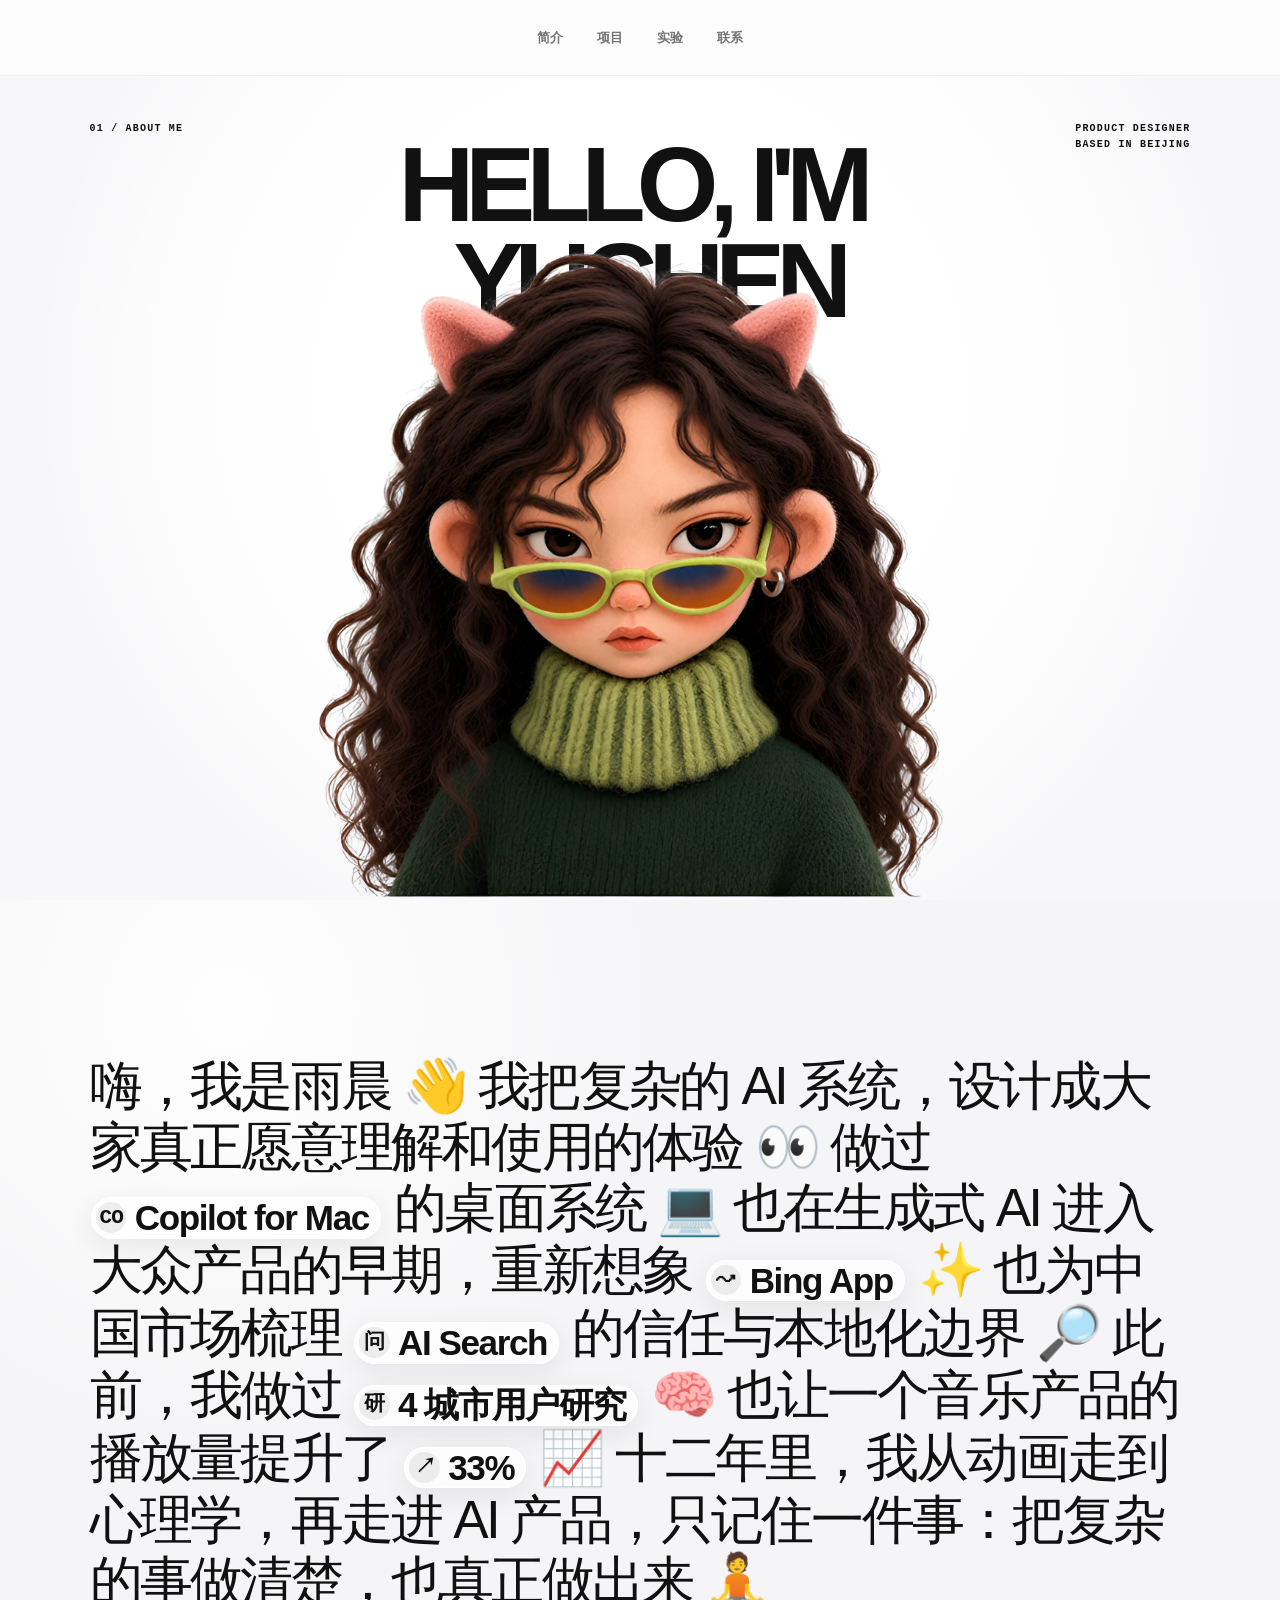
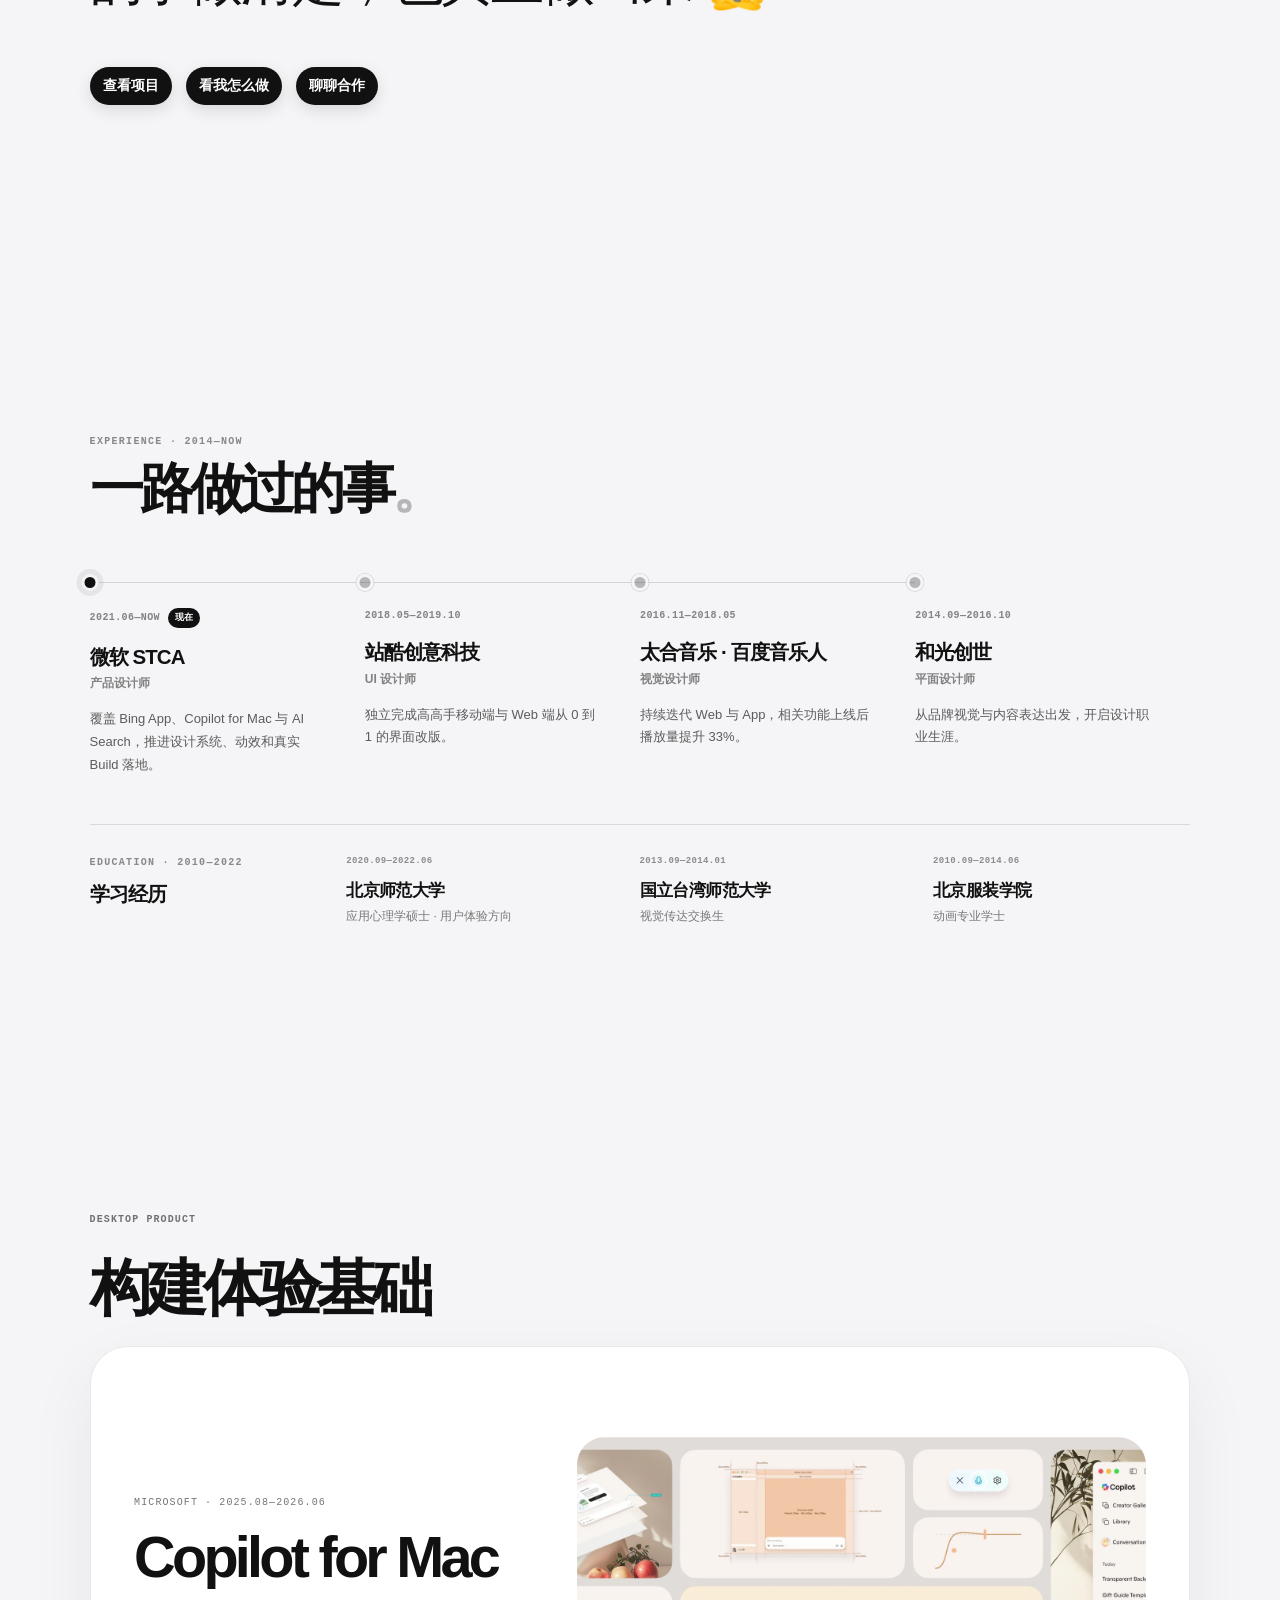
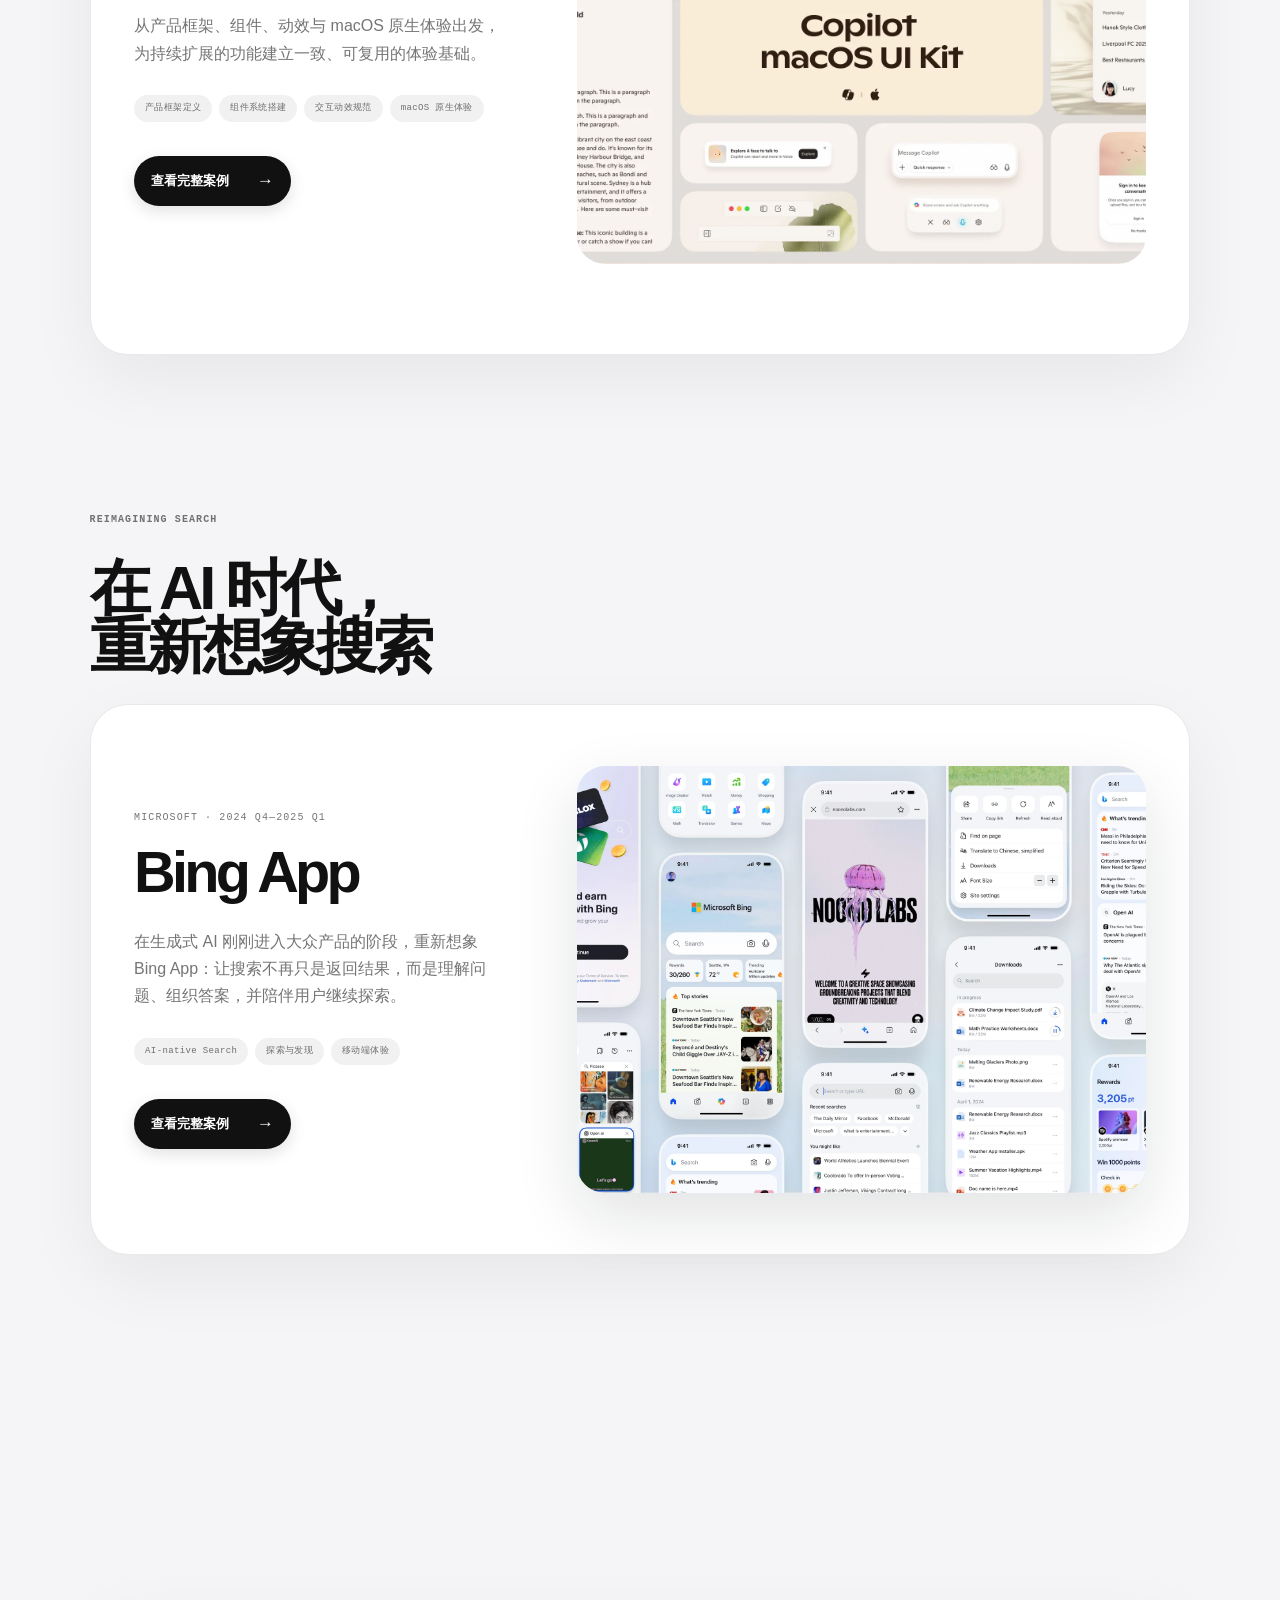
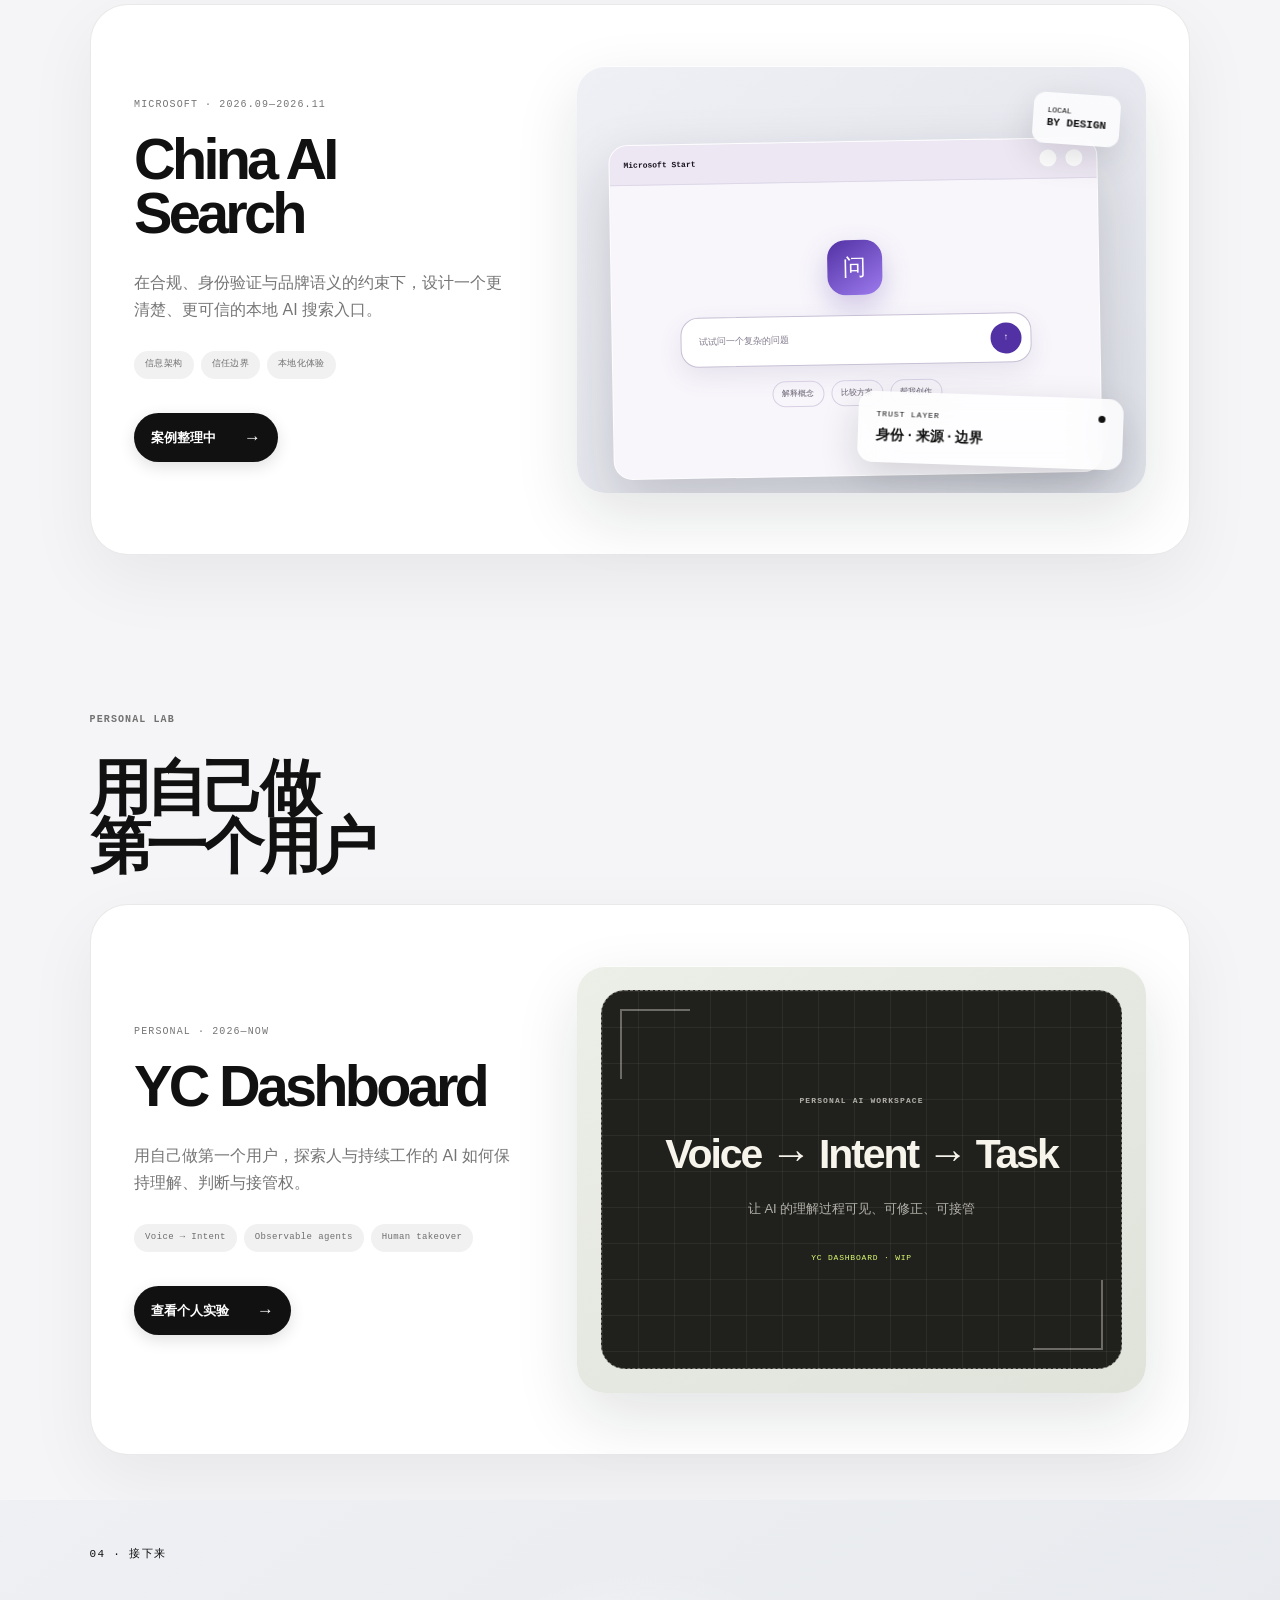
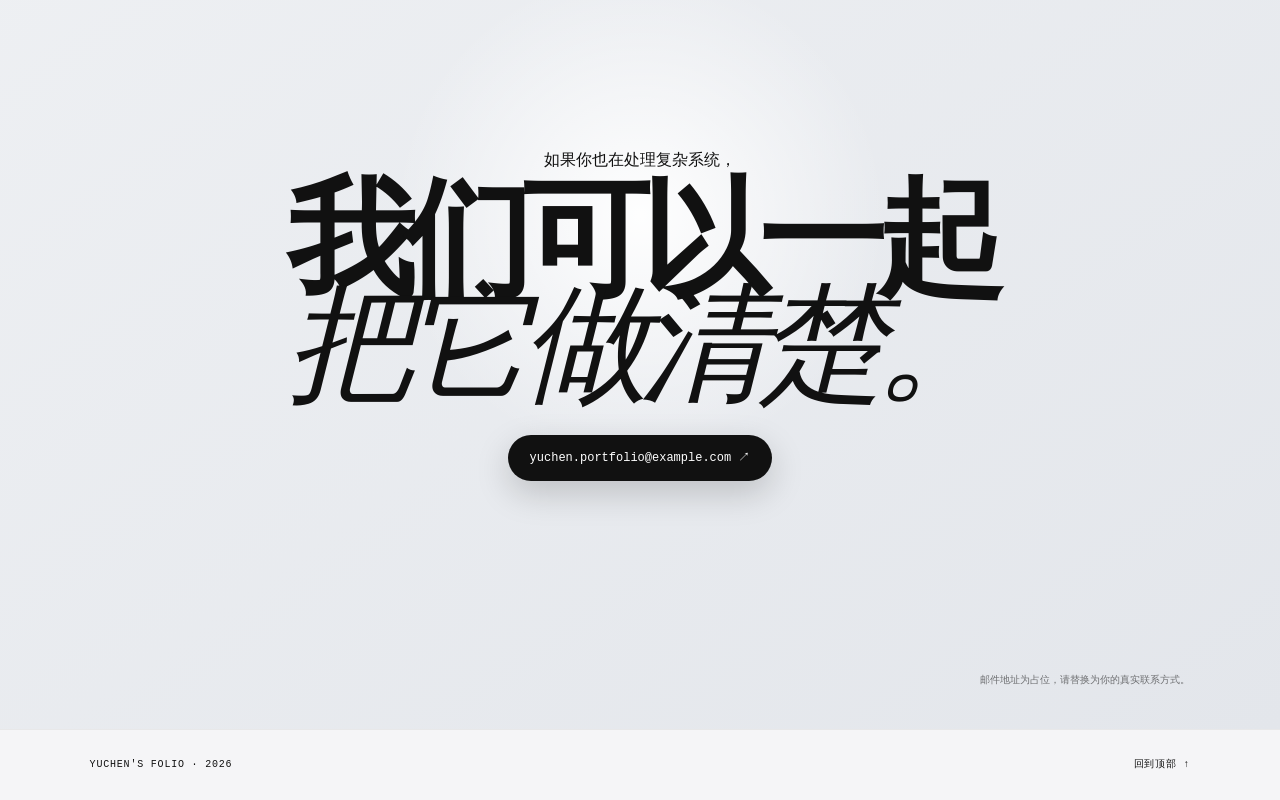
==== index.html @ 2c6bac8f "Initial commit" ====
<!doctype html>
<html lang="zh-CN">
  <head>
    <meta charset="UTF-8" />
    <meta name="viewport" content="width=device-width, initial-scale=1.0" />
    <meta
      name="description"
      content="井雨晨的产品设计作品集：AI 智能体、跨端体验、动效系统与工程落地。"
    />
    <title>井雨晨｜产品设计作品集</title>
    <link rel="preload" as="image" type="image/png" href="./assets/portrait-head-front.png" fetchpriority="high" />
    <link rel="stylesheet" href="./styles.css?v=header-menu-1" />
  </head>
  <body>
    <a class="skip-link" href="#work">跳到项目</a>

    <header class="site-header">
      <nav class="desktop-nav" aria-label="主导航">
        <a href="#about">简介</a>
        <a href="#work">项目</a>
        <a href="#project-lab">实验</a>
        <a href="#contact">联系</a>
      </nav>

      <div class="header-actions">
        <button class="menu-button" type="button" data-menu-toggle aria-expanded="false" aria-controls="mobile-menu">
          <span>菜单</span>
          <i aria-hidden="true"></i>
        </button>
      </div>

      <nav class="mobile-menu" id="mobile-menu" aria-label="移动端导航" hidden>
        <a href="#about">01 · 简介</a>
        <a href="#work">02 · 项目</a>
        <a href="#project-lab">03 · 实验</a>
        <a href="#contact">04 · 联系</a>
      </nav>
    </header>

    <main id="top">
      <section class="hero portrait-hero" id="about" aria-labelledby="hero-title" data-portrait-hero data-scroll-screen>
        <div class="portrait-hero-meta" aria-label="个人信息">
          <p><b>01</b> / ABOUT ME</p>
          <p>PRODUCT DESIGNER<br />BASED IN BEIJING</p>
        </div>

        <h1 class="portrait-hero-title" id="hero-title" aria-label="Hello, I'm Yuchen">
          <span>HELLO, I'M</span>
          <strong>YUCHEN</strong>
        </h1>

        <div
          class="portrait-stage"
          role="img"
          aria-label="雨晨的个人形象，会随着鼠标看向不同方向"
          data-portrait-stage
        >
          <img
            class="portrait-fallback"
            src="./assets/portrait-head-front.png"
            alt=""
            width="1080"
            height="1080"
            fetchpriority="high"
            aria-hidden="true"
          />
          <video
            class="portrait-video"
            muted
            playsinline
            preload="auto"
            data-src="./assets/head-turn-alpha-1080.webm"
            aria-hidden="true"
            data-portrait-video
          ></video>
        </div>

      </section>

      <section class="statement" id="statement" aria-label="个人陈述" data-scroll-screen>
        <div class="statement-inner">
          <div class="collab-cursor" aria-hidden="true"><i></i><span>You</span></div>
          <p class="statement-copy reveal">
            嗨，我是雨晨 👋 我把复杂的 AI 系统，设计成大家真正愿意理解和使用的体验 👀 做过
            <a class="profile-pill" href="#project-copilot"><b class="profile-icon">CO</b>Copilot for Mac</a>
            的桌面系统 💻 也在生成式 AI 进入大众产品的早期，重新想象
            <a class="profile-pill" href="#project-motion"><b class="profile-icon">↝</b>Bing App</a>
            ✨ 也为中国市场梳理
            <a class="profile-pill profile-pill-dark" href="#project-search"><b class="profile-icon">问</b>AI Search</a>
            的信任与本地化边界 🔎 此前，我做过
            <span class="profile-pill"><b class="profile-icon">研</b>4 城市用户研究</span>
            🧠 也让一个音乐产品的播放量提升了
            <span class="profile-pill profile-pill-dark"><b class="profile-icon">↗</b>33%</span>
            📈 十二年里，我从动画走到心理学，再走进 AI 产品，只记住一件事：把复杂的事做清楚，也真正做出来 🧘
          </p>
          <nav class="statement-actions reveal" aria-label="个人陈述快捷入口">
            <a href="#work">查看项目</a>
            <a href="#project-copilot">看我怎么做</a>
            <a href="#contact">聊聊合作</a>
          </nav>
        </div>
      </section>

      <section class="career-screen" aria-labelledby="career-title" data-scroll-screen>
        <div class="screen-inner">
          <section class="career-timeline reveal">
            <header class="career-timeline-header">
              <div>
                <p class="career-kicker">EXPERIENCE · 2014—NOW</p>
                <h2 id="career-title">一路做过的事<span>。</span></h2>
              </div>
            </header>

            <ol class="career-list">
              <li class="career-item career-item-current">
                <p class="career-date">2021.06—NOW <span>现在</span></p>
                <h3>微软 STCA</h3>
                <p class="career-role">产品设计师</p>
                <p class="career-result">覆盖 Bing App、Copilot for Mac 与 AI Search，推进设计系统、动效和真实 Build 落地。</p>
              </li>
              <li class="career-item">
                <p class="career-date">2018.05—2019.10</p>
                <h3>站酷创意科技</h3>
                <p class="career-role">UI 设计师</p>
                <p class="career-result">独立完成高高手移动端与 Web 端从 0 到 1 的界面改版。</p>
              </li>
              <li class="career-item">
                <p class="career-date">2016.11—2018.05</p>
                <h3>太合音乐 · 百度音乐人</h3>
                <p class="career-role">视觉设计师</p>
                <p class="career-result">持续迭代 Web 与 App，相关功能上线后播放量提升 33%。</p>
              </li>
              <li class="career-item">
                <p class="career-date">2014.09—2016.10</p>
                <h3>和光创世</h3>
                <p class="career-role">平面设计师</p>
                <p class="career-result">从品牌视觉与内容表达出发，开启设计职业生涯。</p>
              </li>
            </ol>
            <div class="education-branch reveal">
              <div class="education-heading">
                <p class="career-kicker">EDUCATION · 2010—2022</p>
                <h3 id="education-title">学习经历</h3>
              </div>
              <ul class="education-list">
                <li class="education-item">
                  <p class="education-date">2020.09—2022.06</p>
                  <h4>北京师范大学</h4>
                  <p>应用心理学硕士 · 用户体验方向</p>
                </li>
                <li class="education-item">
                  <p class="education-date">2013.09—2014.01</p>
                  <h4>国立台湾师范大学</h4>
                  <p>视觉传达交换生</p>
                </li>
                <li class="education-item">
                  <p class="education-date">2010.09—2014.06</p>
                  <h4>北京服装学院</h4>
                  <p>动画专业学士</p>
                </li>
              </ul>
            </div>
          </section>
        </div>
      </section>

      <section class="work" id="work" aria-label="精选项目">
        <div class="project-progress" aria-live="polite" aria-label="当前项目">
          <strong data-project-current>01</strong><span>/04</span>
        </div>
        <div class="project-stack">
          <section class="project-slide" data-project-slide="01" data-scroll-screen aria-labelledby="project-story-01">
          <header class="project-story reveal">
            <p>DESKTOP PRODUCT</p>
            <div>
              <h3 id="project-story-01">构建体验基础</h3>
            </div>
          </header>
          <article class="project-card project-copilot" id="project-copilot" data-project="01">
            <div class="project-copy">
              <p class="project-type">MICROSOFT · 2025.08—2026.06</p>
              <h4>Copilot for Mac</h4>
              <p class="project-summary">从产品框架、组件、动效与 macOS 原生体验出发，为持续扩展的功能建立一致、可复用的体验基础。</p>
              <ul class="project-tags" aria-label="项目关键词">
                <li>产品框架定义</li>
                <li>组件系统搭建</li>
                <li>交互动效规范</li>
                <li>macOS 原生体验</li>
              </ul>
              <a class="project-link" href="./copilot-mac.html">查看完整案例 <span>→</span></a>
            </div>
            <div class="project-visual project-visual-copilot" aria-label="Copilot for Mac 产品界面">
              <video
                class="copilot-product-video"
                data-project-video
                muted
                playsinline
                preload="metadata"
                poster="./assets/copilot-mac-design-system-poster.webp"
                aria-label="Copilot for Mac Design System 演示"
              >
                <source src="./assets/copilot-mac-design-system.mp4" type="video/mp4" />
              </video>
            </div>
          </article>
          </section>

          <section class="project-slide" data-project-slide="02" data-scroll-screen aria-labelledby="project-story-02">
          <header class="project-story reveal">
            <p>REIMAGINING SEARCH</p>
            <div>
              <h3 id="project-story-02">在 AI 时代，<br />重新想象搜索</h3>
            </div>
          </header>
          <article class="project-card project-motion" id="project-motion" data-project="02">
            <div class="project-copy">
              <p class="project-type">MICROSOFT · 2024 Q4—2025 Q1</p>
              <h4>Bing App</h4>
              <p class="project-summary">在生成式 AI 刚刚进入大众产品的阶段，重新想象 Bing App：让搜索不再只是返回结果，而是理解问题、组织答案，并陪伴用户继续探索。</p>
              <ul class="project-tags" aria-label="项目关键词">
                <li>AI-native Search</li>
                <li>探索与发现</li>
                <li>移动端体验</li>
              </ul>
              <a class="project-link" href="./bing-figma-embed.html">查看完整案例 <span>→</span></a>
            </div>
            <div class="project-visual project-visual-bing">
              <img class="bing-app-cover" src="./assets/bing-app-cover.webp" alt="Bing App 多个搜索、浏览、下载和奖励界面的产品视觉合集" />
            </div>
          </article>
          </section>

          <section class="project-slide" data-project-slide="03" data-scroll-screen aria-labelledby="project-story-03">
          <header class="project-story reveal">
            <p>LOCAL TRUST</p>
            <div>
              <h3 id="project-story-03">把本地化，<br />做成可以被信任的体验</h3>
            </div>
          </header>
          <article class="project-card project-search" id="project-search" data-project="03">
            <div class="project-copy">
              <p class="project-type">MICROSOFT · 2026.09—2026.11</p>
              <h4>China AI Search</h4>
              <p class="project-summary">在合规、身份验证与品牌语义的约束下，设计一个更清楚、更可信的本地 AI 搜索入口。</p>
              <ul class="project-tags" aria-label="项目关键词">
                <li>信息架构</li>
                <li>信任边界</li>
                <li>本地化体验</li>
              </ul>
              <a class="project-link" href="#contact">案例整理中 <span>→</span></a>
            </div>
            <div class="project-visual" aria-label="中国 AI 搜索界面示意图">
              <div class="search-window">
                <div class="search-top"><span>Microsoft Start</span><i></i><i></i></div>
                <div class="search-logo">问</div>
                <div class="search-box"><span>试试问一个复杂的问题</span><b>↑</b></div>
                <div class="search-suggestions"><span>解释概念</span><span>比较方案</span><span>帮我创作</span></div>
              </div>
              <div class="trust-card"><span>TRUST LAYER</span><b>身份 · 来源 · 边界</b><i></i></div>
              <span class="visual-note note-c">LOCAL<br /><b>BY DESIGN</b></span>
            </div>
          </article>
          </section>

          <section class="project-slide" data-project-slide="04" data-scroll-screen aria-labelledby="project-story-04">
          <header class="project-story reveal">
            <p>PERSONAL LAB</p>
            <div>
              <h3 id="project-story-04">用自己做<br />第一个用户</h3>
            </div>
          </header>
          <article class="project-card project-lab" id="project-lab" data-project="04">
            <div class="project-copy">
              <p class="project-type">PERSONAL · 2026—NOW</p>
              <h4>YC Dashboard</h4>
              <p class="project-summary">用自己做第一个用户，探索人与持续工作的 AI 如何保持理解、判断与接管权。</p>
              <ul class="project-tags" aria-label="项目关键词">
                <li>Voice → Intent</li>
                <li>Observable agents</li>
                <li>Human takeover</li>
              </ul>
              <a class="project-link" href="./yc-dashboard.html">查看个人实验 <span>→</span></a>
            </div>
            <div class="project-visual project-visual-lab">
              <div class="lab-placeholder" role="img" aria-label="YC Dashboard 从语音到意图与任务的工作流预览">
                <span>PERSONAL AI WORKSPACE</span>
                <strong>Voice → Intent → Task</strong>
                <p>让 AI 的理解过程可见、可修正、可接管</p>
                <small>YC DASHBOARD · WIP</small>
              </div>
            </div>
          </article>
          </section>
        </div>
      </section>

      <div class="contact-screen" data-scroll-screen>
        <section class="contact" id="contact" aria-labelledby="contact-title">
          <p class="contact-index">04 · 接下来</p>
          <div class="contact-copy reveal">
            <span>如果你也在处理复杂系统，</span>
            <h2 id="contact-title">我们可以一起<br /><em>把它做清楚。</em></h2>
            <a href="mailto:yuchen.portfolio@example.com">yuchen.portfolio@example.com ↗</a>
          </div>
          <p class="contact-note">邮件地址为占位，请替换为你的真实联系方式。</p>
        </section>

        <footer>
          <span>YUCHEN'S FOLIO · 2026</span>
          <a href="#top">回到顶部 ↑</a>
        </footer>
      </div>
    </main>

    <script src="./script.js?v=head-turn-4"></script>
  </body>
</html>
---- styles.css ----
:root {
  color-scheme: light;
  --ink: #111111;
  --paper: #f5f5f7;
  --white: #ffffff;
  --cream: #f0f1f3;
  --clay: #b84f38;
  --clay-deep: #9e3e2b;
  --orange: #e4603f;
  --pink: #ee6cb7;
  --blue: #377bd7;
  --green: #68c899;
  --yellow: #ffdc68;
  --lavender: #d8cbff;
  --line: rgba(17, 17, 17, 0.09);
  --muted: rgba(17, 17, 17, 0.58);
  --glass: rgba(255, 255, 255, 0.68);
  --glass-strong: rgba(255, 255, 255, 0.84);
  --glass-shadow: 0 18px 60px rgba(20, 24, 34, 0.09);
  --header-h: 76px;
  --sans: Inter, ui-sans-serif, -apple-system, BlinkMacSystemFont, "Segoe UI", "PingFang SC", "Noto Sans CJK SC", "Microsoft YaHei", sans-serif;
  --serif: Georgia, "Times New Roman", "Songti SC", serif;
  --mono: "SFMono-Regular", "Roboto Mono", Consolas, "Liberation Mono", monospace;
}

* { box-sizing: border-box; }

html {
  scroll-behavior: smooth;
  scroll-snap-type: y proximity;
  scroll-padding-top: 0;
  background: var(--paper);
}

body {
  margin: 0;
  overflow-x: hidden;
  color: var(--ink);
  background: var(--paper);
  font-family: var(--sans);
  font-size: 16px;
  line-height: 1.5;
  transition: color 260ms ease, background-color 260ms ease;
}

a { color: inherit; text-decoration: none; }
button { color: inherit; font: inherit; }

a:focus-visible,
button:focus-visible {
  outline: 3px solid var(--blue);
  outline-offset: 4px;
}

::selection { color: #fff; background: var(--blue); }

.skip-link {
  position: fixed;
  z-index: 1000;
  top: 10px;
  left: 10px;
  padding: 10px 14px;
  border-radius: 12px;
  color: #fff;
  background: #111;
  transform: translateY(-150%);
  transition: transform 160ms ease;
}

.skip-link:focus { transform: translateY(0); }

.site-header {
  position: sticky;
  z-index: 100;
  top: 0;
  height: var(--header-h);
  display: grid;
  grid-template-columns: 1fr auto 1fr;
  align-items: center;
  padding: 0 clamp(24px, 6vw, 88px);
  border-bottom: 0;
  background: var(--glass);
  box-shadow: inset 0 -1px rgba(17, 17, 17, 0.06);
  -webkit-backdrop-filter: blur(28px) saturate(180%);
  backdrop-filter: blur(28px) saturate(180%);
  transition: box-shadow 180ms ease, background-color 180ms ease;
}

.site-header.is-scrolled { box-shadow: 0 12px 36px rgba(20, 24, 34, 0.07), inset 0 -1px rgba(17, 17, 17, 0.05); }

.desktop-nav { grid-column: 2; display: flex; align-items: center; gap: 30px; }

.desktop-nav a {
  position: relative;
  padding: 9px 2px;
  color: var(--muted);
  font-size: 13px;
  font-weight: 700;
}

.desktop-nav a::after {
  content: "";
  position: absolute;
  right: 0;
  bottom: 4px;
  left: 0;
  height: 1px;
  background: var(--ink);
  transform: scaleX(0);
  transform-origin: right;
  transition: transform 180ms ease;
}

.desktop-nav a:hover::after,
.desktop-nav a:focus-visible::after { transform: scaleX(1); transform-origin: left; }

.header-actions {
  grid-column: 3;
  justify-self: end;
  display: flex;
  align-items: center;
  gap: 9px;
}

.menu-button {
  height: 42px;
  display: none;
  align-items: center;
  justify-content: center;
  border: 0;
  border-radius: 999px;
  color: #fff;
  background: #111;
  box-shadow: 0 6px 24px rgba(0, 0, 0, 0.14);
  -webkit-backdrop-filter: blur(20px) saturate(160%);
  backdrop-filter: blur(20px) saturate(160%);
  font-size: 13px;
  font-weight: 700;
  cursor: pointer;
}

.menu-button { min-width: 94px; gap: 12px; padding: 0 18px; }
.menu-button i,
.menu-button i::before,
.menu-button i::after { width: 17px; height: 2px; display: block; background: currentColor; transition: transform 180ms ease; }
.menu-button i { position: relative; }
.menu-button i::before,
.menu-button i::after { content: ""; position: absolute; left: 0; }
.menu-button i::before { top: -5px; }
.menu-button i::after { top: 5px; }
.menu-button[aria-expanded="true"] i { background: transparent; }
.menu-button[aria-expanded="true"] i::before { top: 0; transform: rotate(45deg); }
.menu-button[aria-expanded="true"] i::after { top: 0; transform: rotate(-45deg); }

.mobile-menu {
  position: absolute;
  top: calc(100% + 10px);
  right: clamp(24px, 6vw, 88px);
  width: min(300px, calc(100vw - 48px));
  overflow: hidden;
  border: 0;
  border-radius: 22px;
  color: var(--ink);
  background: var(--glass-strong);
  box-shadow: var(--glass-shadow);
  -webkit-backdrop-filter: blur(28px) saturate(180%);
  backdrop-filter: blur(28px) saturate(180%);
}

.mobile-menu a { display: block; padding: 18px 22px; border-bottom: 1px solid var(--line); font-weight: 800; }
.mobile-menu a:last-child { border-bottom: 0; }
.mobile-menu a:hover { color: #111; background: rgba(255, 255, 255, 0.72); }

/* Hero */

.hero {
  position: relative;
  min-height: 720px;
  height: calc(100svh - var(--header-h));
  max-height: 980px;
  overflow: hidden;
  color: #f8f2df;
  background: var(--clay);
  isolation: isolate;
}

.hero-grid {
  position: absolute;
  inset: 0;
  z-index: -1;
  opacity: 0.13;
  background-image: radial-gradient(#f7edcf 1px, transparent 1px);
  background-size: 18px 18px;
  mask-image: linear-gradient(to bottom, #000, transparent 78%);
}

.identity-chips {
  position: absolute;
  z-index: 8;
  top: 28px;
  left: 50%;
  display: flex;
  gap: 5px;
  transform: translateX(-50%);
  white-space: nowrap;
}

.identity-chips span,
.identity-chips a {
  padding: 7px 15px;
  border-radius: 999px;
  color: #f8f2df;
  background: #111;
  font-size: 13px;
  font-weight: 700;
}

.identity-chips .chip-pink { color: #111; background: var(--pink); }
.identity-chips .chip-blue { background: var(--blue); }

.hero-copy {
  position: absolute;
  z-index: 5;
  top: 15%;
  left: 50%;
  width: min(1020px, 82vw);
  text-align: center;
  transform: translateX(-50%);
}

.hero-kicker {
  margin: 0 0 10px;
  font-family: var(--mono);
  font-size: 11px;
  letter-spacing: 0.15em;
  opacity: 0.75;
}

.hero h1 {
  margin: 0;
  font-size: clamp(72px, 8.2vw, 126px);
  font-weight: 900;
  letter-spacing: -0.085em;
  line-height: 0.92;
}

@media (min-width: 821px) {
  .hero h1 { white-space: nowrap; }
}

.hero h1 em { color: var(--cream); font-family: var(--serif); font-weight: 400; letter-spacing: -0.08em; }

.hero-intro { max-width: 720px; margin: 28px auto 0; font-size: clamp(15px, 1.4vw, 20px); line-height: 1.65; }

.selection-frame {
  position: absolute;
  z-index: -1;
  top: 28px;
  right: 20px;
  left: 20px;
  height: clamp(105px, 10vw, 154px);
  border: 2px solid #7ea8ff;
  opacity: 0.9;
}

.selection-frame i { position: absolute; width: 10px; height: 10px; border: 2px solid #fff; background: var(--blue); }
.selection-frame i:nth-child(1) { top: -6px; left: -6px; }
.selection-frame i:nth-child(2) { top: -6px; right: -6px; }
.selection-frame i:nth-child(3) { right: -6px; bottom: -6px; }
.selection-frame i:nth-child(4) { bottom: -6px; left: -6px; }

.cursor-tag {
  position: absolute;
  z-index: 7;
  padding: 5px 8px;
  color: #fff;
  background: var(--pink);
  font-size: 11px;
  box-shadow: 0 2px 8px #0002;
}

.cursor-tag::before {
  content: "";
  position: absolute;
  top: -12px;
  left: -9px;
  width: 0;
  height: 0;
  border-top: 14px solid #fff;
  border-right: 6px solid transparent;
  filter: drop-shadow(1px 1px 0 #333);
  transform: rotate(-18deg);
}

.cursor-product { top: 27%; left: 13%; background: #e57a63; }
.cursor-founder { top: 23%; right: 14%; background: #3f97e6; }
.cursor-motion { top: 13%; right: 31%; background: var(--pink); }
.cursor-code { top: 46%; right: 19%; background: #4d8ed9; }

.message-card {
  position: absolute;
  z-index: 6;
  top: 39%;
  width: 270px;
  display: flex;
  align-items: flex-start;
  gap: 12px;
  padding: 14px;
  border-radius: 15px;
  color: #111;
  background: #fff;
  box-shadow: 0 10px 32px #4d1a121f;
}

.message-left { left: 4%; transform: rotate(-1deg); }
.message-right { right: 3%; transform: rotate(1deg); }
.message-card > i { flex: 0 0 30px; width: 30px; height: 30px; display: grid; place-items: center; border-radius: 50%; color: #fff; background: #111; font-style: normal; font-size: 11px; font-weight: 800; }
.message-right > i { background: var(--green); }
.message-card span { color: #777; font-size: 10px; }
.message-card p { margin: 3px 0 0; font-size: 12px; line-height: 1.4; }

.desk-world {
  position: absolute;
  z-index: 3;
  right: 5.5%;
  bottom: -115px;
  left: 5.5%;
  height: 385px;
  border: 2px solid #111;
  border-bottom: 0;
  background:
    radial-gradient(circle at 50% 14%, #ffffff66, transparent 36%),
    linear-gradient(135deg, #97d9f2 0 30%, #f7c368 30% 52%, #7cb4e2 52% 74%, #c9e7d1 74%);
  box-shadow: 0 -9px 0 #f6ead8;
}

.desk-world::before {
  content: "";
  position: absolute;
  right: 0;
  bottom: 0;
  left: 0;
  height: 64px;
  border-top: 3px solid #111;
  background: #b8754b;
}

.desk-line { position: absolute; right: 0; bottom: 28px; left: 0; height: 4px; background: #8b4e34; }

.monitor {
  position: absolute;
  bottom: 64px;
  overflow: hidden;
  border: 5px solid #20211f;
  border-radius: 10px;
  background: #171917;
  box-shadow: 0 20px 0 -10px #252522;
}

.monitor-left { left: 15%; width: 29%; height: 218px; transform: rotate(-2deg); }
.monitor-center { z-index: 2; left: 38%; width: 25%; height: 240px; }
.monitor-right { right: 13%; width: 29%; height: 218px; transform: rotate(2deg); }
.monitor-bar { height: 20px; display: flex; align-items: center; gap: 4px; padding-left: 7px; background: #2e302d; }
.monitor-bar i { width: 6px; height: 6px; border-radius: 50%; background: #777; }
.monitor-bar i:first-child { background: #ff705c; }

.design-board { position: relative; height: calc(100% - 20px); background: #e9e3d8; }
.board-nav { position: absolute; top: 0; bottom: 0; left: 0; width: 25%; background: #343635; }
.design-board div { position: absolute; top: 20%; right: 8%; left: 33%; display: grid; grid-template-columns: repeat(3, 1fr); gap: 7px; }
.design-board div i { height: 85px; border-radius: 5px; background: linear-gradient(150deg, var(--blue), #9bd4ef); }
.design-board div i:nth-child(2) { background: linear-gradient(150deg, var(--pink), #f4b6d6); }
.design-board div i:nth-child(3) { background: linear-gradient(150deg, var(--green), #c6eedb); }
.design-board b { position: absolute; right: 11%; bottom: 14%; width: 46%; height: 6px; background: #aaa; box-shadow: 0 13px #c7c2ba; }

.center-screen { height: calc(100% - 20px); display: grid; place-content: center; text-align: center; color: #111; background: #f4eee1; }
.center-screen span { font-family: var(--mono); font-size: 12px; letter-spacing: 0.2em; }
.center-screen strong { font-size: 40px; line-height: 1; }
.center-screen small { margin-top: 13px; font-family: var(--mono); font-size: 7px; letter-spacing: 0.12em; }

.code-board { height: calc(100% - 20px); padding: 25px; background: #161d20; }
.code-board i { display: block; width: 77%; height: 6px; margin: 0 0 14px; border-radius: 4px; background: #6aa6c9; box-shadow: 14px 0 0 #6aa6c9; }
.code-board i:nth-child(2n) { width: 52%; margin-left: 23px; background: #dc77bd; box-shadow: 31px 0 0 #efc96b; }
.code-board i:nth-child(3n) { width: 66%; margin-left: 10px; background: #81c993; }

.sticky {
  position: absolute;
  z-index: 5;
  width: 120px;
  min-height: 112px;
  padding: 18px 14px;
  color: #111;
  font-size: 14px;
  line-height: 1.2;
  box-shadow: 0 11px 22px #4d281524;
}

.sticky::before { content: ""; position: absolute; top: -7px; left: 32%; width: 55px; height: 16px; background: #f6e8d1aa; transform: rotate(-5deg); }
.sticky-yellow { top: -20px; left: -10px; background: var(--yellow); transform: rotate(-7deg); }
.sticky-yellow span { position: absolute; right: 10px; bottom: 8px; }
.sticky-blue { top: -32px; left: 31%; background: #a7d8f6; transform: rotate(-5deg); }
.sticky-green { top: -12px; right: -4px; background: #98e78a; transform: rotate(5deg); }

.scroll-cue {
  position: absolute;
  z-index: 10;
  right: 34px;
  bottom: 22px;
  display: flex;
  align-items: center;
  gap: 10px;
  color: #111;
  font-family: var(--mono);
  font-size: 9px;
  font-weight: 700;
  letter-spacing: 0.12em;
}

.scroll-cue i { width: 34px; height: 34px; display: grid; place-items: center; border: 1px solid #111; border-radius: 50%; background: var(--yellow); }
.scroll-cue i::before { content: "↓"; font-style: normal; font-size: 16px; animation: bob 1.6s ease-in-out infinite; }

@keyframes bob { 50% { transform: translateY(4px); } }

/* Intro statement */

.statement {
  position: relative;
  min-height: 100svh;
  height: 100dvh;
  display: grid;
  align-items: center;
  padding: calc(var(--header-h) + 38px) clamp(24px, 7vw, 110px) 54px;
  color: #111;
  background:
    radial-gradient(circle at 18% 12%, rgba(255, 255, 255, 0.95), transparent 34%),
    #f5f5f7;
}

.statement-inner {
  position: relative;
  max-width: 1120px;
  margin: 0 auto;
}

.collab-cursor {
  position: absolute;
  z-index: 2;
  top: -58px;
  left: 11%;
  display: none;
  flex-direction: column;
  align-items: flex-start;
  gap: 5px;
}

.collab-cursor i {
  width: 0;
  height: 0;
  margin-left: -18px;
  border-top: 24px solid #111;
  border-right: 9px solid transparent;
  filter: drop-shadow(1px 1px 0 #fff) drop-shadow(1px 1px 1px #0006);
  transform: rotate(-20deg);
}

.collab-cursor span {
  padding: 7px 12px 8px;
  border-radius: 7px;
  color: #fff;
  background: #111;
  font-size: 17px;
  font-weight: 650;
  line-height: 1;
}

.statement-copy {
  margin: 0;
  color: #111;
  font-size: clamp(40px, 4.15vw, 62px);
  font-weight: 400;
  letter-spacing: -0.052em;
  line-height: 1.15;
  text-align: left;
}

.profile-pill {
  display: inline-flex;
  align-items: center;
  gap: 0.24em;
  margin: 0.02em 0.04em;
  padding: 0.08em 0.34em 0.1em 0.14em;
  border: 0;
  border-radius: 999px;
  color: #111;
  background: rgba(255, 255, 255, 0.72);
  box-shadow: 0 8px 28px rgba(20, 24, 34, 0.08), inset 0 0 0 1px rgba(255, 255, 255, 0.82);
  -webkit-backdrop-filter: blur(16px) saturate(160%);
  backdrop-filter: blur(16px) saturate(160%);
  font-size: 0.66em;
  font-weight: 650;
  letter-spacing: -0.04em;
  line-height: 1;
  vertical-align: 0.08em;
  white-space: nowrap;
}

.profile-pill:hover { background: #fff; transform: translateY(-1px); }

.profile-icon {
  width: 1.45em;
  height: 1.45em;
  display: inline-grid;
  place-items: center;
  border: 0;
  border-radius: 50%;
  background: rgba(17, 17, 17, 0.07);
  font-family: var(--mono);
  font-size: 0.6em;
  letter-spacing: -0.05em;
}

.profile-pill-dark {
  color: #111;
  background: rgba(255, 255, 255, 0.72);
}

.profile-pill-dark .profile-icon { background: rgba(17, 17, 17, 0.07); }

.statement-actions {
  max-width: 820px;
  display: flex;
  flex-wrap: wrap;
  gap: 14px;
  margin-top: 56px;
}

.statement-actions a {
  padding: 8px 13px 9px;
  border: 0;
  border-radius: 999px;
  color: #fff;
  background: #111;
  box-shadow: 0 5px 16px rgba(0, 0, 0, 0.12);
  font-size: 14px;
  font-weight: 700;
  letter-spacing: 0;
}

.statement-actions a:hover { transform: translateY(-1px); }

.career-timeline {
  margin-top: 0;
}

.career-screen {
  min-height: 100svh;
  height: 100dvh;
  display: grid;
  align-items: center;
  padding: calc(var(--header-h) + 38px) clamp(24px, 7vw, 110px) 54px;
  color: #111;
  background: #f5f5f7;
}

.screen-inner {
  width: 100%;
  max-width: 1120px;
  margin: 0 auto;
}

.career-timeline-header {
  display: flex;
  align-items: flex-end;
  justify-content: space-between;
  gap: 48px;
}

.career-kicker {
  margin: 0 0 14px;
  color: rgba(17, 17, 17, 0.48);
  font-family: var(--mono);
  font-size: 10px;
  font-weight: 700;
  letter-spacing: 0.13em;
}

.career-timeline h2 {
  margin: 0;
  font-size: clamp(38px, 4.25vw, 58px);
  font-weight: 800;
  letter-spacing: -0.065em;
  line-height: 0.96;
}

.career-timeline h2 span { color: rgba(17, 17, 17, 0.28); }

.career-list {
  position: relative;
  display: grid;
  grid-template-columns: repeat(4, minmax(0, 1fr));
  gap: 0;
  margin: 58px 0 0;
  padding: 0;
  list-style: none;
}

.career-list::before {
  content: "";
  position: absolute;
  top: 9px;
  right: 25%;
  left: 0;
  height: 1px;
  background: rgba(17, 17, 17, 0.14);
}

.career-item {
  position: relative;
  min-width: 0;
  padding: 35px 34px 0 0;
}

.career-item::before {
  content: "";
  position: absolute;
  z-index: 1;
  top: 1px;
  left: 0;
  width: 11px;
  height: 11px;
  border: 3px solid #f5f5f7;
  border-radius: 50%;
  background: rgba(17, 17, 17, 0.28);
  box-shadow: 0 0 0 1px rgba(17, 17, 17, 0.12);
  transform: translateX(-50%);
}

.career-item-current::before {
  background: #111;
  box-shadow: 0 0 0 5px rgba(17, 17, 17, 0.07);
}

.career-date {
  display: flex;
  align-items: center;
  gap: 8px;
  margin: 0 0 17px;
  color: rgba(17, 17, 17, 0.5);
  font-family: var(--mono);
  font-size: 10px;
  font-weight: 700;
  letter-spacing: 0.04em;
}

.career-date span {
  padding: 3px 7px;
  border-radius: 999px;
  color: #fff;
  background: #111;
  font-family: var(--sans);
  font-size: 9px;
  letter-spacing: 0;
}

.career-item h3 {
  margin: 0;
  font-size: clamp(19px, 1.6vw, 23px);
  font-weight: 750;
  letter-spacing: -0.045em;
  line-height: 1.2;
}

.career-role {
  margin: 5px 0 16px;
  color: rgba(17, 17, 17, 0.5);
  font-size: 12px;
  font-weight: 650;
}

.career-result {
  max-width: 235px;
  margin: 0;
  color: rgba(17, 17, 17, 0.67);
  font-size: 13px;
  line-height: 1.75;
}

.education-branch {
  display: grid;
  grid-template-columns: minmax(170px, 0.72fr) 3fr;
  gap: 54px;
  margin-top: 48px;
  padding-top: 30px;
  border-top: 1px solid rgba(17, 17, 17, 0.12);
}

.education-heading .career-kicker { margin-bottom: 9px; }

.education-heading h3 {
  margin: 0;
  font-size: 20px;
  font-weight: 750;
  letter-spacing: -0.04em;
}

.education-list {
  display: grid;
  grid-template-columns: repeat(3, minmax(0, 1fr));
  gap: 36px;
  margin: 0;
  padding: 0;
  list-style: none;
}

.education-item { min-width: 0; }

.education-date {
  margin: 0 0 11px;
  color: rgba(17, 17, 17, 0.46);
  font-family: var(--mono);
  font-size: 9px;
  font-weight: 700;
  letter-spacing: 0.04em;
}

.education-item h4 {
  margin: 0;
  font-size: 17px;
  font-weight: 750;
  letter-spacing: -0.035em;
  line-height: 1.3;
}

.education-item > p:last-child {
  margin: 5px 0 0;
  color: rgba(17, 17, 17, 0.54);
  font-size: 12px;
  line-height: 1.6;
}

/* Work */

.work {
  position: relative;
  padding: 0 clamp(24px, 7vw, 110px);
  color: var(--ink);
  background: var(--paper);
}

.eyebrow { display: flex; align-items: center; gap: 10px; margin: 0 0 16px; color: var(--muted); font-family: var(--mono); font-size: 10px; letter-spacing: 0.12em; text-transform: uppercase; }
.eyebrow b { padding: 3px 10px; border-radius: 999px; color: #111; background: rgba(255, 255, 255, 0.78); box-shadow: 0 6px 20px rgba(20, 24, 34, 0.06); }
.eyebrow i { width: 6px; height: 6px; border-radius: 50%; background: #111; }

.project-progress {
  position: sticky;
  z-index: 20;
  top: calc(var(--header-h) + 62px);
  width: fit-content;
  height: 0;
  display: flex;
  align-items: flex-start;
  margin-left: auto;
  color: var(--ink);
  pointer-events: none;
  opacity: 0;
  visibility: hidden;
  transition: opacity 180ms ease, visibility 180ms ease;
}

.project-progress.is-active {
  opacity: 1;
  visibility: visible;
}

.project-progress strong {
  font-size: clamp(82px, 9vw, 132px);
  font-weight: 760;
  line-height: 0.72;
  letter-spacing: -0.08em;
}

.project-progress span {
  margin: clamp(44px, 5.4vw, 72px) 0 0 12px;
  color: var(--muted);
  font-family: var(--mono);
  font-size: 16px;
}

.project-stack { max-width: 1320px; margin: 0 auto; }

.project-slide {
  min-height: 100svh;
  height: 100dvh;
  display: grid;
  grid-template-rows: auto minmax(0, 1fr);
  align-content: center;
  gap: clamp(24px, 3.2vh, 36px);
  padding: calc(var(--header-h) + clamp(24px, 4vh, 44px)) 0 clamp(28px, 5vh, 54px);
  scroll-snap-align: start;
  scroll-snap-stop: always;
}

[data-scroll-screen] {
  scroll-snap-align: start;
  scroll-snap-stop: always;
}

.project-story {
  position: relative;
  display: block;
  padding-top: 0;
}

.project-story > p {
  width: fit-content;
  margin: 0 0 clamp(26px, 3.5vh, 42px);
  padding: 0;
  color: var(--muted);
  background: transparent;
  font-family: var(--mono);
  font-size: 10px;
  font-weight: 750;
  letter-spacing: 0.11em;
}

.project-story > div:not(.project-story-index) {
  display: block;
  padding-right: clamp(170px, 18vw, 238px);
}

.project-story h3 {
  margin: 0;
  color: var(--ink);
  font-size: clamp(46px, 4.8vw, 72px);
  font-weight: 760;
  letter-spacing: -0.07em;
  line-height: 0.95;
}

.project-story > div:not(.project-story-index) > span {
  max-width: 430px;
  padding-bottom: 8px;
  color: var(--muted);
  font-size: 15px;
  line-height: 1.72;
}

.project-card {
  --card-accent: var(--orange);
  --card-surface: var(--white);
  position: relative;
  isolation: isolate;
  top: auto;
  scroll-margin-top: calc(var(--header-h) + 70px);
  min-height: 0;
  height: 100%;
  display: grid;
  grid-template-columns: minmax(330px, 0.8fr) minmax(480px, 1.2fr);
  gap: clamp(32px, 5vw, 74px);
  align-items: center;
  margin: 0;
  padding: clamp(30px, 3.4vw, 50px);
  border: 1px solid var(--line);
  border-radius: 38px;
  background: var(--card-surface);
  box-shadow: 0 24px 70px rgba(20, 24, 34, 0.06);
  -webkit-backdrop-filter: none;
  backdrop-filter: none;
}

.project-motion { --card-accent: #9cbdb0; }
.project-search { --card-accent: #aaa9bd; }
.project-lab { --card-accent: #c4c7bc; margin-bottom: 0; }

.folder-tab {
  position: absolute;
  z-index: -1;
  top: -47px;
  left: 0;
  width: 260px;
  height: 49px;
  display: flex;
  align-items: center;
  gap: 10px;
  padding: 0 18px;
  border: 0;
  border-radius: 22px 22px 0 0;
  color: #111;
  background: #fff;
  box-shadow:
    0 -18px 38px rgba(20, 24, 34, 0.055),
    inset 0 1px rgba(255, 255, 255, 0.9),
    inset 1px 0 rgba(255, 255, 255, 0.8),
    inset -1px 0 rgba(255, 255, 255, 0.8);
  -webkit-backdrop-filter: none;
  backdrop-filter: none;
  font-family: var(--mono);
  font-size: 11px;
}

.folder-tab b { width: 29px; height: 26px; display: grid; place-items: center; border-radius: 9px; color: #fff; background: #111; }
.folder-tab span { overflow: hidden; text-overflow: ellipsis; white-space: nowrap; }

.project-copy { position: relative; z-index: 2; }
.project-type { margin: 0 0 20px; color: var(--muted); font-family: var(--mono); font-size: 10px; letter-spacing: 0.11em; text-transform: uppercase; }
.project-copy h4 { margin: 0; color: var(--ink); font-size: clamp(42px, 4.5vw, 68px); font-weight: 680; letter-spacing: -0.065em; line-height: 0.95; }
.project-summary { max-width: 490px; margin: 28px 0; color: var(--muted); font-size: 16px; line-height: 1.7; }

.project-tags { display: flex; flex-wrap: wrap; gap: 7px; margin: 0 0 34px; padding: 0; list-style: none; }
.project-tags li { padding: 7px 11px; border: 0; border-radius: 999px; color: var(--muted); background: color-mix(in srgb, var(--ink) 6%, transparent); font-family: var(--mono); font-size: 9px; letter-spacing: 0.04em; }
.project-link { width: fit-content; display: flex; align-items: center; gap: 28px; padding: 12px 17px; border-radius: 999px; color: #fff; background: #111; box-shadow: 0 5px 16px rgba(0, 0, 0, 0.12); font-size: 13px; font-weight: 800; }
.project-link span { font-size: 17px; transition: transform 180ms ease; }
.project-link:hover span { transform: translateX(5px); }

.project-visual {
  position: relative;
  min-height: 460px;
  overflow: hidden;
  border: 0;
  border-radius: 28px;
  background: linear-gradient(145deg, rgba(255, 255, 255, 0.78), rgba(228, 231, 237, 0.78));
  box-shadow: 0 24px 64px rgba(20, 24, 34, 0.12), inset 0 1px rgba(255, 255, 255, 0.88);
  -webkit-backdrop-filter: blur(24px) saturate(140%);
  backdrop-filter: blur(24px) saturate(140%);
}

.project-slide .project-visual {
  min-height: 0;
  height: auto;
  aspect-ratio: 4 / 3;
}

.project-visual-copilot {
  min-height: 0;
  aspect-ratio: 1.602;
  background: transparent;
  box-shadow: none;
  -webkit-backdrop-filter: none;
  backdrop-filter: none;
}

.project-slide .project-visual-copilot {
  aspect-ratio: 4 / 3;
}

.project-slide .project-visual-copilot .copilot-product-video {
  object-fit: cover;
}

.copilot-product-video,
.bing-app-cover {
  width: 100%;
  height: 100%;
  display: block;
  object-fit: cover;
  user-select: none;
}

.project-motion .project-visual-bing {
  background: #dfe9f3;
}

.bing-app-cover {
  object-position: center;
}

.window,
.search-window {
  position: absolute;
  overflow: hidden;
  border: 1px solid rgba(255, 255, 255, 0.78);
  border-radius: 19px;
  box-shadow: 0 24px 60px rgba(20, 24, 34, 0.18);
}

.copilot-window { top: 68px; right: -5%; width: 92%; height: 385px; display: grid; grid-template-columns: 72px 1fr; grid-template-rows: 34px 1fr; color: #242224; background: #f8f6f7; transform: rotate(1.3deg); }
.window-bar { grid-column: 1 / -1; display: grid; grid-template-columns: 1fr auto 1fr; align-items: center; padding: 0 12px; border-bottom: 1px solid #ddd; background: #ebe8eb; font-family: var(--mono); font-size: 8px; }
.window-bar > span { display: flex; gap: 4px; }
.window-bar i { width: 7px; height: 7px; border-radius: 50%; background: #bbb; }
.window-bar i:first-child { background: #fc695e; }
.window-bar small { justify-self: end; }
.copilot-window aside { padding: 14px 12px; border-right: 1px solid #e0dce0; background: #efedef; }
.copilot-window aside i { display: block; width: 30px; height: 8px; margin: 0 0 18px; border-radius: 5px; background: #c9c4ca; }
.copilot-window aside i:nth-child(2) { width: 42px; background: #9a8ea5; }
.copilot-content { position: relative; display: flex; flex-direction: column; align-items: center; padding: 52px 24px 24px; background: radial-gradient(circle at 50% 20%, #e4d7ff, transparent 32%), #fafafa; }
.copilot-content > p { margin: 0; color: #777; font-size: 10px; }
.copilot-content h4 { margin: 7px 0 30px; font-size: clamp(21px, 2.3vw, 35px); letter-spacing: -0.05em; }
.prompt-row { display: flex; gap: 9px; }
.prompt-row span { padding: 10px 13px; border: 1px solid #ddd; border-radius: 12px; color: #555; background: #fff; font-size: 9px; }
.composer { position: absolute; right: 24px; bottom: 22px; left: 24px; height: 50px; display: flex; align-items: center; justify-content: space-between; padding: 0 10px 0 16px; border: 1px solid #bbb; border-radius: 18px; color: #888; background: #fff; font-size: 10px; box-shadow: 0 8px 28px #0000000e; }
.composer b { width: 30px; height: 30px; display: grid; place-items: center; border-radius: 50%; color: #fff; background: #111; }

.visual-note { position: absolute; z-index: 3; padding: 12px 14px; border: 0; border-radius: 12px; color: #111; background: rgba(255, 255, 255, 0.8); font-family: var(--mono); font-size: 8px; line-height: 1.4; box-shadow: 0 12px 34px rgba(20, 24, 34, 0.14); -webkit-backdrop-filter: blur(18px) saturate(150%); backdrop-filter: blur(18px) saturate(150%); }
.visual-note b { font-size: 11px; }
.note-a { top: 32px; left: 25px; transform: rotate(-4deg); }
.note-b { right: 28px; bottom: 25px; transform: rotate(3deg); background: rgba(255, 255, 255, 0.8); }
.note-c { top: 28px; right: 25px; transform: rotate(4deg); background: rgba(255, 255, 255, 0.8); }

/* Motion card art */

.project-motion .project-visual { background: linear-gradient(145deg, #edf2f0, #dfe8e4); }
.motion-orbit { position: absolute; border: 1px solid rgba(17, 17, 17, 0.09); border-radius: 50%; }
.orbit-a { width: 440px; height: 440px; top: 45px; left: 70px; animation: spin 18s linear infinite; }
.orbit-b { width: 290px; height: 290px; top: 120px; left: 145px; border-style: dashed; animation: spin 14s linear infinite reverse; }
.orbit-a::before,
.orbit-b::before { content: ""; position: absolute; top: -7px; left: 50%; width: 13px; height: 13px; border-radius: 50%; background: #8ff0bd; box-shadow: 0 0 26px #8ff0bd; }
@keyframes spin { to { transform: rotate(360deg); } }

.phone { position: absolute; overflow: hidden; width: 205px; height: 420px; border: 0; border-radius: 34px; color: #222; background: #f5f3eb; box-shadow: 0 25px 54px rgba(20, 24, 34, 0.22), inset 0 0 0 4px rgba(17, 17, 17, 0.9); }
.phone-left { bottom: -50px; left: 12%; transform: rotate(-8deg); }
.phone-right { top: 33px; right: 12%; transform: rotate(7deg); }
.phone-speaker { width: 64px; height: 17px; margin: 7px auto 26px; border-radius: 20px; background: #111; }
.search-pill { width: 84%; height: 42px; margin: 0 auto; display: flex; align-items: center; gap: 9px; padding: 0 12px; border: 1px solid #ddd; border-radius: 16px; background: #fff; font-size: 9px; }
.search-pill i { width: 16px; height: 16px; border: 3px solid #56b886; border-radius: 50%; }
.phone-card { height: 225px; margin: 18px 16px; padding: 18px; border-radius: 20px; background: #d9f2e4; }
.phone-card span { display: block; height: 92px; margin-bottom: 18px; border-radius: 14px; background: linear-gradient(145deg, #6bc596, #bdebd2); }
.phone-card i,
.answer-lines i { display: block; width: 100%; height: 6px; margin: 0 0 11px; border-radius: 4px; background: #a1aaa3; }
.phone-card i:nth-child(3) { width: 77%; }
.phone-card i:nth-child(4) { width: 55%; }
.phone-right { text-align: center; }
.ai-glow { position: relative; width: 112px; height: 112px; margin: 52px auto 22px; }
.ai-glow i { position: absolute; inset: 0; border: 2px solid #4cc386; border-radius: 46% 54% 59% 41% / 50% 45% 55% 50%; box-shadow: 0 0 26px #7de1ac66; animation: blob 3.4s ease-in-out infinite alternate; }
.ai-glow i:nth-child(2) { inset: 12px; animation-delay: -1s; }
.ai-glow i:nth-child(3) { inset: 25px; background: #6dd29c; animation-delay: -2s; }
@keyframes blob { to { transform: rotate(120deg) scale(1.12); border-radius: 58% 42% 46% 54% / 43% 62% 38% 57%; } }
.phone-right p { font-size: 11px; }
.answer-lines { margin: 25px 20px; text-align: left; }
.answer-lines i:nth-child(2) { width: 88%; }
.answer-lines i:nth-child(3) { width: 94%; }
.answer-lines i:nth-child(4) { width: 55%; }
.motion-label { position: absolute; z-index: 4; padding: 6px 10px; border-radius: 999px; color: #111; background: rgba(255, 255, 255, 0.78); font-family: var(--mono); font-size: 9px; font-weight: 800; box-shadow: 0 10px 28px rgba(20, 24, 34, 0.12); -webkit-backdrop-filter: blur(16px); backdrop-filter: blur(16px); }
.label-wait { top: 82px; left: 9%; transform: rotate(-7deg); }
.label-result { right: 7%; bottom: 53px; transform: rotate(6deg); background: rgba(255, 255, 255, 0.78); }

/* Search card art */

.project-search .project-visual { background: linear-gradient(145deg, #eff0f5, #dfe1e9); }
.search-window { top: 75px; left: 6%; width: 86%; height: 335px; color: #17121d; background: #f8f6fb; transform: rotate(-1deg); }
.search-top { height: 40px; display: flex; align-items: center; gap: 9px; padding: 0 14px; border-bottom: 1px solid #ddd7e8; background: #ece7f2; font-family: var(--mono); font-size: 8px; }
.search-top span { margin-right: auto; font-weight: 800; }
.search-top i { width: 17px; height: 17px; border-radius: 50%; background: #fff; }
.search-logo { width: 55px; height: 55px; margin: 58px auto 20px; display: grid; place-items: center; border-radius: 18px; color: #fff; background: linear-gradient(145deg, #5131a3, #9d7bee); font-size: 23px; box-shadow: 0 12px 28px #6343ad44; }
.search-box { width: 72%; height: 50px; margin: 0 auto 15px; display: flex; align-items: center; justify-content: space-between; padding: 0 9px 0 17px; border: 1px solid #c8c0d5; border-radius: 18px; color: #827b8d; background: #fff; font-size: 9px; box-shadow: 0 9px 25px #5f4b7d1c; }
.search-box b { width: 31px; height: 31px; display: grid; place-items: center; border-radius: 50%; color: #fff; background: #5131a3; }
.search-suggestions { display: flex; justify-content: center; gap: 7px; }
.search-suggestions span { padding: 6px 9px; border: 1px solid #d8d0e4; border-radius: 999px; color: #665f70; font-size: 8px; }
.trust-card { position: absolute; right: 4%; bottom: 27px; width: 265px; padding: 17px 18px; border: 0; border-radius: 15px; color: #111; background: rgba(255, 255, 255, 0.82); box-shadow: 0 14px 38px rgba(20, 24, 34, 0.16); transform: rotate(2deg); -webkit-backdrop-filter: blur(18px) saturate(150%); backdrop-filter: blur(18px) saturate(150%); }
.trust-card span { display: block; font-family: var(--mono); font-size: 8px; letter-spacing: 0.12em; }
.trust-card b { display: block; margin-top: 4px; font-size: 14px; }
.trust-card i { position: absolute; top: 17px; right: 18px; width: 7px; height: 7px; border: 0; border-radius: 50%; background: #111; }

.project-visual-lab {
  display: grid;
  padding: 24px;
  background: linear-gradient(145deg, #eceee8, #dfe3da);
}

.project-visual-lab .lab-placeholder {
  width: 100%;
  height: 100%;
  min-height: 0;
}

/* Personal lab */

.lab {
  padding: 150px clamp(24px, 7vw, 110px) 180px;
  color: #f6f4eb;
  background: #151513;
}

.lab-heading,
.lab-feature {
  max-width: 1320px;
  margin-inline: auto;
}

.lab-heading {
  display: grid;
  grid-template-columns: minmax(0, 1fr) minmax(260px, 0.48fr);
  column-gap: 80px;
  align-items: end;
}

.lab-heading .eyebrow { grid-column: 1 / -1; color: rgba(246, 244, 235, 0.6); }
.lab-heading .eyebrow b { color: #111; background: #dfff73; }
.lab-heading .eyebrow i { background: #dfff73; }
.lab-heading h2 {
  margin: 22px 0 0;
  font-size: clamp(56px, 7.6vw, 112px);
  font-weight: 900;
  letter-spacing: -0.075em;
  line-height: 0.92;
}
.lab-heading > p:last-child { margin: 0 0 7px; color: rgba(246, 244, 235, 0.58); font-size: 15px; line-height: 1.72; }

.lab-feature {
  display: grid;
  grid-template-columns: minmax(320px, 0.72fr) minmax(500px, 1.28fr);
  gap: clamp(45px, 7vw, 100px);
  align-items: center;
  margin-top: 105px;
  padding: clamp(28px, 4vw, 58px);
  border: 1px solid rgba(246, 244, 235, 0.18);
  border-radius: 34px;
  background: rgba(255, 255, 255, 0.045);
}

.lab-meta { display: flex; gap: 10px; align-items: center; margin: 0 0 28px; font-family: var(--mono); font-size: 8px; letter-spacing: 0.1em; }
.lab-meta span { padding: 6px 9px; border-radius: 999px; color: #111; background: #dfff73; font-weight: 900; }
.lab-meta b { color: rgba(246, 244, 235, 0.48); }
.lab-copy h3 { margin: 0; font-size: clamp(62px, 7vw, 108px); font-weight: 850; letter-spacing: -0.08em; line-height: 0.8; }
.lab-copy > p:not(.lab-meta) { max-width: 500px; margin: 36px 0 0; color: rgba(246, 244, 235, 0.64); font-size: 15px; line-height: 1.72; }
.lab-copy ul { display: flex; flex-wrap: wrap; gap: 7px; margin: 30px 0 36px; padding: 0; list-style: none; }
.lab-copy li { padding: 7px 10px; border: 1px solid rgba(246, 244, 235, 0.19); border-radius: 999px; font-family: var(--mono); font-size: 8px; }
.lab-copy > a { width: fit-content; display: flex; align-items: center; gap: 28px; padding: 12px 17px; border-radius: 999px; color: #111; background: #dfff73; font-size: 13px; font-weight: 850; }
.lab-copy > a span { font-size: 17px; transition: transform 180ms ease; }
.lab-copy > a:hover span { transform: translateX(5px); }

.lab-placeholder {
  position: relative;
  aspect-ratio: 16 / 10;
  min-height: 420px;
  display: grid;
  place-content: center;
  overflow: hidden;
  padding: 40px;
  border: 1px dashed rgba(246, 244, 235, 0.42);
  border-radius: 24px;
  color: rgba(246, 244, 235, 0.68);
  background:
    linear-gradient(rgba(246, 244, 235, 0.06) 1px, transparent 1px),
    linear-gradient(90deg, rgba(246, 244, 235, 0.06) 1px, transparent 1px),
    #20201d;
  background-size: 36px 36px;
  text-align: center;
}
.lab-placeholder::before,
.lab-placeholder::after { content: ""; position: absolute; width: 68px; height: 68px; border-color: #dfff73; opacity: 0.52; }
.lab-placeholder::before { top: 18px; left: 18px; border-top: 2px solid; border-left: 2px solid; }
.lab-placeholder::after { right: 18px; bottom: 18px; border-right: 2px solid; border-bottom: 2px solid; }
.lab-placeholder span { font-family: var(--mono); font-size: 8px; font-weight: 800; letter-spacing: 0.14em; }
.lab-placeholder strong { display: block; margin-top: 17px; color: #f6f4eb; font-size: clamp(28px, 3.2vw, 50px); letter-spacing: -0.05em; }
.lab-placeholder p { margin: 14px 0 0; font-size: 13px; line-height: 1.6; }
.lab-placeholder small { display: block; margin-top: 32px; color: #dfff73; font-family: var(--mono); font-size: 8px; letter-spacing: 0.1em; }

/* Contact */

.contact {
  position: relative;
  min-height: 0;
  display: grid;
  place-content: center;
  overflow: hidden;
  padding: 120px 24px;
  color: #111;
  background:
    radial-gradient(circle at 50% 38%, rgba(255, 255, 255, 0.96), transparent 30%),
    linear-gradient(145deg, #eef0f3, #e3e6eb);
}

.contact-screen {
  min-height: 100svh;
  height: 100dvh;
  display: grid;
  grid-template-rows: minmax(0, 1fr) auto;
  background: var(--paper);
}

.contact::before { content: none; }
.contact-index { position: absolute; top: 46px; left: clamp(24px, 7vw, 110px); margin: 0; font-family: var(--mono); font-size: 11px; letter-spacing: 0.12em; }
.contact-copy { position: relative; z-index: 1; text-align: center; }
.contact-copy > span { font-size: 16px; }
.contact h2 { margin: 15px 0 38px; font-size: clamp(64px, 10vw, 150px); font-weight: 900; letter-spacing: -0.08em; line-height: 0.82; }
.contact h2 em { color: #111; font-family: var(--serif); font-weight: 400; }
.contact-copy > a { display: inline-block; padding: 14px 22px; border: 0; border-radius: 999px; color: #fff; background: #111; box-shadow: 0 12px 34px rgba(0, 0, 0, 0.18); font-family: var(--mono); font-size: 12px; }
.contact-copy > a:hover { color: #fff; background: #2b2b2d; transform: translateY(-2px); }
.contact-note { position: absolute; right: clamp(24px, 7vw, 110px); bottom: 42px; margin: 0; font-size: 10px; opacity: 0.56; }

footer { display: flex; justify-content: space-between; padding: 28px clamp(24px, 7vw, 110px); border-top: 0; background: var(--paper); box-shadow: inset 0 1px rgba(17, 17, 17, 0.055); font-family: var(--mono); font-size: 10px; letter-spacing: 0.08em; }

@media (min-width: 821px) {
  html { scroll-snap-type: y mandatory; }
}

@media (min-width: 821px) and (max-height: 820px) {
  .statement {
    padding-top: calc(var(--header-h) + 20px);
    padding-bottom: 34px;
  }

  .statement-copy {
    font-size: clamp(38px, 3.65vw, 49px);
    line-height: 1.1;
  }

  .statement-actions { margin-top: 32px; }

  .project-slide {
    gap: 16px;
    padding-top: calc(var(--header-h) + 18px);
    padding-bottom: 24px;
  }

  .project-story > p {
    margin-bottom: 14px;
    padding-block: 5px;
  }

  .project-story h3 {
    font-size: clamp(40px, 4vw, 54px);
    line-height: 0.92;
  }

  .project-story > div:not(.project-story-index) > span {
    padding-bottom: 3px;
    font-size: 13px;
    line-height: 1.5;
  }

  .project-card {
    gap: 30px;
    padding: 24px 30px;
    border-radius: 30px;
  }

  .project-type { margin-bottom: 12px; }
  .project-copy h4 { font-size: clamp(38px, 3.7vw, 52px); }
  .project-summary { margin: 15px 0; font-size: 13px; line-height: 1.5; }
  .project-tags { margin-bottom: 16px; }
  .project-link { padding: 9px 14px; font-size: 12px; }
  .project-slide .project-visual { border-radius: 22px; }
}

.reveal { opacity: 0; transform: translateY(36px); transition: opacity 650ms ease, transform 650ms cubic-bezier(.22,1,.36,1); }
.reveal.is-visible { opacity: 1; transform: none; }

body.is-quiet .hero-editor,
body.is-quiet .message-card,
body.is-quiet .sticky,
body.is-quiet .visual-note,
body.is-quiet .motion-label,
body.is-quiet .hero-grid { opacity: 0; pointer-events: none; }

.hero-editor,
.message-card,
.sticky,
.visual-note,
.motion-label,
.hero-grid { transition: opacity 220ms ease; }

@media (max-width: 1100px) {
  .message-card { width: 230px; }
  .message-right { display: none; }
  .hero-copy { width: 82vw; }
  .cursor-code { display: none; }
  .work { padding-inline: 34px; }
  .project-card { grid-template-columns: 0.8fr 1.2fr; padding: 48px 42px; gap: 34px; }
  .project-copy h4 { font-size: 52px; }
  .phone { width: 175px; height: 375px; }
  .orbit-a { left: 30px; }
  .orbit-b { left: 100px; }
}

@media (max-width: 820px) {
  :root { --header-h: 66px; }
  .desktop-nav { display: none; }
  .site-header { grid-template-columns: 1fr auto; padding: 0 18px; }
  .header-actions { grid-column: 2; }
  .menu-button {
    width: 40px;
    min-width: 40px;
    height: 40px;
    display: inline-flex;
    gap: 0;
    padding: 0;
    border-radius: 0;
    color: var(--ink);
    background: transparent;
    box-shadow: none;
    -webkit-backdrop-filter: none;
    backdrop-filter: none;
  }
  .menu-button span {
    position: absolute;
    width: 1px;
    height: 1px;
    overflow: hidden;
    clip-path: inset(50%);
    white-space: nowrap;
  }
  .hero { height: auto; min-height: 830px; }
  .identity-chips { top: 24px; width: calc(100% - 32px); justify-content: center; flex-wrap: wrap; }
  .identity-chips span,
  .identity-chips a { padding: 6px 11px; font-size: 10px; }
  .hero-copy { top: 145px; width: calc(100% - 36px); }
  .hero-kicker { font-size: 8px; }
  .hero h1 { font-size: clamp(58px, 16vw, 90px); letter-spacing: -0.09em; }
  .hero-intro { width: 92%; margin-top: 24px; font-size: 14px; }
  .hero-intro br { display: none; }
  .selection-frame { top: 21px; height: 112px; right: 4px; left: 4px; }
  .cursor-product { top: 34%; left: 6%; }
  .cursor-motion { top: 13%; right: 6%; }
  .cursor-founder { top: 34%; right: 5%; }
  .message-card { top: 53%; left: 20px; width: 224px; }
  .desk-world { right: 20px; bottom: -44px; left: 20px; height: 280px; }
  .monitor-left { left: 5%; width: 39%; height: 155px; }
  .monitor-center { left: 32%; width: 36%; height: 180px; }
  .monitor-right { right: 5%; width: 39%; height: 155px; }
  .sticky { width: 85px; min-height: 80px; padding: 12px 9px; font-size: 10px; }
  .sticky-blue { display: none; }
  .center-screen strong { font-size: 26px; }
  .scroll-cue { display: none; }
  .statement { min-height: 100svh; height: auto; padding: 106px 20px 120px; }
  .collab-cursor { top: -55px; left: 17%; transform: scale(0.86); transform-origin: left bottom; }
  .statement-copy { font-size: clamp(31px, 8.7vw, 42px); line-height: 1.18; }
  .profile-pill { border-width: 1.5px; font-size: 0.67em; }
  .statement-actions { gap: 10px; margin-top: 42px; }
  .statement-actions a { padding: 8px 12px 9px; font-size: 13px; }
  .career-screen {
    min-height: 100svh;
    height: auto;
    padding: 106px 20px 120px;
  }
  .career-timeline { margin-top: 0; }
  .career-timeline-header { align-items: flex-start; flex-direction: column; gap: 22px; }
  .career-timeline h2 { font-size: clamp(38px, 11vw, 52px); }
  .career-list {
    grid-template-columns: 1fr;
    gap: 0;
    margin-top: 52px;
  }
  .career-list::before {
    top: 5px;
    right: auto;
    bottom: 11px;
    left: 5px;
    width: 1px;
    height: auto;
  }
  .career-item { padding: 0 0 52px 38px; }
  .career-item:last-child { padding-bottom: 0; }
  .career-item::before { top: 0; left: 0; transform: none; }
  .career-date { margin-bottom: 14px; }
  .career-item h3 { font-size: 22px; }
  .career-result { max-width: 430px; }
  .education-branch {
    grid-template-columns: 1fr;
    gap: 30px;
    margin-top: 62px;
    padding-top: 25px;
  }
  .education-list { grid-template-columns: 1fr; gap: 27px; }
  .education-item {
    display: grid;
    grid-template-columns: 110px minmax(0, 1fr);
    column-gap: 12px;
  }
  .education-date { grid-row: 1 / span 2; margin: 3px 0 0; }
  .education-item > p:last-child { grid-column: 2; }
  .work { padding: 0 18px; }
  .project-progress {
    top: calc(var(--header-h) + 24px);
  }
  .project-progress strong { font-size: clamp(54px, 18vw, 74px); }
  .project-progress span { margin-left: 7px; font-size: 11px; }
  .project-slide {
    min-height: 100svh;
    height: auto;
    display: block;
    padding: calc(var(--header-h) + 38px) 0 72px;
  }
  .project-story {
    padding-top: 0;
  }
  .project-story > p { margin: 0 0 28px; }
  .project-story > div:not(.project-story-index) { grid-template-columns: 1fr; gap: 22px; }
  .project-story > div:not(.project-story-index) { padding-right: 0; }
  .project-story h3 { font-size: clamp(42px, 11vw, 60px); line-height: 1; }
  .project-story > div:not(.project-story-index) > span { max-width: 520px; font-size: 14px; }
  .project-card,
  .project-motion,
  .project-search,
  .project-lab {
    position: relative;
    top: auto;
    min-height: 0;
    height: auto;
    grid-template-columns: 1fr;
    gap: 28px;
    margin: 30px 0 0;
    padding: 48px 22px 27px;
    border-radius: 28px;
    box-shadow: none;
  }
  .project-lab { margin-bottom: 0; }
  .project-copy h4 { font-size: clamp(42px, 12vw, 60px); }
  .project-summary { font-size: 14px; }
  .project-slide .project-visual { min-height: 0; height: auto; aspect-ratio: 4 / 3; border-radius: 22px; box-shadow: 0 18px 48px rgba(20, 24, 34, 0.12), inset 0 1px rgba(255, 255, 255, 0.88); }
  .project-slide .project-visual-copilot { min-height: 0; height: auto; aspect-ratio: 4 / 3; box-shadow: none; }
  .copilot-window { top: 65px; right: -22%; width: 117%; height: 280px; grid-template-columns: 50px 1fr; }
  .copilot-content { padding: 33px 12px 15px; }
  .copilot-content h4 { margin-bottom: 20px; font-size: 20px; }
  .prompt-row span { padding: 7px; font-size: 7px; }
  .composer { right: 12px; bottom: 12px; left: 12px; height: 41px; }
  .visual-note { padding: 9px; }
  .phone { width: 150px; height: 335px; border-radius: 27px; }
  .phone-left { left: 4%; }
  .phone-right { right: 4%; }
  .ai-glow { width: 85px; height: 85px; margin-top: 35px; }
  .orbit-a { width: 330px; height: 330px; top: 40px; left: 20px; }
  .orbit-b { width: 230px; height: 230px; top: 90px; left: 70px; }
  .search-window { top: 54px; left: -5%; width: 103%; height: 270px; }
  .search-logo { margin-top: 35px; }
  .search-box { width: 82%; }
  .trust-card { width: 220px; right: 12px; bottom: 20px; }
  .lab { padding: 100px 18px 120px; }
  .lab-heading { grid-template-columns: 1fr; gap: 25px; }
  .lab-heading h2 { font-size: clamp(52px, 14vw, 78px); }
  .lab-heading > p:last-child { max-width: 540px; }
  .lab-feature { grid-template-columns: 1fr; gap: 52px; margin-top: 75px; padding: 28px 22px 22px; border-radius: 28px; }
  .lab-copy h3 { font-size: clamp(62px, 17vw, 86px); }
  .lab-placeholder { min-height: 0; padding: 32px 22px; border-radius: 19px; }
  .contact-screen { min-height: 100svh; height: auto; }
  .contact { min-height: 700px; }
  .contact h2 { font-size: clamp(63px, 20vw, 108px); }
  .contact-note { right: 20px; left: 20px; text-align: center; }
  footer { padding: 22px 18px; }
}

@media (max-width: 430px) {
  .hero { min-height: 760px; }
  .hero-copy { top: 130px; }
  .hero h1 { font-size: 58px; }
  .selection-frame { top: 20px; height: 92px; }
  .message-card { top: 51%; }
  .desk-world { bottom: -30px; height: 230px; }
  .monitor { bottom: 56px; }
  .monitor-left,
  .monitor-right { height: 120px; }
  .monitor-center { height: 145px; }
  .sticky-green { right: -10px; }
  .statement-copy { font-size: 32px; }
  .phone { width: 135px; }
  .search-suggestions span:last-child { display: none; }
  .lab-placeholder strong { font-size: 28px; }
  footer { align-items: flex-end; gap: 20px; }
}

@media (prefers-reduced-motion: reduce) {
  html { scroll-behavior: auto; }
  *, *::before, *::after { animation-duration: 0.01ms !important; animation-iteration-count: 1 !important; scroll-behavior: auto !important; transition-duration: 0.01ms !important; }
  .reveal { opacity: 1; transform: none; }
}

/* Portrait hero */

.portrait-hero {
  min-height: calc(100svh - var(--header-h));
  height: calc(100svh - var(--header-h));
  height: calc(100dvh - var(--header-h));
  max-height: none;
  scroll-margin-top: var(--header-h);
  color: #111;
  background:
    radial-gradient(circle at 50% 38%, #fff 0 34%, rgba(255, 255, 255, 0.78) 56%, transparent 74%),
    #f7f7f9;
  cursor: crosshair;
}

.portrait-hero-meta {
  position: absolute;
  z-index: 4;
  top: clamp(28px, 5vh, 58px);
  right: clamp(32px, 7vw, 112px);
  left: clamp(32px, 7vw, 112px);
  display: flex;
  align-items: flex-start;
  justify-content: space-between;
  font-family: var(--mono);
  font-size: 10px;
  font-weight: 700;
  letter-spacing: 0.12em;
  line-height: 1.55;
}

.portrait-hero-meta p { margin: 0; }
.portrait-hero-meta p:last-child { text-align: right; }
.portrait-hero-meta b { font-weight: 800; }

.portrait-hero-title {
  position: absolute;
  z-index: 1;
  top: 20%;
  right: 3vw;
  left: 3vw;
  margin: 0;
  color: #111;
  font-size: clamp(82px, 12.1vw, 186px);
  font-weight: 900;
  letter-spacing: -0.085em;
  line-height: 0.72;
  text-align: center;
  transform: translateY(-54%);
  pointer-events: none;
}

.portrait-hero-title span,
.portrait-hero-title strong { display: block; font: inherit; }
.portrait-hero-title span { transform: translateX(-0.08em); }
.portrait-hero-title strong { transform: translateX(0.08em); }

.portrait-stage {
  position: absolute;
  z-index: 3;
  bottom: -1px;
  left: 50%;
  width: min(820px, 62vw, calc(100dvh - var(--header-h)));
  aspect-ratio: 1;
  transform: translate3d(-50%, 8.6%, 0);
  contain: layout paint;
  overflow: hidden;
  pointer-events: none;
}

.portrait-fallback,
.portrait-video {
  position: absolute;
  inset: 0;
  width: 100%;
  height: 100%;
  display: block;
  object-fit: contain;
  image-rendering: auto;
}

.portrait-fallback {
  opacity: 1;
  transition: opacity 180ms ease;
}

.portrait-video {
  opacity: 0;
  transition: opacity 180ms ease;
}

.portrait-stage.is-ready .portrait-fallback { opacity: 0; }
.portrait-stage.is-ready .portrait-video { opacity: 1; }

@media (max-width: 820px) {
  .portrait-hero {
    min-height: calc(100svh - var(--header-h));
    height: calc(100svh - var(--header-h));
    height: calc(100dvh - var(--header-h));
    max-height: none;
    cursor: default;
  }

  .portrait-hero-meta {
    top: 24px;
    right: 30px;
    left: 30px;
    font-size: 8px;
  }

  .portrait-hero-title {
    z-index: 1;
    top: 25%;
    right: 0;
    left: 0;
    font-size: clamp(55px, 18.5vw, 98px);
    line-height: 0.8;
    transform: none;
  }

  .portrait-stage {
    z-index: 3;
    bottom: 0;
    width: min(116vw, 560px, calc(100dvh - var(--header-h)));
  }
}

@media (max-width: 430px) {
  .portrait-hero {
    min-height: calc(100svh - var(--header-h));
    height: calc(100svh - var(--header-h));
    height: calc(100dvh - var(--header-h));
  }
  .portrait-hero-title { top: 21%; font-size: clamp(54px, 18.8vw, 78px); }
  .portrait-stage { bottom: 0; width: min(126vw, 520px, calc(100dvh - var(--header-h))); }
}
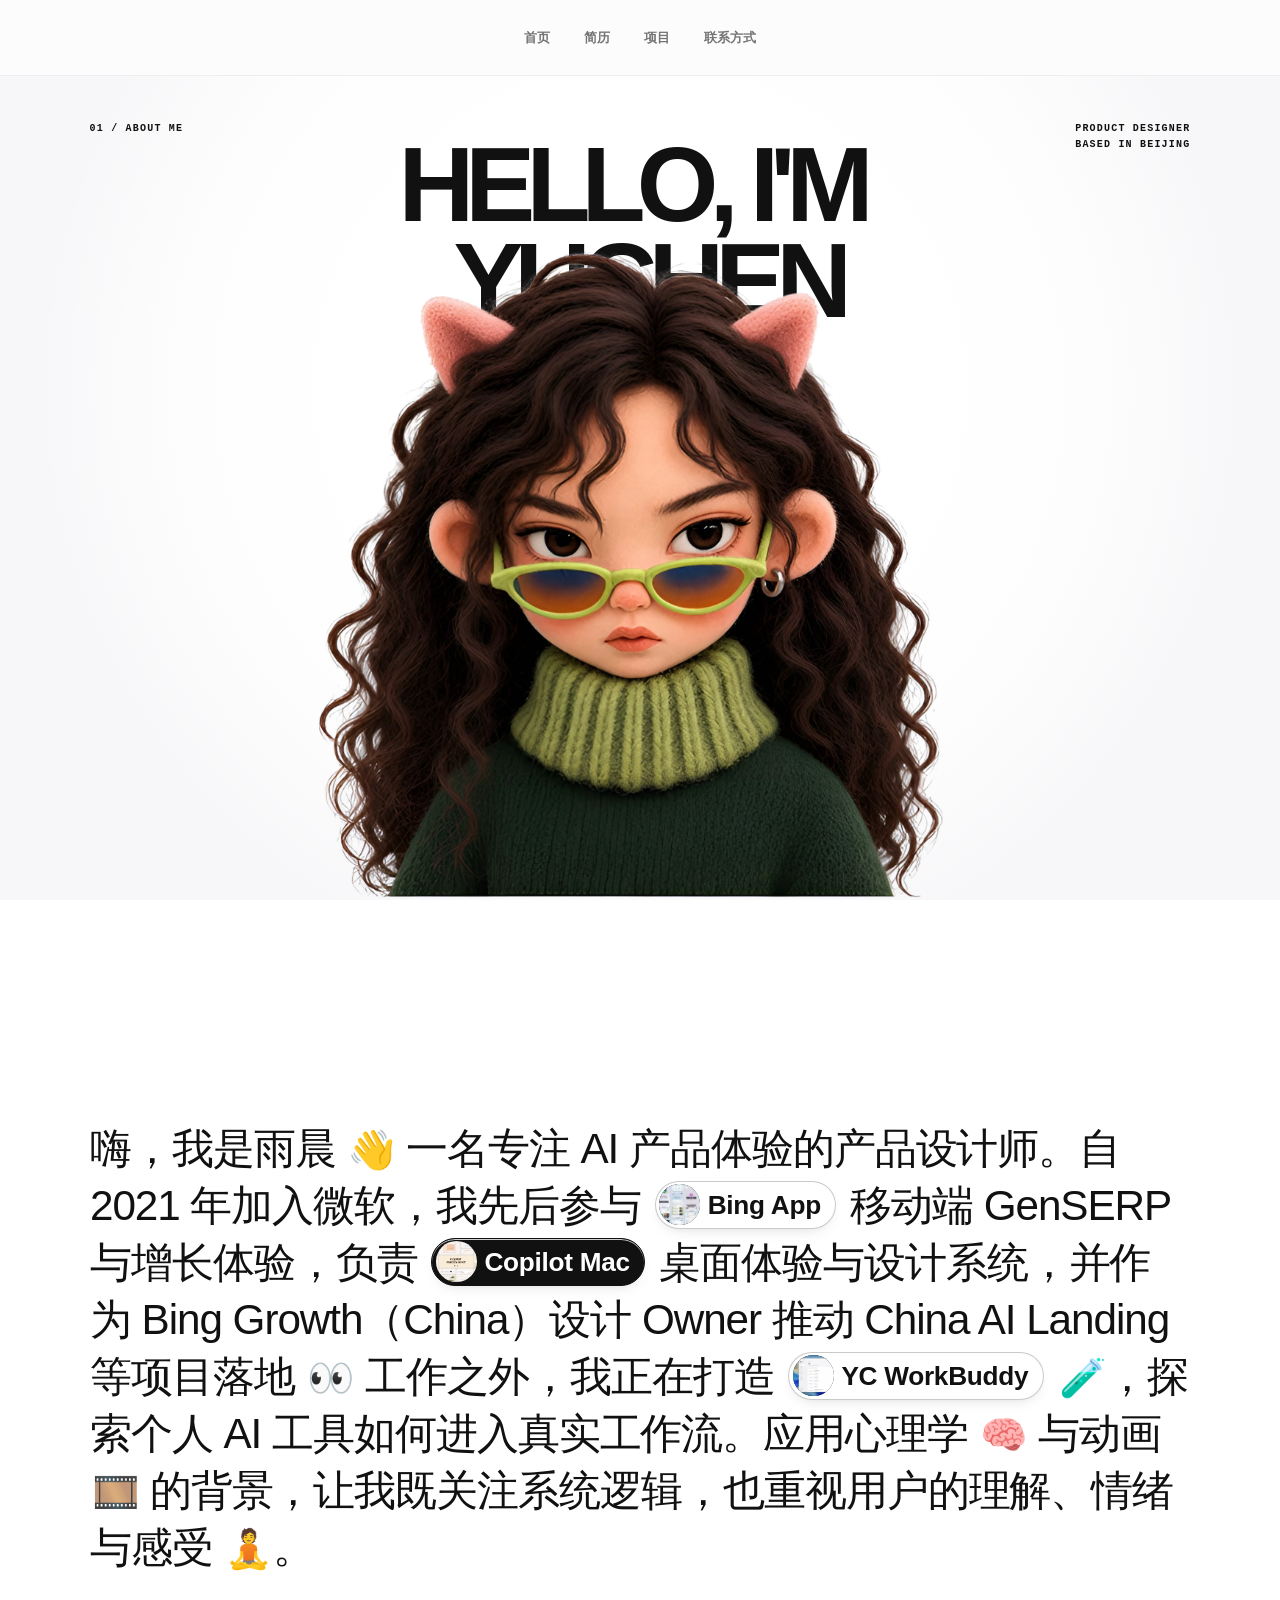
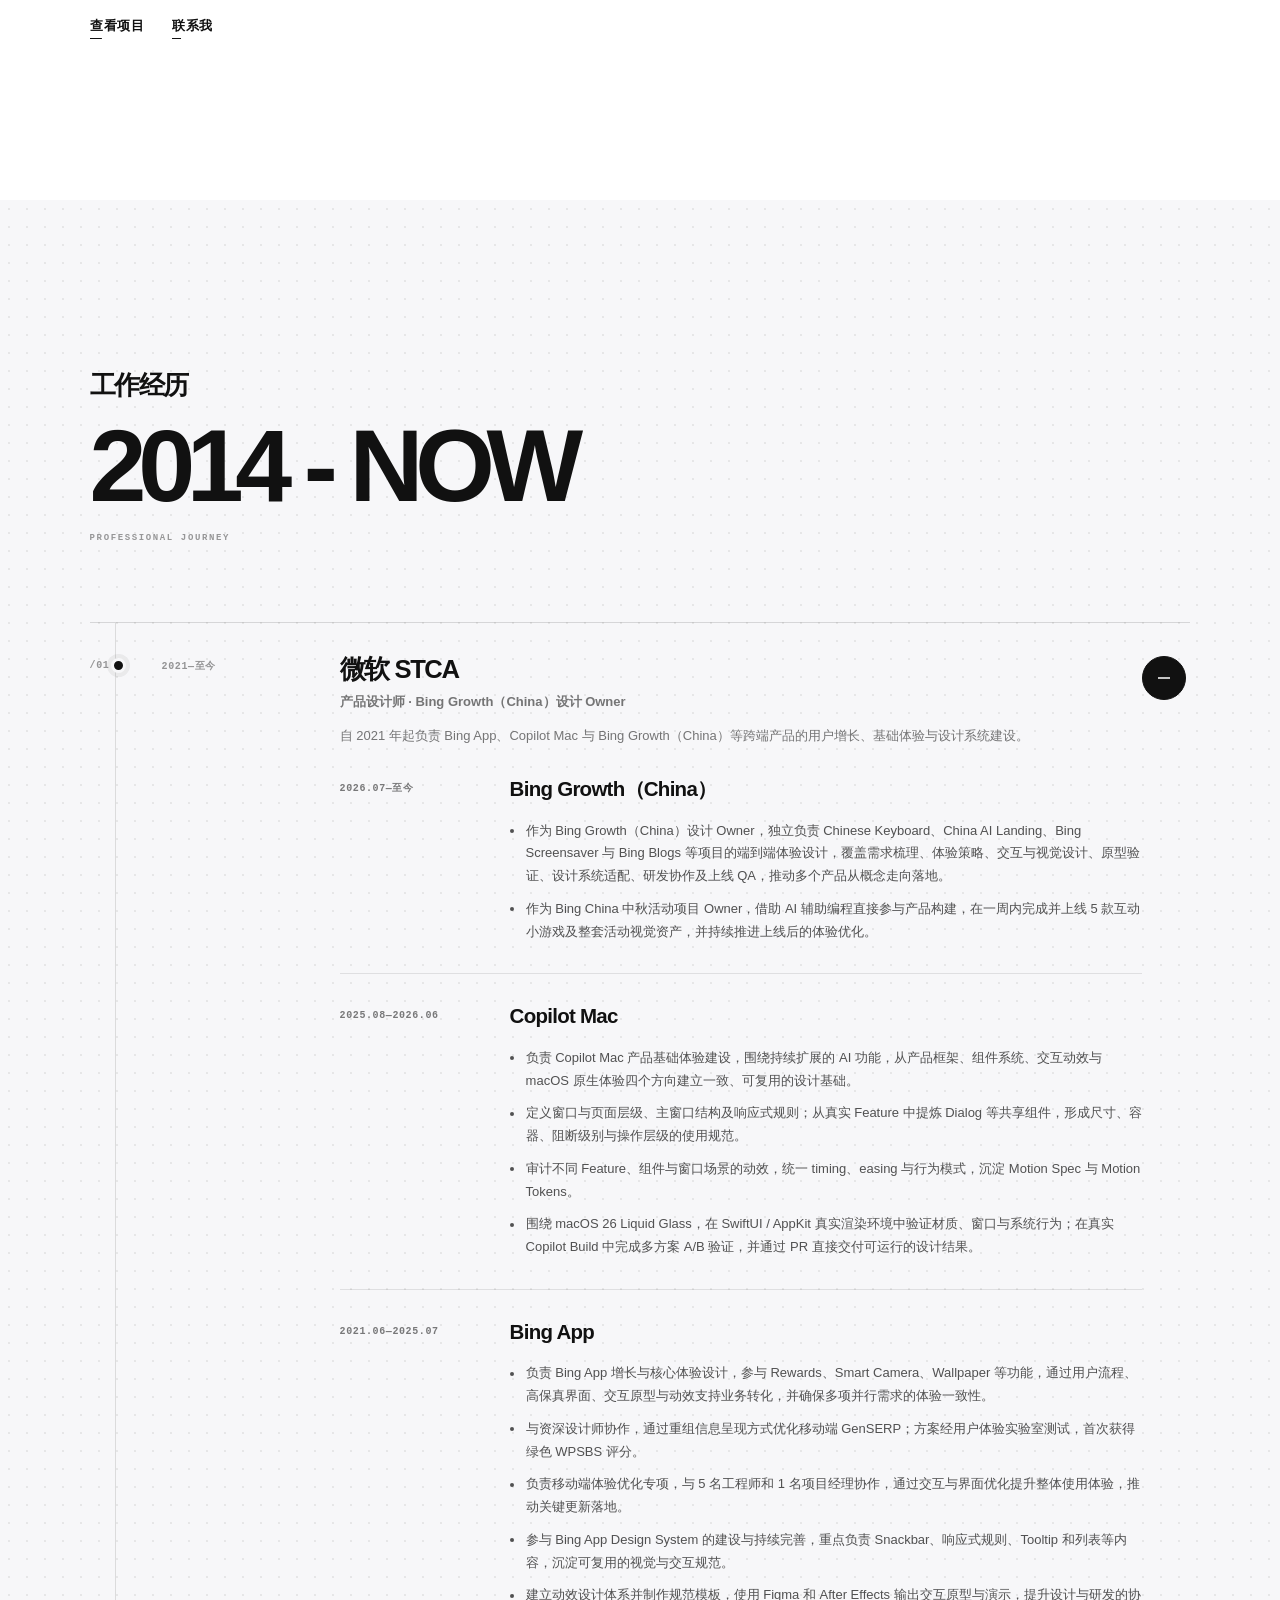
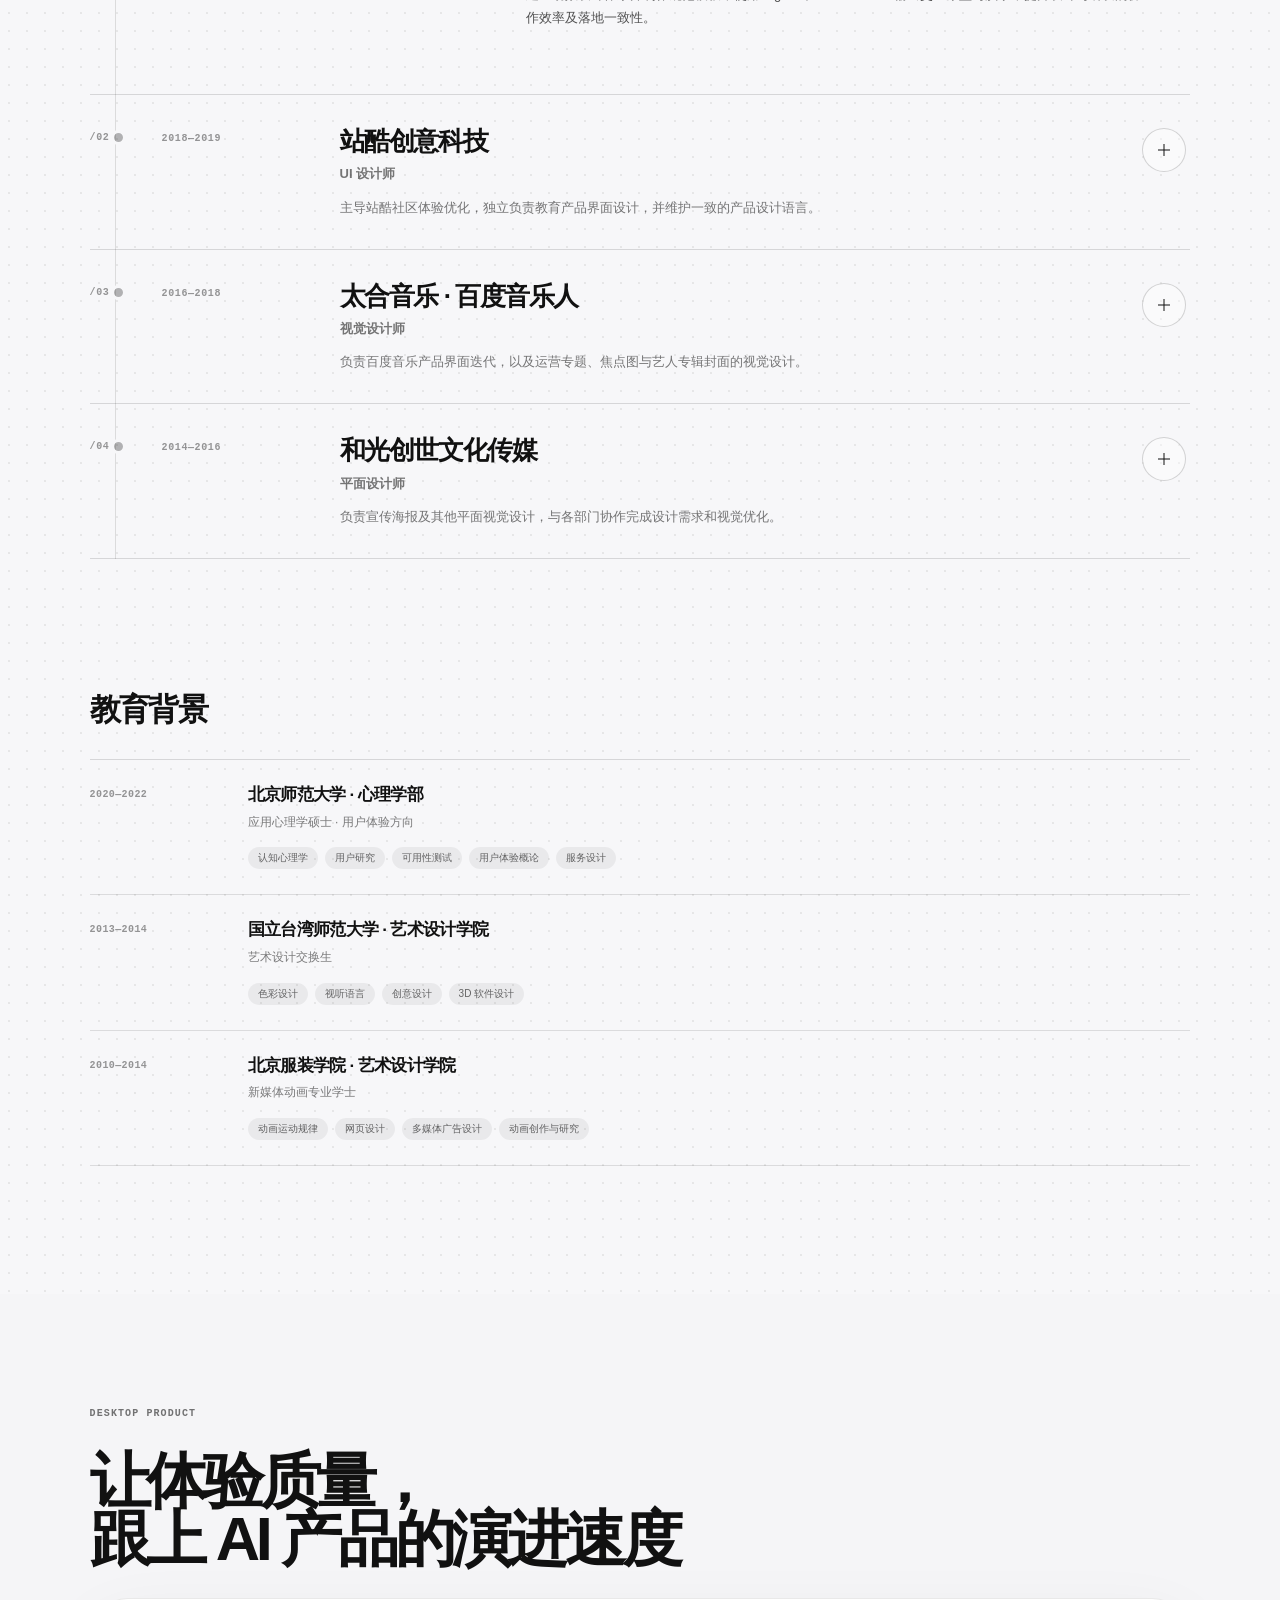
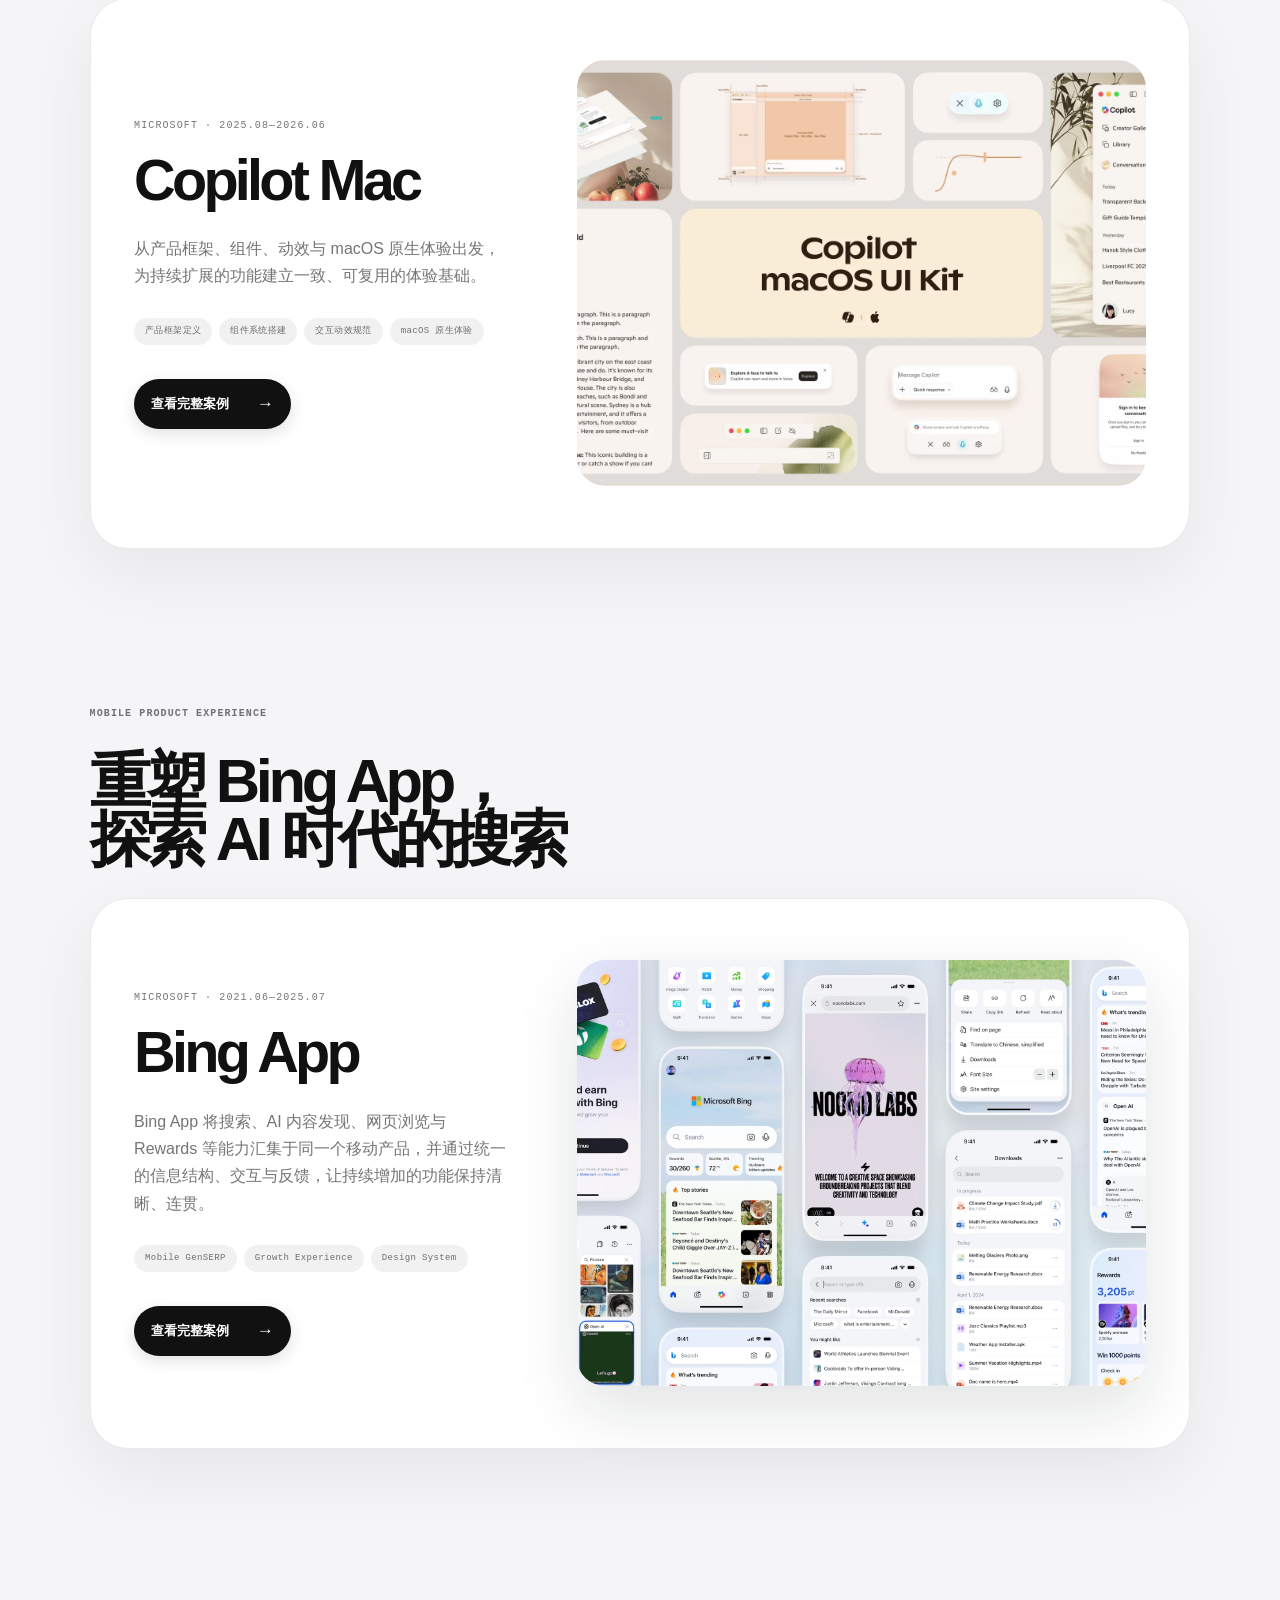
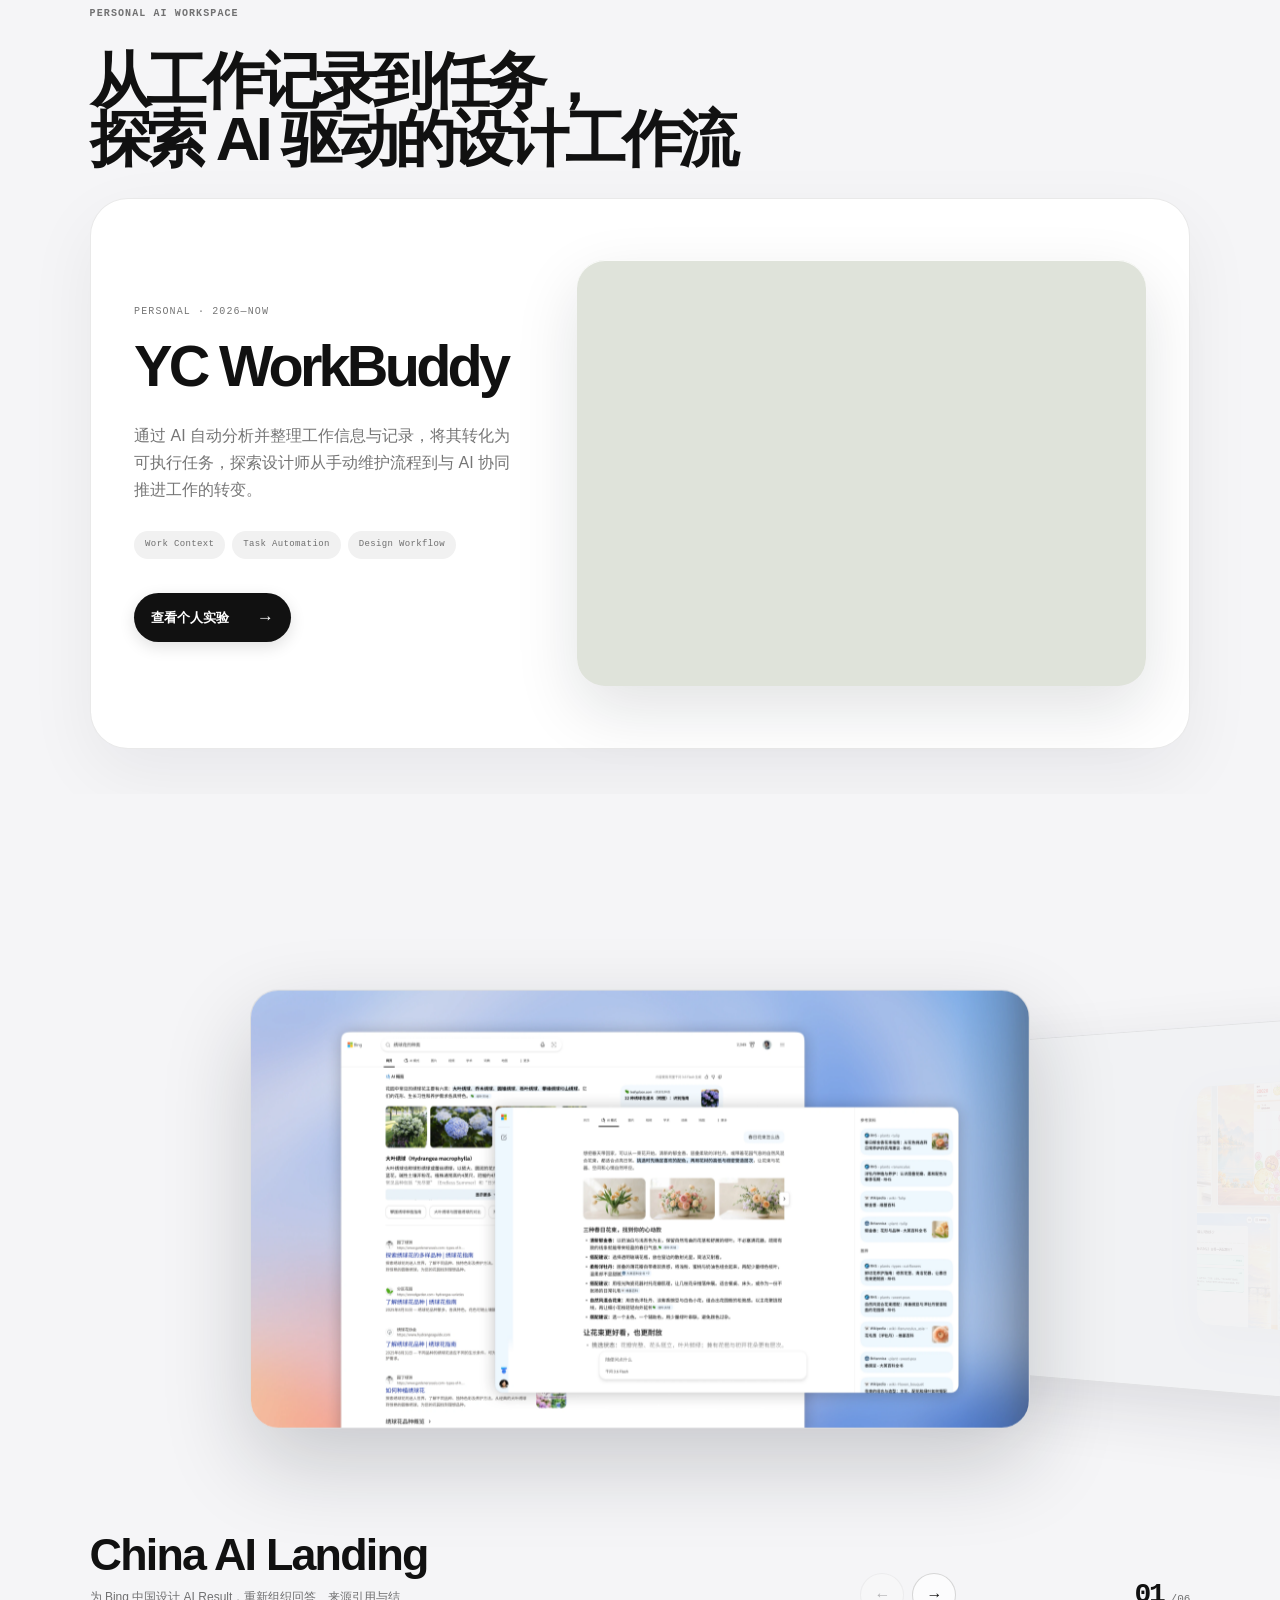
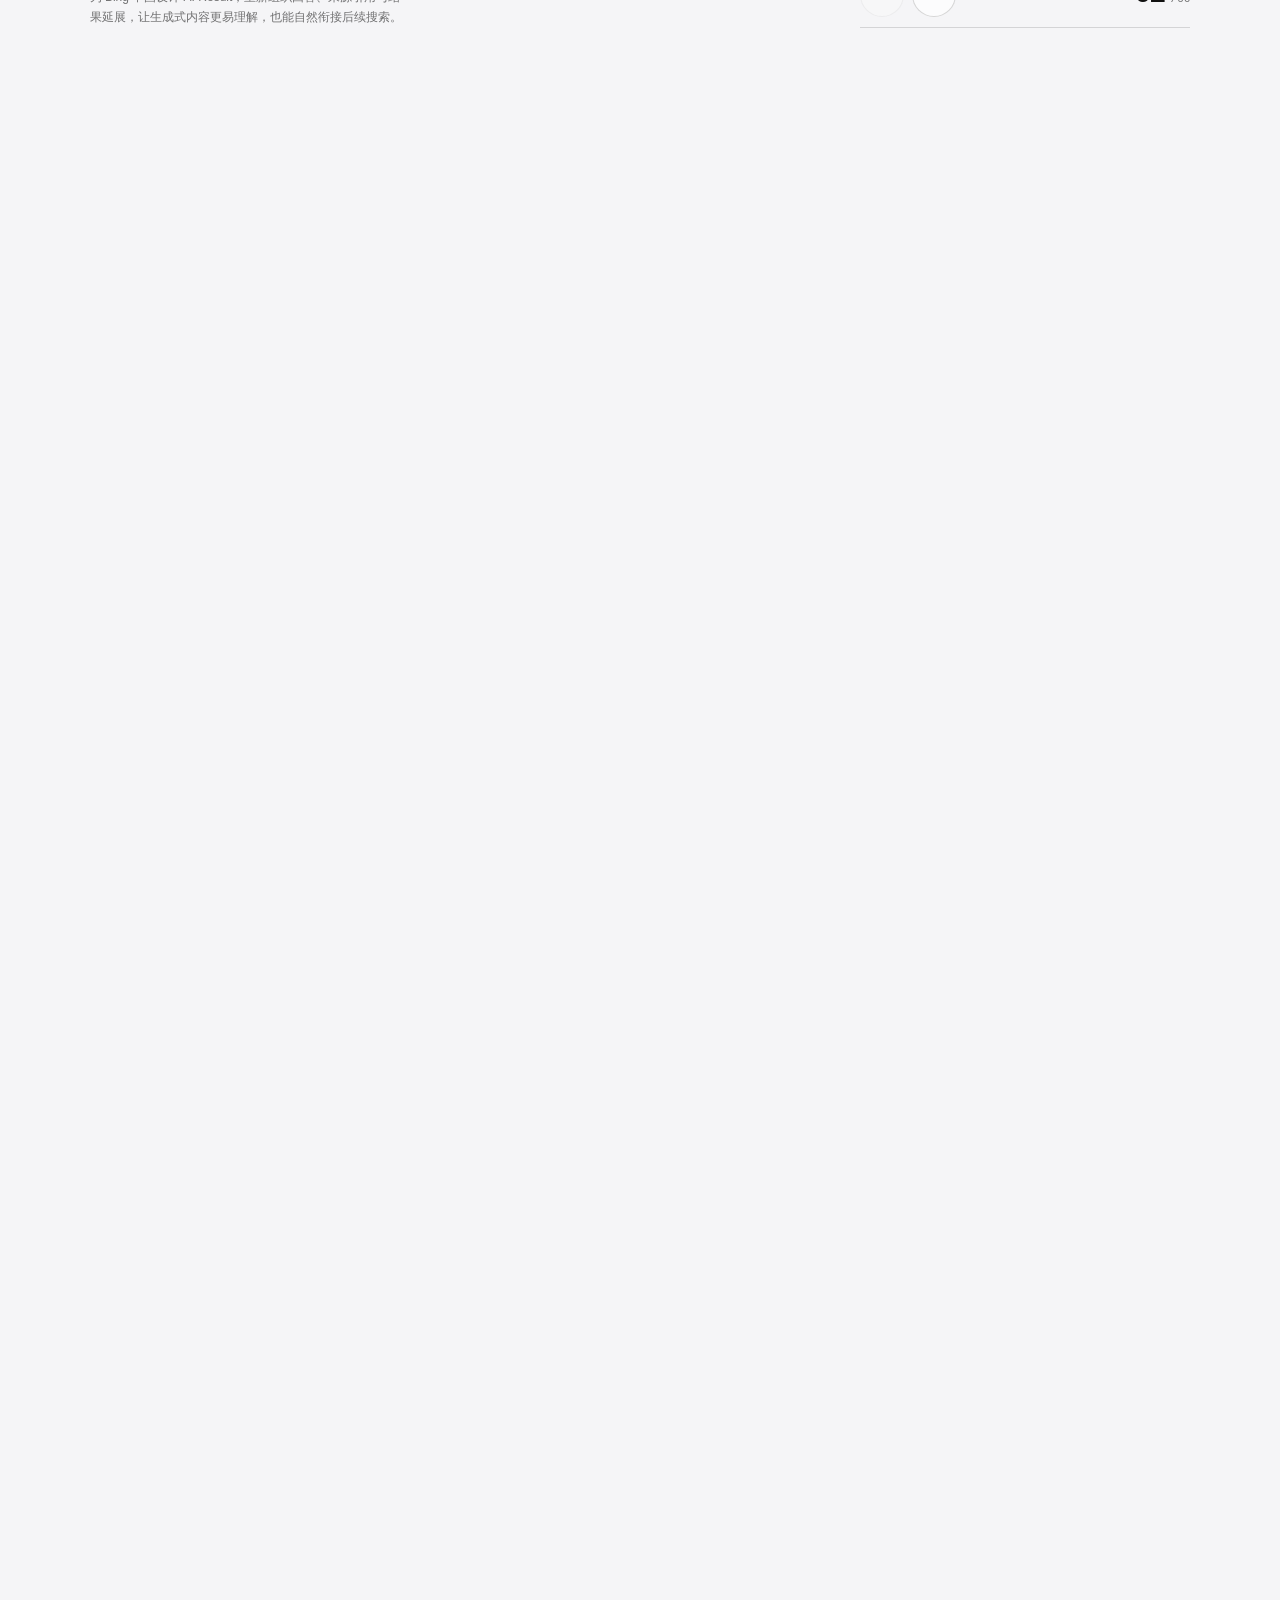
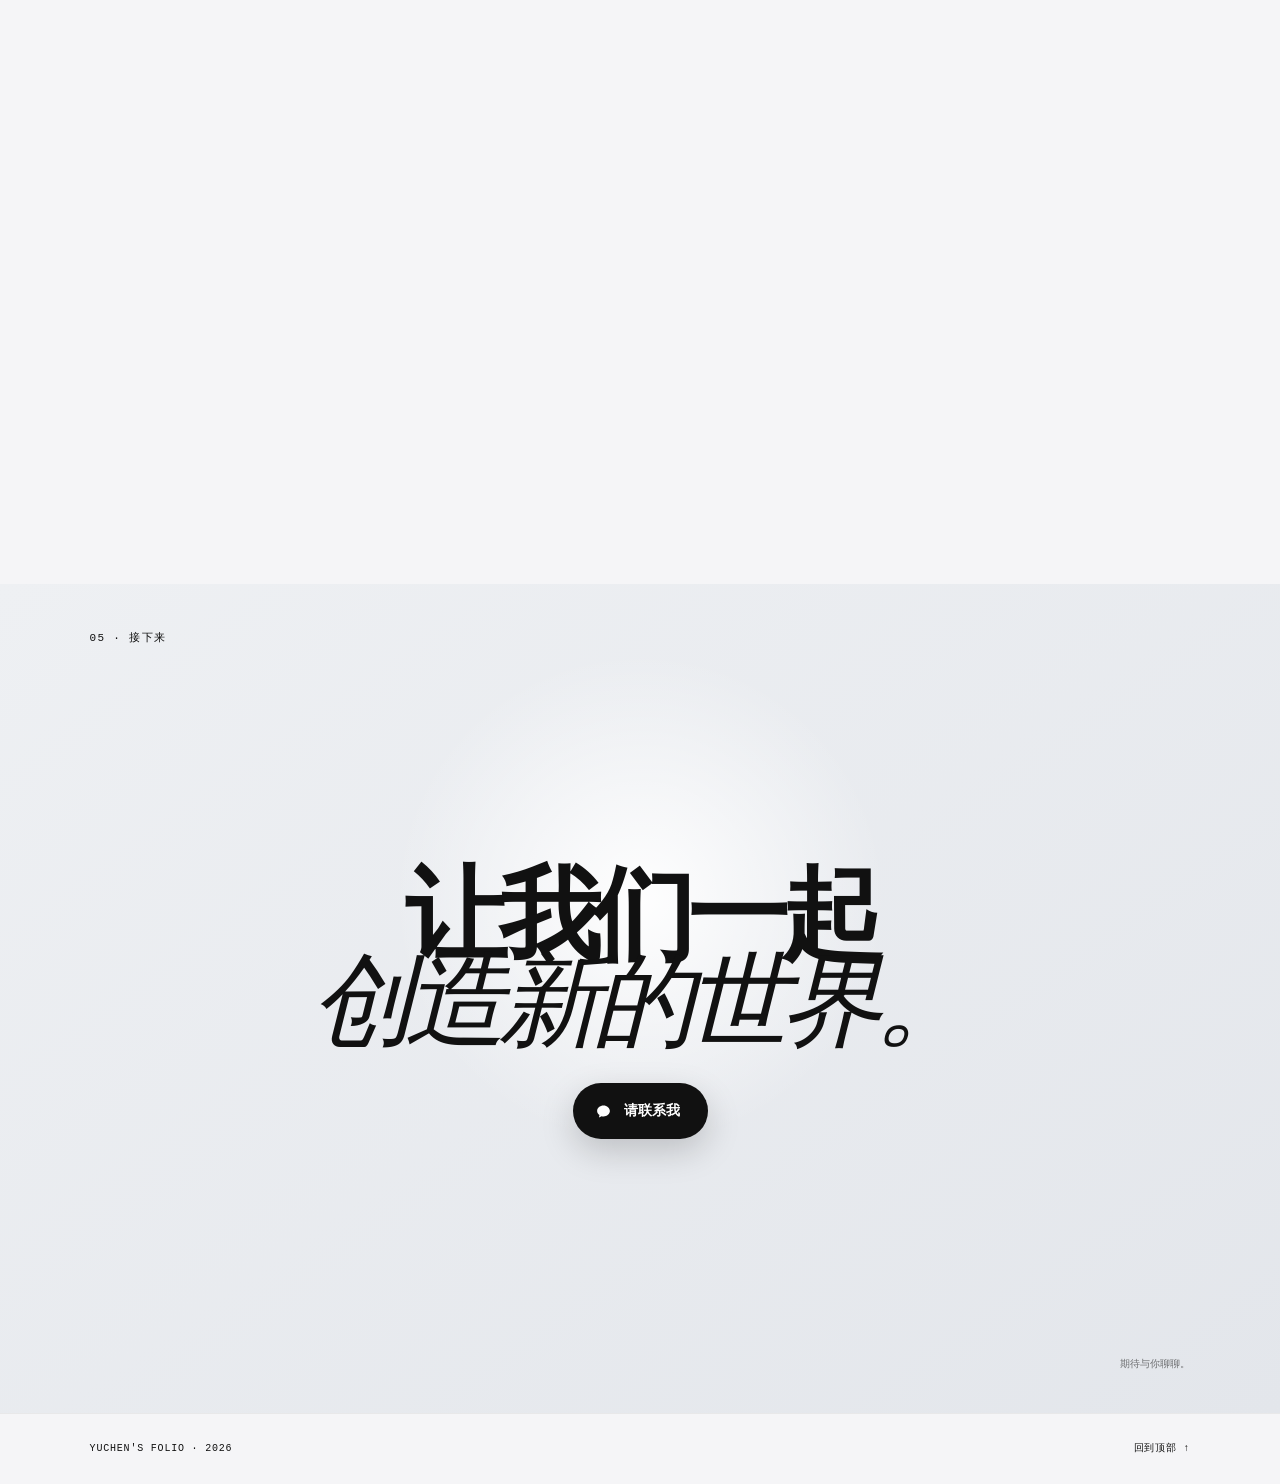
==== commit 05d70a5b: "Update portfolio content and interactions" ====
--- a/index.html
+++ b/index.html
@@ -9,17 +9,24 @@
     />
     <title>井雨晨｜产品设计作品集</title>
     <link rel="preload" as="image" type="image/png" href="./assets/portrait-head-front.png" fetchpriority="high" />
-    <link rel="stylesheet" href="./styles.css?v=header-menu-1" />
+    <link rel="stylesheet" href="./styles.css?v=contact-qr-3d-2" />
   </head>
   <body>
     <a class="skip-link" href="#work">跳到项目</a>
 
+    <div class="collab-cursor" aria-hidden="true" data-highlight-cursor>
+      <svg viewBox="0 0 24 24" width="22" height="22" focusable="false">
+        <path d="M5.5 3.2 19 11.6l-6.1 1.3-3.2 5.6z" fill="currentColor" stroke="#fff" stroke-width="1.4" stroke-linejoin="round"></path>
+      </svg>
+      <span data-highlight-cursor-label>You</span>
+    </div>
+
     <header class="site-header">
       <nav class="desktop-nav" aria-label="主导航">
-        <a href="#about">简介</a>
+        <a href="#top">首页</a>
+        <a href="#resume">简历</a>
         <a href="#work">项目</a>
-        <a href="#project-lab">实验</a>
-        <a href="#contact">联系</a>
+        <a href="#contact">联系方式</a>
       </nav>
 
       <div class="header-actions">
@@ -30,10 +37,10 @@
       </div>
 
       <nav class="mobile-menu" id="mobile-menu" aria-label="移动端导航" hidden>
-        <a href="#about">01 · 简介</a>
-        <a href="#work">02 · 项目</a>
-        <a href="#project-lab">03 · 实验</a>
-        <a href="#contact">04 · 联系</a>
+        <a href="#top">01 · 首页</a>
+        <a href="#resume">02 · 简历</a>
+        <a href="#work">03 · 项目</a>
+        <a href="#contact">04 · 联系方式</a>
       </nav>
     </header>
 
@@ -79,107 +86,267 @@
 
       <section class="statement" id="statement" aria-label="个人陈述" data-scroll-screen>
         <div class="statement-inner">
-          <div class="collab-cursor" aria-hidden="true"><i></i><span>You</span></div>
           <p class="statement-copy reveal">
-            嗨，我是雨晨 👋 我把复杂的 AI 系统，设计成大家真正愿意理解和使用的体验 👀 做过
-            <a class="profile-pill" href="#project-copilot"><b class="profile-icon">CO</b>Copilot for Mac</a>
-            的桌面系统 💻 也在生成式 AI 进入大众产品的早期，重新想象
-            <a class="profile-pill" href="#project-motion"><b class="profile-icon">↝</b>Bing App</a>
-            ✨ 也为中国市场梳理
-            <a class="profile-pill profile-pill-dark" href="#project-search"><b class="profile-icon">问</b>AI Search</a>
-            的信任与本地化边界 🔎 此前，我做过
-            <span class="profile-pill"><b class="profile-icon">研</b>4 城市用户研究</span>
-            🧠 也让一个音乐产品的播放量提升了
-            <span class="profile-pill profile-pill-dark"><b class="profile-icon">↗</b>33%</span>
-            📈 十二年里，我从动画走到心理学，再走进 AI 产品，只记住一件事：把复杂的事做清楚，也真正做出来 🧘
+            嗨，我是雨晨 <span class="statement-emoji" aria-hidden="true">👋</span> 一名专注 AI 产品体验的产品设计师。自 2021 年加入微软，我先后参与
+            <a class="profile-pill" href="#project-motion" data-cursor-label="查看项目" style="--profile-preview: url('./assets/bing-app-cover.webp'); --profile-icon-position: 16% center">
+              <img class="profile-icon" src="./assets/bing-app-cover.webp" alt="" width="480" height="300" loading="lazy" />Bing App
+            </a>
+            移动端 GenSERP 与增长体验，负责
+            <a class="profile-pill profile-pill-dark" href="#project-copilot" data-cursor-label="查看项目" style="--profile-preview: url('./assets/copilot-mac-design-system-poster.webp'); --profile-icon-position: center">
+              <img class="profile-icon" src="./assets/copilot-mac-design-system-poster.webp" alt="" width="480" height="270" loading="lazy" />Copilot Mac
+            </a>
+            桌面体验与设计系统，并作为 Bing Growth（China）设计 Owner 推动 China AI Landing 等项目落地 <span class="statement-emoji" aria-hidden="true">👀</span> 工作之外，我正在打造
+            <a class="profile-pill" href="#project-lab" data-cursor-label="查看项目" style="--profile-preview: url('./assets/yc-dashboard-home.webp'); --profile-icon-position: 11% center">
+              <img class="profile-icon" src="./assets/yc-dashboard-home.webp" alt="" width="480" height="300" loading="lazy" />YC WorkBuddy
+            </a>
+            <span class="statement-emoji" aria-hidden="true">🧪</span>，探索个人 AI 工具如何进入真实工作流。应用心理学 <span class="statement-emoji" aria-hidden="true">🧠</span> 与动画 <span class="statement-emoji" aria-hidden="true">🎞️</span> 的背景，让我既关注系统逻辑，也重视用户的理解、情绪与感受 <span class="statement-emoji" aria-hidden="true">🧘</span>。
           </p>
           <nav class="statement-actions reveal" aria-label="个人陈述快捷入口">
-            <a href="#work">查看项目</a>
-            <a href="#project-copilot">看我怎么做</a>
-            <a href="#contact">聊聊合作</a>
+            <a href="#work" data-cursor-label="前往项目">查看项目</a>
+            <a href="#contact" data-cursor-label="前往联系">联系我</a>
           </nav>
         </div>
       </section>
 
-      <section class="career-screen" aria-labelledby="career-title" data-scroll-screen>
-        <div class="screen-inner">
-          <section class="career-timeline reveal">
-            <header class="career-timeline-header">
-              <div>
-                <p class="career-kicker">EXPERIENCE · 2014—NOW</p>
-                <h2 id="career-title">一路做过的事<span>。</span></h2>
-              </div>
-            </header>
-
-            <ol class="career-list">
-              <li class="career-item career-item-current">
-                <p class="career-date">2021.06—NOW <span>现在</span></p>
-                <h3>微软 STCA</h3>
-                <p class="career-role">产品设计师</p>
-                <p class="career-result">覆盖 Bing App、Copilot for Mac 与 AI Search，推进设计系统、动效和真实 Build 落地。</p>
-              </li>
-              <li class="career-item">
-                <p class="career-date">2018.05—2019.10</p>
-                <h3>站酷创意科技</h3>
-                <p class="career-role">UI 设计师</p>
-                <p class="career-result">独立完成高高手移动端与 Web 端从 0 到 1 的界面改版。</p>
-              </li>
-              <li class="career-item">
-                <p class="career-date">2016.11—2018.05</p>
-                <h3>太合音乐 · 百度音乐人</h3>
-                <p class="career-role">视觉设计师</p>
-                <p class="career-result">持续迭代 Web 与 App，相关功能上线后播放量提升 33%。</p>
-              </li>
-              <li class="career-item">
-                <p class="career-date">2014.09—2016.10</p>
-                <h3>和光创世</h3>
-                <p class="career-role">平面设计师</p>
-                <p class="career-result">从品牌视觉与内容表达出发，开启设计职业生涯。</p>
-              </li>
-            </ol>
-            <div class="education-branch reveal">
-              <div class="education-heading">
-                <p class="career-kicker">EDUCATION · 2010—2022</p>
-                <h3 id="education-title">学习经历</h3>
-              </div>
-              <ul class="education-list">
+      <section class="career-screen" id="resume" aria-labelledby="career-title" data-scroll-screen data-scroll-long>
+        <div class="resume-shell">
+          <header class="resume-hero reveal">
+            <div class="resume-heading">
+              <h2 id="career-title">工作经历</h2>
+              <p class="resume-period">2014 - NOW</p>
+              <p class="resume-caption">PROFESSIONAL JOURNEY</p>
+            </div>
+          </header>
+
+          <ol class="experience-list reveal" aria-label="工作经历列表">
+            <li class="experience-item is-open">
+              <div class="experience-row">
+                <span class="experience-index" aria-hidden="true">/01</span>
+                <time class="experience-date" datetime="2021">2021—至今</time>
+                <div class="experience-copy">
+                  <h3>微软 STCA</h3>
+                  <p class="experience-role">产品设计师 · Bing Growth（China）设计 Owner</p>
+                  <p class="experience-summary">自 2021 年起负责 Bing App、Copilot Mac 与 Bing Growth（China）等跨端产品的用户增长、基础体验与设计系统建设。</p>
+                </div>
+                <button class="experience-toggle" type="button" aria-expanded="true" aria-controls="experience-microsoft">
+                  <span class="visually-hidden">收起微软 STCA 详细经历</span>
+                  <span class="experience-toggle-symbol" aria-hidden="true"></span>
+                </button>
+              </div>
+              <div class="experience-panel" id="experience-microsoft">
+                <div class="experience-panel-inner experience-panel-inner--timeline">
+                  <div class="microsoft-projects" aria-label="微软项目时间线">
+                    <article class="microsoft-project" aria-labelledby="microsoft-project-growth">
+                      <time class="microsoft-project-time" datetime="2026-07">2026.07—至今</time>
+                      <div class="microsoft-project-copy">
+                        <h4 id="microsoft-project-growth">Bing Growth（China）</h4>
+                        <ul class="microsoft-project-points">
+                          <li>作为 Bing Growth（China）设计 Owner，独立负责 Chinese Keyboard、China AI Landing、Bing Screensaver 与 Bing Blogs 等项目的端到端体验设计，覆盖需求梳理、体验策略、交互与视觉设计、原型验证、设计系统适配、研发协作及上线 QA，推动多个产品从概念走向落地。</li>
+                          <li>作为 Bing China 中秋活动项目 Owner，借助 AI 辅助编程直接参与产品构建，在一周内完成并上线 5 款互动小游戏及整套活动视觉资产，并持续推进上线后的体验优化。</li>
+                        </ul>
+                      </div>
+                    </article>
+
+                    <article class="microsoft-project" aria-labelledby="microsoft-project-copilot">
+                      <time class="microsoft-project-time" datetime="2025-08">2025.08—2026.06</time>
+                      <div class="microsoft-project-copy">
+                        <h4 id="microsoft-project-copilot">Copilot Mac</h4>
+                        <ul class="microsoft-project-points">
+                          <li>负责 Copilot Mac 产品基础体验建设，围绕持续扩展的 AI 功能，从产品框架、组件系统、交互动效与 macOS 原生体验四个方向建立一致、可复用的设计基础。</li>
+                          <li>定义窗口与页面层级、主窗口结构及响应式规则；从真实 Feature 中提炼 Dialog 等共享组件，形成尺寸、容器、阻断级别与操作层级的使用规范。</li>
+                          <li>审计不同 Feature、组件与窗口场景的动效，统一 timing、easing 与行为模式，沉淀 Motion Spec 与 Motion Tokens。</li>
+                          <li>围绕 macOS 26 Liquid Glass，在 SwiftUI / AppKit 真实渲染环境中验证材质、窗口与系统行为；在真实 Copilot Build 中完成多方案 A/B 验证，并通过 PR 直接交付可运行的设计结果。</li>
+                        </ul>
+                      </div>
+                    </article>
+
+                    <article class="microsoft-project" aria-labelledby="microsoft-project-bing-app">
+                      <time class="microsoft-project-time" datetime="2021-06">2021.06—2025.07</time>
+                      <div class="microsoft-project-copy">
+                        <h4 id="microsoft-project-bing-app">Bing App</h4>
+                        <ul class="microsoft-project-points">
+                          <li>负责 Bing App 增长与核心体验设计，参与 Rewards、Smart Camera、Wallpaper 等功能，通过用户流程、高保真界面、交互原型与动效支持业务转化，并确保多项并行需求的体验一致性。</li>
+                          <li>与资深设计师协作，通过重组信息呈现方式优化移动端 GenSERP；方案经用户体验实验室测试，首次获得绿色 WPSBS 评分。</li>
+                          <li>负责移动端体验优化专项，与 5 名工程师和 1 名项目经理协作，通过交互与界面优化提升整体使用体验，推动关键更新落地。</li>
+                          <li>参与 Bing App Design System 的建设与持续完善，重点负责 Snackbar、响应式规则、Tooltip 和列表等内容，沉淀可复用的视觉与交互规范。</li>
+                          <li>建立动效设计体系并制作规范模板，使用 Figma 和 After Effects 输出交互原型与演示，提升设计与研发的协作效率及落地一致性。</li>
+                        </ul>
+                      </div>
+                    </article>
+                  </div>
+                </div>
+              </div>
+            </li>
+
+            <li class="experience-item">
+              <div class="experience-row">
+                <span class="experience-index" aria-hidden="true">/02</span>
+                <time class="experience-date" datetime="2018">2018—2019</time>
+                <div class="experience-copy">
+                  <h3>站酷创意科技</h3>
+                  <p class="experience-role">UI 设计师</p>
+                  <p class="experience-summary">主导站酷社区体验优化，独立负责教育产品界面设计，并维护一致的产品设计语言。</p>
+                </div>
+                <button class="experience-toggle" type="button" aria-expanded="false" aria-controls="experience-zcool">
+                  <span class="visually-hidden">展开站酷创意科技详细经历</span>
+                  <span class="experience-toggle-symbol" aria-hidden="true"></span>
+                </button>
+              </div>
+              <div class="experience-panel" id="experience-zcool" inert>
+                <div class="experience-panel-inner">
+                  <div class="experience-overview">
+                    <p class="experience-label">工作内容</p>
+                    <p>推动站酷社区产品的用户体验优化和上线，独立完成教育产品的界面设计与可用性改进，并参与设计系统维护。</p>
+                    <ul class="experience-tags" aria-label="站酷经历关键词">
+                      <li>社区产品</li>
+                      <li>教育产品</li>
+                      <li>可用性优化</li>
+                      <li>设计系统</li>
+                    </ul>
+                  </div>
+                  <div class="experience-duties">
+                    <p class="experience-label">主要项目</p>
+                    <ol>
+                      <li>站酷高高手从 0 到 1</li>
+                      <li>海洛音乐落地页设计</li>
+                    </ol>
+                  </div>
+                </div>
+              </div>
+            </li>
+
+            <li class="experience-item">
+              <div class="experience-row">
+                <span class="experience-index" aria-hidden="true">/03</span>
+                <time class="experience-date" datetime="2016">2016—2018</time>
+                <div class="experience-copy">
+                  <h3>太合音乐 · 百度音乐人</h3>
+                  <p class="experience-role">视觉设计师</p>
+                  <p class="experience-summary">负责百度音乐产品界面迭代，以及运营专题、焦点图与艺人专辑封面的视觉设计。</p>
+                </div>
+                <button class="experience-toggle" type="button" aria-expanded="false" aria-controls="experience-taihe">
+                  <span class="visually-hidden">展开太合音乐详细经历</span>
+                  <span class="experience-toggle-symbol" aria-hidden="true"></span>
+                </button>
+              </div>
+              <div class="experience-panel" id="experience-taihe" inert>
+                <div class="experience-panel-inner">
+                  <div class="experience-overview">
+                    <p class="experience-label">工作内容</p>
+                    <p>持续迭代百度音乐 Web 与 App 界面，支持运营专题和焦点图设计，并与市场同事对接艺人专辑需求。</p>
+                    <ul class="experience-tags" aria-label="太合音乐经历关键词">
+                      <li>产品界面</li>
+                      <li>运营设计</li>
+                      <li>专辑视觉</li>
+                      <li>跨团队协作</li>
+                    </ul>
+                  </div>
+                  <div class="experience-duties">
+                    <p class="experience-label">主要项目</p>
+                    <ol>
+                      <li>百度音乐 Web / App 界面改版</li>
+                      <li>运营专题活动页与焦点图</li>
+                      <li>艺人专辑封面设计</li>
+                    </ol>
+                  </div>
+                </div>
+              </div>
+            </li>
+
+            <li class="experience-item">
+              <div class="experience-row">
+                <span class="experience-index" aria-hidden="true">/04</span>
+                <time class="experience-date" datetime="2014">2014—2016</time>
+                <div class="experience-copy">
+                  <h3>和光创世文化传媒</h3>
+                  <p class="experience-role">平面设计师</p>
+                  <p class="experience-summary">负责宣传海报及其他平面视觉设计，与各部门协作完成设计需求和视觉优化。</p>
+                </div>
+                <button class="experience-toggle" type="button" aria-expanded="false" aria-controls="experience-heguang">
+                  <span class="visually-hidden">展开和光创世详细经历</span>
+                  <span class="experience-toggle-symbol" aria-hidden="true"></span>
+                </button>
+              </div>
+              <div class="experience-panel" id="experience-heguang" inert>
+                <div class="experience-panel-inner">
+                  <div class="experience-overview">
+                    <p class="experience-label">工作内容</p>
+                    <p>以海报和品牌传播物料为主要载体，响应跨部门设计需求并完成视觉优化与交付。</p>
+                    <ul class="experience-tags" aria-label="和光创世经历关键词">
+                      <li>海报设计</li>
+                      <li>品牌视觉</li>
+                      <li>平面设计</li>
+                    </ul>
+                  </div>
+                  <div class="experience-duties">
+                    <p class="experience-label">工作职责</p>
+                    <ol>
+                      <li>宣传海报与平面视觉物料设计</li>
+                      <li>跨部门沟通、设计交付与视觉优化</li>
+                    </ol>
+                  </div>
+                </div>
+              </div>
+            </li>
+          </ol>
+
+          <section class="resume-background reveal" aria-labelledby="education-title">
+            <div class="resume-education">
+              <h3 id="education-title">教育背景</h3>
+              <ol class="education-list">
                 <li class="education-item">
-                  <p class="education-date">2020.09—2022.06</p>
-                  <h4>北京师范大学</h4>
-                  <p>应用心理学硕士 · 用户体验方向</p>
+                  <time datetime="2020">2020—2022</time>
+                  <div>
+                    <h4>北京师范大学 · 心理学部</h4>
+                    <p>应用心理学硕士 · 用户体验方向</p>
+                    <ul class="education-tags" aria-label="北京师范大学课程">
+                      <li>认知心理学</li><li>用户研究</li><li>可用性测试</li><li>用户体验概论</li><li>服务设计</li>
+                    </ul>
+                  </div>
                 </li>
                 <li class="education-item">
-                  <p class="education-date">2013.09—2014.01</p>
-                  <h4>国立台湾师范大学</h4>
-                  <p>视觉传达交换生</p>
+                  <time datetime="2013">2013—2014</time>
+                  <div>
+                    <h4>国立台湾师范大学 · 艺术设计学院</h4>
+                    <p>艺术设计交换生</p>
+                    <ul class="education-tags" aria-label="国立台湾师范大学课程">
+                      <li>色彩设计</li><li>视听语言</li><li>创意设计</li><li>3D 软件设计</li>
+                    </ul>
+                  </div>
                 </li>
                 <li class="education-item">
-                  <p class="education-date">2010.09—2014.06</p>
-                  <h4>北京服装学院</h4>
-                  <p>动画专业学士</p>
+                  <time datetime="2010">2010—2014</time>
+                  <div>
+                    <h4>北京服装学院 · 艺术设计学院</h4>
+                    <p>新媒体动画专业学士</p>
+                    <ul class="education-tags" aria-label="北京服装学院课程">
+                      <li>动画运动规律</li><li>网页设计</li><li>多媒体广告设计</li><li>动画创作与研究</li>
+                    </ul>
+                  </div>
                 </li>
-              </ul>
+              </ol>
             </div>
           </section>
         </div>
       </section>
 
+      <div class="project-progress" aria-live="polite" aria-label="当前项目 01 /03">
+        <strong data-project-current>01</strong><span>/03</span>
+      </div>
+
       <section class="work" id="work" aria-label="精选项目">
-        <div class="project-progress" aria-live="polite" aria-label="当前项目">
-          <strong data-project-current>01</strong><span>/04</span>
-        </div>
         <div class="project-stack">
           <section class="project-slide" data-project-slide="01" data-scroll-screen aria-labelledby="project-story-01">
           <header class="project-story reveal">
             <p>DESKTOP PRODUCT</p>
             <div>
-              <h3 id="project-story-01">构建体验基础</h3>
+              <h3 id="project-story-01">让体验质量，<br />跟上 AI 产品的演进速度</h3>
             </div>
           </header>
           <article class="project-card project-copilot" id="project-copilot" data-project="01">
             <div class="project-copy">
               <p class="project-type">MICROSOFT · 2025.08—2026.06</p>
-              <h4>Copilot for Mac</h4>
+              <h4>Copilot Mac</h4>
               <p class="project-summary">从产品框架、组件、动效与 macOS 原生体验出发，为持续扩展的功能建立一致、可复用的体验基础。</p>
               <ul class="project-tags" aria-label="项目关键词">
                 <li>产品框架定义</li>
@@ -189,7 +356,7 @@
               </ul>
               <a class="project-link" href="./copilot-mac.html">查看完整案例 <span>→</span></a>
             </div>
-            <div class="project-visual project-visual-copilot" aria-label="Copilot for Mac 产品界面">
+            <div class="project-visual project-visual-copilot" aria-label="Copilot Mac 产品界面">
               <video
                 class="copilot-product-video"
                 data-project-video
@@ -197,7 +364,7 @@
                 playsinline
                 preload="metadata"
                 poster="./assets/copilot-mac-design-system-poster.webp"
-                aria-label="Copilot for Mac Design System 演示"
+                aria-label="Copilot Mac Design System 演示"
               >
                 <source src="./assets/copilot-mac-design-system.mp4" type="video/mp4" />
               </video>
@@ -207,20 +374,20 @@
 
           <section class="project-slide" data-project-slide="02" data-scroll-screen aria-labelledby="project-story-02">
           <header class="project-story reveal">
-            <p>REIMAGINING SEARCH</p>
+            <p>MOBILE PRODUCT EXPERIENCE</p>
             <div>
-              <h3 id="project-story-02">在 AI 时代，<br />重新想象搜索</h3>
+              <h3 id="project-story-02">重塑 Bing App，<br />探索 AI 时代的搜索</h3>
             </div>
           </header>
           <article class="project-card project-motion" id="project-motion" data-project="02">
             <div class="project-copy">
-              <p class="project-type">MICROSOFT · 2024 Q4—2025 Q1</p>
+              <p class="project-type">MICROSOFT · 2021.06—2025.07</p>
               <h4>Bing App</h4>
-              <p class="project-summary">在生成式 AI 刚刚进入大众产品的阶段，重新想象 Bing App：让搜索不再只是返回结果，而是理解问题、组织答案，并陪伴用户继续探索。</p>
+              <p class="project-summary">Bing App 将搜索、AI 内容发现、网页浏览与 Rewards 等能力汇集于同一个移动产品，并通过统一的信息结构、交互与反馈，让持续增加的功能保持清晰、连贯。</p>
               <ul class="project-tags" aria-label="项目关键词">
-                <li>AI-native Search</li>
-                <li>探索与发现</li>
-                <li>移动端体验</li>
+                <li>Mobile GenSERP</li>
+                <li>Growth Experience</li>
+                <li>Design System</li>
               </ul>
               <a class="project-link" href="./bing-figma-embed.html">查看完整案例 <span>→</span></a>
             </div>
@@ -232,77 +399,259 @@
 
           <section class="project-slide" data-project-slide="03" data-scroll-screen aria-labelledby="project-story-03">
           <header class="project-story reveal">
-            <p>LOCAL TRUST</p>
+            <p>PERSONAL AI WORKSPACE</p>
             <div>
-              <h3 id="project-story-03">把本地化，<br />做成可以被信任的体验</h3>
+              <h3 id="project-story-03">从工作记录到任务，<br />探索 AI 驱动的设计工作流</h3>
             </div>
           </header>
-          <article class="project-card project-search" id="project-search" data-project="03">
-            <div class="project-copy">
-              <p class="project-type">MICROSOFT · 2026.09—2026.11</p>
-              <h4>China AI Search</h4>
-              <p class="project-summary">在合规、身份验证与品牌语义的约束下，设计一个更清楚、更可信的本地 AI 搜索入口。</p>
-              <ul class="project-tags" aria-label="项目关键词">
-                <li>信息架构</li>
-                <li>信任边界</li>
-                <li>本地化体验</li>
-              </ul>
-              <a class="project-link" href="#contact">案例整理中 <span>→</span></a>
-            </div>
-            <div class="project-visual" aria-label="中国 AI 搜索界面示意图">
-              <div class="search-window">
-                <div class="search-top"><span>Microsoft Start</span><i></i><i></i></div>
-                <div class="search-logo">问</div>
-                <div class="search-box"><span>试试问一个复杂的问题</span><b>↑</b></div>
-                <div class="search-suggestions"><span>解释概念</span><span>比较方案</span><span>帮我创作</span></div>
-              </div>
-              <div class="trust-card"><span>TRUST LAYER</span><b>身份 · 来源 · 边界</b><i></i></div>
-              <span class="visual-note note-c">LOCAL<br /><b>BY DESIGN</b></span>
-            </div>
-          </article>
-          </section>
-
-          <section class="project-slide" data-project-slide="04" data-scroll-screen aria-labelledby="project-story-04">
-          <header class="project-story reveal">
-            <p>PERSONAL LAB</p>
-            <div>
-              <h3 id="project-story-04">用自己做<br />第一个用户</h3>
-            </div>
-          </header>
-          <article class="project-card project-lab" id="project-lab" data-project="04">
+          <article class="project-card project-lab" id="project-lab" data-project="03">
             <div class="project-copy">
               <p class="project-type">PERSONAL · 2026—NOW</p>
-              <h4>YC Dashboard</h4>
-              <p class="project-summary">用自己做第一个用户，探索人与持续工作的 AI 如何保持理解、判断与接管权。</p>
+              <h4>YC WorkBuddy</h4>
+              <p class="project-summary">通过 AI 自动分析并整理工作信息与记录，将其转化为可执行任务，探索设计师从手动维护流程到与 AI 协同推进工作的转变。</p>
               <ul class="project-tags" aria-label="项目关键词">
-                <li>Voice → Intent</li>
-                <li>Observable agents</li>
-                <li>Human takeover</li>
+                <li>Work Context</li>
+                <li>Task Automation</li>
+                <li>Design Workflow</li>
               </ul>
               <a class="project-link" href="./yc-dashboard.html">查看个人实验 <span>→</span></a>
             </div>
             <div class="project-visual project-visual-lab">
-              <div class="lab-placeholder" role="img" aria-label="YC Dashboard 从语音到意图与任务的工作流预览">
-                <span>PERSONAL AI WORKSPACE</span>
-                <strong>Voice → Intent → Task</strong>
-                <p>让 AI 的理解过程可见、可修正、可接管</p>
-                <small>YC DASHBOARD · WIP</small>
-              </div>
+              <picture>
+                <source media="(max-width: 720px)" srcset="./assets/yc-dashboard-home-1100.webp" type="image/webp" />
+                <img class="yc-dashboard-cover" src="./assets/yc-dashboard-home.webp" width="2400" height="1551" alt="YC WorkBuddy 运行在 macOS 桌面中的首页，展示日程、任务与工作概览" loading="lazy" decoding="async" />
+              </picture>
             </div>
           </article>
           </section>
         </div>
       </section>
 
+      <section
+        class="project-archive"
+        id="more-work"
+        data-coverflow
+        data-scroll-screen
+        data-scroll-long
+        aria-label="更多项目"
+      >
+        <div class="coverflow-pin" data-coverflow-pin>
+          <div
+            class="coverflow-stage"
+            data-coverflow-stage
+            role="region"
+            aria-roledescription="轮播"
+            aria-label="其他项目切片"
+            tabindex="0"
+          >
+            <div class="coverflow-track" data-coverflow-track>
+              <article
+                class="coverflow-card is-active"
+                data-coverflow-card
+                data-title="China AI Landing"
+                data-meta="BING AI RESULT · SEARCH EXPERIENCE"
+                data-description="为 Bing 中国设计 AI Result，重新组织回答、来源引用与结果延展，让生成式内容更易理解，也能自然衔接后续搜索。"
+                role="group"
+                aria-roledescription="切片"
+                aria-label="1 / 6，China AI Landing"
+                aria-current="true"
+              >
+                <img
+                  class="archive-card-image"
+                  src="./assets/china-ai-landing-cover.webp"
+                  alt=""
+                  width="3200"
+                  height="1800"
+                  loading="lazy"
+                  decoding="async"
+                />
+              </article>
+
+              <article
+                class="coverflow-card"
+                data-coverflow-card
+                data-title="Chinese Keyboard"
+                data-meta="WINDOWS PRODUCT · INPUT SYSTEM"
+                data-description="把候选栏、设置、组件状态和无障碍规则接入可验证的 design-to-code 交付链路。"
+                role="group"
+                aria-roledescription="切片"
+                aria-label="2 / 6，Chinese Keyboard"
+              >
+                <img
+                  class="archive-card-image"
+                  src="./assets/chinese-keyboard-cover.png"
+                  alt=""
+                  width="1920"
+                  height="1080"
+                  loading="lazy"
+                  decoding="async"
+                />
+              </article>
+
+              <article
+                class="coverflow-card"
+                data-coverflow-card
+                data-title="Mid-autumn Event"
+                data-meta="RAPID BUILD · PROJECT OWNER"
+                data-description="作为项目 Owner，借助 AI 辅助编程，在一周内完成并上线 5 款互动小游戏及整套活动视觉。"
+                role="group"
+                aria-roledescription="切片"
+                aria-label="3 / 6，Mid-autumn Event"
+              >
+                <img
+                  class="archive-card-image"
+                  src="./assets/mid-autumn-event-cover.webp"
+                  alt=""
+                  width="3840"
+                  height="2240"
+                  loading="lazy"
+                  decoding="async"
+                />
+              </article>
+
+              <article
+                class="coverflow-card"
+                data-coverflow-card
+                data-title="Bing growth - Ultimate Giveaway Sweepstakes"
+                data-meta="BING GROWTH · REWARDS CAMPAIGN"
+                data-description="围绕 Microsoft Rewards 抽奖活动，设计从任务获取、即时开奖到中奖反馈的完整移动端体验；活动验证了 Rewards 驱动移动增长的潜力，日均带来约 4.4K 次归因 Bing App 安装。"
+                role="group"
+                aria-roledescription="切片"
+                aria-label="4 / 6，Bing growth - Ultimate Giveaway Sweepstakes"
+              >
+                <img
+                  class="archive-card-image"
+                  src="./assets/ultimate-giveaway-cover.webp"
+                  alt=""
+                  width="1920"
+                  height="1080"
+                  loading="lazy"
+                  decoding="async"
+                />
+              </article>
+
+              <article
+                class="coverflow-card"
+                data-coverflow-card
+                data-title="Pride Lanyard Design"
+                data-meta="MICROSOFT PRIDE · VISUAL DESIGN"
+                data-description="Pride Month 期间设计两款主题挂绳；其中一款在 16 个参选方案中获得最高票，并最终投入实体生产。"
+                role="group"
+                aria-roledescription="切片"
+                aria-label="5 / 6，Pride Lanyard Design"
+              >
+                <img
+                  class="archive-card-image"
+                  src="./assets/pride-lanyard-cover.webp"
+                  alt=""
+                  width="1920"
+                  height="1080"
+                  loading="lazy"
+                  decoding="async"
+                />
+              </article>
+
+              <article
+                class="coverflow-card"
+                data-coverflow-card
+                data-title="Hackathon"
+                data-meta="AI USER RESEARCH · HACKATHON WINNER"
+                data-description="2023 Hackathon 中，团队在一周内设计 AI 用户研究插件，帮助 PM 与设计师推进研究；项目从超过 15,000 个参赛作品中脱颖而出，获得 Other 类 Executive Challenge 第一名。"
+                role="group"
+                aria-roledescription="切片"
+                aria-label="6 / 6，Hackathon"
+              >
+                <img
+                  class="archive-card-image"
+                  src="./assets/hackathon-cover.webp"
+                  alt=""
+                  width="1920"
+                  height="1080"
+                  loading="lazy"
+                  decoding="async"
+                />
+              </article>
+            </div>
+          </div>
+
+          <div class="coverflow-footer">
+            <div class="coverflow-copy" aria-live="polite" aria-atomic="true">
+              <h3 data-coverflow-title>China AI Landing</h3>
+              <p data-coverflow-description>为 Bing 中国设计 AI Result，重新组织回答、来源引用与结果延展，让生成式内容更易理解，也能自然衔接后续搜索。</p>
+            </div>
+            <div class="coverflow-status">
+              <div class="coverflow-controls" aria-label="项目切片控制">
+                <button type="button" data-coverflow-prev aria-label="上一个项目切片">←</button>
+                <button type="button" data-coverflow-next aria-label="下一个项目切片">→</button>
+              </div>
+              <p><strong data-coverflow-current>01</strong><span>/06</span></p>
+              <div class="coverflow-progress" aria-hidden="true"><i data-coverflow-progress></i></div>
+            </div>
+          </div>
+        </div>
+      </section>
+
       <div class="contact-screen" data-scroll-screen>
         <section class="contact" id="contact" aria-labelledby="contact-title">
-          <p class="contact-index">04 · 接下来</p>
-          <div class="contact-copy reveal">
-            <span>如果你也在处理复杂系统，</span>
-            <h2 id="contact-title">我们可以一起<br /><em>把它做清楚。</em></h2>
-            <a href="mailto:yuchen.portfolio@example.com">yuchen.portfolio@example.com ↗</a>
+          <p class="contact-index">05 · 接下来</p>
+          <div class="contact-shell" data-contact-shell>
+            <div class="contact-copy reveal">
+              <h2 id="contact-title">让我们一起<br /><em>创造新的世界。</em></h2>
+              <button
+                class="contact-trigger"
+                type="button"
+                aria-expanded="false"
+                aria-controls="contact-details"
+                data-contact-toggle
+                data-cursor-label="展开联系方式"
+              >
+                <svg class="contact-trigger-icon" viewBox="0 0 24 24" aria-hidden="true" focusable="false">
+                  <path d="M12 3.5c-5 0-9 3.42-9 7.64 0 2.4 1.3 4.54 3.34 5.94l-.76 3.42 3.75-1.8c.85.22 1.74.34 2.67.34 5 0 9-3.42 9-7.64S17 3.5 12 3.5Z" />
+                </svg>
+                <span>请联系我</span>
+              </button>
+            </div>
+
+            <div class="contact-details-panel" id="contact-details" aria-hidden="true" data-contact-details>
+              <div class="contact-details-inner">
+                <div class="contact-details">
+                  <div class="contact-info-column">
+                    <div class="contact-method contact-method-copy">
+                      <span>邮箱</span>
+                      <strong>yuchenjmm@163.com</strong>
+                      <button
+                        class="contact-copy-button"
+                        type="button"
+                        data-copy-button
+                        data-copy-label="邮箱"
+                        data-copy-value="yuchenjmm@163.com"
+                        data-cursor-label="复制邮箱"
+                        aria-label="复制邮箱地址"
+                      >复制</button>
+                    </div>
+                    <div class="contact-method contact-method-copy">
+                      <span>手机</span>
+                      <strong>134 3638 2999</strong>
+                      <button
+                        class="contact-copy-button"
+                        type="button"
+                        data-copy-button
+                        data-copy-label="手机号"
+                        data-copy-value="13436382999"
+                        data-cursor-label="复制手机号"
+                        aria-label="复制手机号码"
+                      >复制</button>
+                    </div>
+                  </div>
+                  <div class="contact-qr-card" data-contact-qr-card>
+                    <img src="./assets/wechat-contact-card.jpg" alt="雨晨的微信二维码名片" width="888" height="1131" loading="lazy" decoding="async" />
+                  </div>
+                </div>
+                <p class="visually-hidden" aria-live="polite" aria-atomic="true" data-copy-status></p>
+              </div>
+            </div>
           </div>
-          <p class="contact-note">邮件地址为占位，请替换为你的真实联系方式。</p>
+          <p class="contact-note">期待与你聊聊。</p>
         </section>
 
         <footer>
@@ -312,6 +661,17 @@
       </div>
     </main>
 
-    <script src="./script.js?v=head-turn-4"></script>
+    <dialog class="project-lightbox" data-project-lightbox aria-labelledby="project-lightbox-title">
+      <div class="project-lightbox-shell">
+        <h2 class="sr-only" id="project-lightbox-title" data-project-lightbox-title>项目大图</h2>
+        <div class="project-lightbox-media" data-project-lightbox-media></div>
+        <p class="project-lightbox-label" data-project-lightbox-label aria-hidden="true"></p>
+        <button class="project-lightbox-close" type="button" data-project-lightbox-close aria-label="关闭项目大图">×</button>
+      </div>
+    </dialog>
+
+    <script src="./vendor/gsap.min.js"></script>
+    <script src="./vendor/ScrollTrigger.min.js"></script>
+    <script src="./script.js?v=contact-qr-3d-2"></script>
   </body>
 </html>
--- a/styles.css
+++ b/styles.css
@@ -32,6 +32,8 @@
   background: var(--paper);
 }
 
+html.is-coverflow-active { scroll-snap-type: none; }
+
 body {
   margin: 0;
   overflow-x: hidden;
@@ -430,311 +432,646 @@
   align-items: center;
   padding: calc(var(--header-h) + 38px) clamp(24px, 7vw, 110px) 54px;
   color: #111;
-  background:
-    radial-gradient(circle at 18% 12%, rgba(255, 255, 255, 0.95), transparent 34%),
-    #f5f5f7;
+  background: #fff;
 }
 
 .statement-inner {
   position: relative;
-  max-width: 1120px;
+  width: 100%;
+  max-width: 1100px;
   margin: 0 auto;
 }
 
 .collab-cursor {
-  position: absolute;
-  z-index: 2;
-  top: -58px;
-  left: 11%;
+  position: fixed;
+  z-index: 120;
+  top: 0;
+  left: 0;
   display: none;
-  flex-direction: column;
-  align-items: flex-start;
-  gap: 5px;
-}
-
-.collab-cursor i {
-  width: 0;
-  height: 0;
-  margin-left: -18px;
-  border-top: 24px solid #111;
-  border-right: 9px solid transparent;
-  filter: drop-shadow(1px 1px 0 #fff) drop-shadow(1px 1px 1px #0006);
-  transform: rotate(-20deg);
+  width: 22px;
+  height: 22px;
+  color: #111;
+  pointer-events: none;
+  opacity: 0;
+  transform: translate3d(-100px, -100px, 0);
+  transition: opacity 120ms ease;
+  will-change: transform;
+}
+
+.collab-cursor svg {
+  display: block;
+  filter: drop-shadow(0 1px 2px rgba(0, 0, 0, 0.3));
 }
 
 .collab-cursor span {
-  padding: 7px 12px 8px;
-  border-radius: 7px;
+  position: absolute;
+  top: 16px;
+  left: 16px;
+  padding: 5px 8px;
+  border-radius: 4px;
   color: #fff;
   background: #111;
-  font-size: 17px;
-  font-weight: 650;
+  font-size: 12px;
+  font-weight: 600;
   line-height: 1;
-}
+  white-space: nowrap;
+  transition: background-color 180ms ease, transform 220ms cubic-bezier(0.22, 1, 0.36, 1);
+}
+
+.collab-cursor.is-edge-right span { right: 16px; left: auto; }
+.collab-cursor.is-edge-bottom span { top: auto; bottom: 16px; }
+.is-cursor-active .collab-cursor { opacity: 1; }
+.collab-cursor.is-hot span { background: var(--orange); transform: scale(1.04); }
+
+html.is-cursor-enabled,
+html.is-cursor-enabled * { cursor: none !important; }
+html.is-cursor-enabled .collab-cursor { display: block; }
 
 .statement-copy {
   margin: 0;
   color: #111;
-  font-size: clamp(40px, 4.15vw, 62px);
-  font-weight: 400;
-  letter-spacing: -0.052em;
-  line-height: 1.15;
+  font-size: clamp(34px, 3.3vw, 50px);
+  font-weight: 500;
+  letter-spacing: -0.025em;
+  line-height: 1.35;
   text-align: left;
 }
 
+.statement-emoji {
+  display: inline-block;
+  margin-inline: 0.04em;
+  font-size: 0.9em;
+  transform-origin: 50% 80%;
+  transition: transform 360ms cubic-bezier(0.22, 1, 0.36, 1);
+}
+
 .profile-pill {
+  position: relative;
   display: inline-flex;
   align-items: center;
-  gap: 0.24em;
-  margin: 0.02em 0.04em;
-  padding: 0.08em 0.34em 0.1em 0.14em;
-  border: 0;
+  gap: 0.3em;
+  margin: 0 0.12em;
+  padding: 0.1em 0.55em 0.1em 0.14em;
+  border: 1px solid rgba(17, 17, 17, 0.22);
   border-radius: 999px;
   color: #111;
-  background: rgba(255, 255, 255, 0.72);
-  box-shadow: 0 8px 28px rgba(20, 24, 34, 0.08), inset 0 0 0 1px rgba(255, 255, 255, 0.82);
-  -webkit-backdrop-filter: blur(16px) saturate(160%);
-  backdrop-filter: blur(16px) saturate(160%);
-  font-size: 0.66em;
-  font-weight: 650;
-  letter-spacing: -0.04em;
+  background: #fff;
+  box-shadow: inset 0 1px rgba(255, 255, 255, 0.8), 0 6px 16px -10px rgba(0, 0, 0, 0.25);
+  font-size: 0.62em;
+  font-weight: 600;
+  letter-spacing: -0.01em;
   line-height: 1;
-  vertical-align: 0.08em;
+  vertical-align: -0.18em;
   white-space: nowrap;
-}
-
-.profile-pill:hover { background: #fff; transform: translateY(-1px); }
+  transition: transform 420ms cubic-bezier(0.22, 1, 0.36, 1), box-shadow 220ms ease, color 180ms ease, background-color 220ms ease;
+}
+
+.profile-pill::after {
+  content: "";
+  position: absolute;
+  z-index: 20;
+  left: 50%;
+  bottom: calc(100% + 14px);
+  width: clamp(160px, 15vw, 230px);
+  aspect-ratio: 16 / 10;
+  border: 5px solid #fff;
+  border-radius: 14px;
+  background: var(--profile-preview) center / cover no-repeat #111;
+  box-shadow: 0 28px 50px -18px rgba(0, 0, 0, 0.45), 0 0 0 1px rgba(17, 17, 17, 0.12);
+  opacity: 0;
+  pointer-events: none;
+  transform: translate(-50%, 14px) rotate(-5deg) scale(0.55);
+  transform-origin: 50% 100%;
+  transition: transform 480ms cubic-bezier(0.22, 1, 0.36, 1), opacity 180ms ease;
+}
+
+.profile-pill::before {
+  content: "";
+  position: absolute;
+  z-index: 21;
+  left: 50%;
+  bottom: calc(100% + 6px);
+  width: 12px;
+  height: 12px;
+  border-radius: 2px;
+  background: #fff;
+  transform: translateX(-50%) rotate(45deg) scale(0);
+  transition: transform 280ms cubic-bezier(0.22, 1, 0.36, 1) 40ms;
+}
 
 .profile-icon {
-  width: 1.45em;
-  height: 1.45em;
-  display: inline-grid;
-  place-items: center;
-  border: 0;
+  width: 1.55em;
+  height: 1.55em;
+  flex: 0 0 auto;
+  display: block;
   border-radius: 50%;
-  background: rgba(17, 17, 17, 0.07);
-  font-family: var(--mono);
-  font-size: 0.6em;
-  letter-spacing: -0.05em;
+  background: #111;
+  object-fit: cover;
+  object-position: var(--profile-icon-position, center);
+  transition: transform 440ms cubic-bezier(0.22, 1, 0.36, 1);
 }
 
 .profile-pill-dark {
-  color: #111;
-  background: rgba(255, 255, 255, 0.72);
-}
-
-.profile-pill-dark .profile-icon { background: rgba(17, 17, 17, 0.07); }
+  color: #fff;
+  background: #111;
+  border-color: #111;
+}
+
+.profile-pill-dark .profile-icon { background: #fff; }
 
 .statement-actions {
   max-width: 820px;
   display: flex;
   flex-wrap: wrap;
-  gap: 14px;
-  margin-top: 56px;
+  gap: 28px;
+  margin-top: 36px;
 }
 
 .statement-actions a {
-  padding: 8px 13px 9px;
-  border: 0;
-  border-radius: 999px;
+  position: relative;
+  padding: 4px 0;
+  color: #111;
+  font-size: 13px;
+  font-weight: 700;
+  letter-spacing: 0.04em;
+}
+
+.statement-actions a::after {
+  content: "";
+  position: absolute;
+  right: 0;
+  bottom: 1px;
+  left: 0;
+  height: 1px;
+  background: currentColor;
+  transform: scaleX(0.22);
+  transform-origin: left;
+  transition: transform 180ms ease;
+}
+
+.statement-actions a:hover::after,
+.statement-actions a:focus-visible::after { transform: scaleX(1); }
+
+@media (hover: hover) and (pointer: fine) and (prefers-reduced-motion: no-preference) {
+  .statement-emoji:hover { transform: scale(1.3) rotate(-7deg); }
+  .profile-pill:hover {
+    color: #111;
+    border-color: transparent;
+    background: linear-gradient(#fff, #fff) padding-box, linear-gradient(120deg, var(--orange), var(--pink) 50%, var(--blue)) border-box;
+    box-shadow: 0 14px 28px -14px rgba(228, 96, 63, 0.55);
+    transform: translateY(-3px);
+  }
+  .profile-pill-dark:hover {
+    color: #fff;
+    background: linear-gradient(#111, #111) padding-box, linear-gradient(120deg, var(--orange), var(--pink) 50%, var(--blue)) border-box;
+  }
+  .profile-pill:hover .profile-icon { transform: rotate(-12deg) scale(1.1); }
+  .profile-pill:hover::after { opacity: 1; transform: translate(-50%, 0) rotate(-4deg) scale(1); }
+  .profile-pill:hover::before { transform: translateX(-50%) rotate(45deg) scale(1); }
+}
+
+.profile-pill:focus-visible {
+  color: #111;
+  border-color: transparent;
+  background: linear-gradient(#fff, #fff) padding-box, linear-gradient(120deg, var(--orange), var(--pink) 50%, var(--blue)) border-box;
+  box-shadow: 0 14px 28px -14px rgba(228, 96, 63, 0.55);
+  transform: translateY(-3px);
+}
+
+.profile-pill-dark:focus-visible {
   color: #fff;
-  background: #111;
-  box-shadow: 0 5px 16px rgba(0, 0, 0, 0.12);
-  font-size: 14px;
-  font-weight: 700;
-  letter-spacing: 0;
-}
-
-.statement-actions a:hover { transform: translateY(-1px); }
-
-.career-timeline {
-  margin-top: 0;
-}
+  background: linear-gradient(#111, #111) padding-box, linear-gradient(120deg, var(--orange), var(--pink) 50%, var(--blue)) border-box;
+}
+
+.profile-pill:focus-visible .profile-icon { transform: rotate(-12deg) scale(1.1); }
+.profile-pill:focus-visible::after { opacity: 1; transform: translate(-50%, 0) rotate(-4deg) scale(1); }
+.profile-pill:focus-visible::before { transform: translateX(-50%) rotate(45deg) scale(1); }
 
 .career-screen {
   min-height: 100svh;
-  height: 100dvh;
-  display: grid;
-  align-items: center;
-  padding: calc(var(--header-h) + 38px) clamp(24px, 7vw, 110px) 54px;
+  height: auto;
+  padding: calc(var(--header-h) + clamp(58px, 7vw, 104px)) clamp(24px, 7vw, 110px) clamp(96px, 10vw, 160px);
   color: #111;
-  background: #f5f5f7;
-}
-
-.screen-inner {
+  background-color: #f7f7f9;
+  background-image: radial-gradient(rgba(17, 17, 17, 0.075) 0.75px, transparent 0.75px);
+  background-size: 18px 18px;
+}
+
+.resume-shell {
   width: 100%;
-  max-width: 1120px;
+  max-width: 1320px;
   margin: 0 auto;
 }
 
-.career-timeline-header {
-  display: flex;
-  align-items: flex-end;
+.resume-hero {
+  display: grid;
+  grid-template-columns: minmax(0, 1.35fr) minmax(390px, 0.65fr);
+  align-items: end;
   justify-content: space-between;
-  gap: 48px;
-}
-
-.career-kicker {
-  margin: 0 0 14px;
-  color: rgba(17, 17, 17, 0.48);
+  gap: clamp(48px, 7vw, 112px);
+  padding-bottom: clamp(52px, 6vw, 84px);
+}
+
+.resume-heading h2,
+.resume-background h3 {
+  margin: 0;
+  font-weight: 780;
+  letter-spacing: -0.055em;
+}
+
+.resume-heading h2 {
+  margin-bottom: 20px;
+  font-size: clamp(22px, 2vw, 30px);
+}
+
+.resume-period {
+  margin: 0;
+  font-size: clamp(64px, 8vw, 126px);
+  font-weight: 650;
+  letter-spacing: -0.082em;
+  line-height: 0.82;
+  white-space: nowrap;
+}
+
+.resume-caption {
+  margin: 24px 0 0;
+  color: rgba(17, 17, 17, 0.42);
+  font-family: var(--mono);
+  font-size: 9px;
+  font-weight: 700;
+  letter-spacing: 0.18em;
+}
+
+.resume-stats {
+  display: grid;
+  grid-template-columns: repeat(2, minmax(0, 1fr));
+  gap: clamp(30px, 4vw, 64px);
+  margin: 0 0 4px;
+}
+
+.resume-stats div { min-width: 0; }
+
+.resume-stats dt {
+  margin: 0;
+  font-size: clamp(17px, 1.55vw, 23px);
+  font-weight: 800;
+  letter-spacing: -0.045em;
+}
+
+.resume-stats dd {
+  margin: 10px 0 0;
+  color: rgba(17, 17, 17, 0.47);
+  font-size: 12px;
+  line-height: 1.55;
+}
+
+.experience-list {
+  position: relative;
+  margin: 0;
+  padding: 0;
+  border-top: 1px solid rgba(17, 17, 17, 0.14);
+  list-style: none;
+}
+
+.experience-list::before {
+  content: "";
+  position: absolute;
+  z-index: 0;
+  top: 0;
+  bottom: 0;
+  left: 25px;
+  width: 1px;
+  background: rgba(17, 17, 17, 0.12);
+}
+
+.experience-item {
+  position: relative;
+  border-bottom: 1px solid rgba(17, 17, 17, 0.14);
+}
+
+.experience-item::before {
+  content: "";
+  position: absolute;
+  z-index: 2;
+  top: 35px;
+  left: 21px;
+  width: 9px;
+  height: 9px;
+  border: 3px solid #f7f7f9;
+  border-radius: 50%;
+  background: rgba(17, 17, 17, 0.3);
+}
+
+.experience-item.is-open::before {
+  background: #111;
+  box-shadow: 0 0 0 4px rgba(17, 17, 17, 0.06);
+}
+
+.experience-row {
+  position: relative;
+  z-index: 1;
+  display: grid;
+  grid-template-columns: 54px 160px minmax(0, 1fr) 48px;
+  gap: 18px;
+  align-items: start;
+  padding: 32px 0 30px;
+}
+
+.experience-index,
+.experience-date {
+  color: rgba(17, 17, 17, 0.43);
   font-family: var(--mono);
   font-size: 10px;
   font-weight: 700;
-  letter-spacing: 0.13em;
-}
-
-.career-timeline h2 {
+  letter-spacing: 0.06em;
+  line-height: 15px;
+}
+
+.experience-index { padding-top: 3px; }
+.experience-date { padding-top: 4px; }
+
+.experience-copy h3 {
   margin: 0;
-  font-size: clamp(38px, 4.25vw, 58px);
-  font-weight: 800;
-  letter-spacing: -0.065em;
-  line-height: 0.96;
-}
-
-.career-timeline h2 span { color: rgba(17, 17, 17, 0.28); }
-
-.career-list {
+  font-size: clamp(23px, 2vw, 31px);
+  font-weight: 780;
+  letter-spacing: -0.055em;
+  line-height: 1.1;
+}
+
+.experience-role {
+  margin: 9px 0 13px;
+  color: rgba(17, 17, 17, 0.57);
+  font-size: 13px;
+  font-weight: 650;
+}
+
+.experience-summary {
+  max-width: 800px;
+  margin: 0;
+  color: rgba(17, 17, 17, 0.57);
+  font-size: 13px;
+  line-height: 1.7;
+}
+
+.experience-toggle {
   position: relative;
-  display: grid;
-  grid-template-columns: repeat(4, minmax(0, 1fr));
-  gap: 0;
-  margin: 58px 0 0;
+  width: 44px;
+  height: 44px;
+  margin-top: 1px;
+  padding: 0;
+  border: 1px solid rgba(17, 17, 17, 0.17);
+  border-radius: 50%;
+  color: #111;
+  background: rgba(255, 255, 255, 0.38);
+  cursor: pointer;
+  transition: color 180ms ease, background-color 180ms ease, transform 180ms ease;
+}
+
+.experience-toggle:hover { transform: translateY(-2px); }
+.experience-toggle:active { transform: translateY(0); }
+.experience-item.is-open .experience-toggle { color: #fff; background: #111; border-color: #111; }
+
+.experience-toggle-symbol::before,
+.experience-toggle-symbol::after {
+  content: "";
+  position: absolute;
+  top: 50%;
+  left: 50%;
+  width: 12px;
+  height: 1px;
+  background: currentColor;
+  transform: translate(-50%, -50%);
+  transition: transform 220ms cubic-bezier(.22,1,.36,1);
+}
+
+.experience-toggle-symbol::after { transform: translate(-50%, -50%) rotate(90deg); }
+.experience-item.is-open .experience-toggle-symbol::after { transform: translate(-50%, -50%) rotate(0deg); }
+
+.experience-panel {
+  display: grid;
+  grid-template-rows: 0fr;
+  margin: 0 48px 0 250px;
+  opacity: 0;
+  transition: grid-template-rows 420ms cubic-bezier(.22,1,.36,1), opacity 260ms ease;
+}
+
+.experience-item.is-open .experience-panel { grid-template-rows: 1fr; opacity: 1; }
+
+.experience-panel-inner {
+  min-height: 0;
+  overflow: hidden;
+  display: grid;
+  grid-template-columns: minmax(0, 0.85fr) minmax(0, 1.15fr);
+  gap: clamp(42px, 6vw, 88px);
+  padding: 0;
+  transition: padding-bottom 420ms cubic-bezier(.22,1,.36,1);
+}
+
+.experience-item.is-open .experience-panel-inner { padding-bottom: 34px; }
+
+.experience-panel-inner--timeline {
+  display: block;
+}
+
+.microsoft-projects {
+  min-width: 0;
+}
+
+.microsoft-project {
+  display: grid;
+  grid-template-columns: 142px minmax(0, 1fr);
+  gap: 28px;
+  padding: 30px 0;
+  border-top: 1px solid rgba(17, 17, 17, 0.1);
+}
+
+.microsoft-project:first-child {
+  padding-top: 0;
+  border-top: 0;
+}
+
+.microsoft-project-time {
+  padding-top: 4px;
+  color: rgba(17, 17, 17, 0.55);
+  font-family: var(--mono);
+  font-size: 10px;
+  font-weight: 700;
+  letter-spacing: 0.06em;
+  line-height: 1.5;
+}
+
+.microsoft-project-copy {
+  min-width: 0;
+}
+
+.microsoft-project-copy h4 {
+  margin: 0;
+  color: #111;
+  font-size: clamp(18px, 1.6vw, 23px);
+  font-weight: 760;
+  letter-spacing: -0.035em;
+  line-height: 1.2;
+}
+
+.microsoft-project-points {
+  display: grid;
+  gap: 10px;
+  max-width: 78ch;
+  margin: 18px 0 0;
   padding: 0;
   list-style: none;
 }
 
-.career-list::before {
+.microsoft-project-points li {
+  position: relative;
+  margin: 0;
+  padding-left: 16px;
+  color: rgba(17, 17, 17, 0.72);
+  font-size: 13px;
+  line-height: 1.75;
+}
+
+.microsoft-project-points li::before {
   content: "";
   position: absolute;
-  top: 9px;
-  right: 25%;
+  top: 0.73em;
   left: 0;
-  height: 1px;
-  background: rgba(17, 17, 17, 0.14);
-}
-
-.career-item {
-  position: relative;
-  min-width: 0;
-  padding: 35px 34px 0 0;
-}
-
-.career-item::before {
-  content: "";
-  position: absolute;
-  z-index: 1;
-  top: 1px;
-  left: 0;
-  width: 11px;
-  height: 11px;
-  border: 3px solid #f5f5f7;
+  width: 4px;
+  height: 4px;
   border-radius: 50%;
-  background: rgba(17, 17, 17, 0.28);
-  box-shadow: 0 0 0 1px rgba(17, 17, 17, 0.12);
-  transform: translateX(-50%);
-}
-
-.career-item-current::before {
-  background: #111;
-  box-shadow: 0 0 0 5px rgba(17, 17, 17, 0.07);
-}
-
-.career-date {
+  background: currentColor;
+}
+
+.experience-label {
+  margin: 0 0 16px;
+  color: rgba(17, 17, 17, 0.4);
+  font-family: var(--mono);
+  font-size: 9px;
+  font-weight: 700;
+  letter-spacing: 0.13em;
+}
+
+.experience-overview > p:not(.experience-label) {
+  margin: 0;
+  color: rgba(17, 17, 17, 0.7);
+  font-size: 13px;
+  line-height: 1.8;
+}
+
+.experience-tags,
+.education-tags {
   display: flex;
-  align-items: center;
-  gap: 8px;
-  margin: 0 0 17px;
-  color: rgba(17, 17, 17, 0.5);
+  flex-wrap: wrap;
+  gap: 7px;
+  margin: 0;
+  padding: 0;
+  list-style: none;
+}
+
+.experience-tags { margin-top: 20px; }
+
+.experience-tags li,
+.education-tags li {
+  padding: 6px 10px;
+  border-radius: 999px;
+  color: rgba(17, 17, 17, 0.62);
+  background: rgba(17, 17, 17, 0.055);
+  font-size: 10px;
+  line-height: 1;
+}
+
+.experience-duties ol {
+  margin: 0;
+  padding: 0;
+  list-style: none;
+  counter-reset: duty;
+}
+
+.experience-duties li {
+  display: grid;
+  grid-template-columns: 30px 1fr;
+  gap: 10px;
+  padding: 9px 0;
+  border-bottom: 1px solid rgba(17, 17, 17, 0.08);
+  color: rgba(17, 17, 17, 0.68);
+  font-size: 12px;
+  line-height: 1.55;
+  counter-increment: duty;
+}
+
+.experience-duties li::before {
+  content: counter(duty, decimal-leading-zero);
+  color: rgba(17, 17, 17, 0.34);
+  font-family: var(--mono);
+  font-size: 9px;
+}
+
+.resume-background {
+  display: grid;
+  grid-template-columns: minmax(0, 1fr);
+  padding-top: clamp(86px, 10vw, 148px);
+}
+
+.resume-background h3 {
+  margin-bottom: 26px;
+  font-size: clamp(24px, 2.4vw, 34px);
+}
+
+.resume-profile p {
+  max-width: 32ch;
+  margin: 0;
+  color: rgba(17, 17, 17, 0.62);
+  font-size: 14px;
+  line-height: 1.95;
+}
+
+.education-list {
+  margin: 0;
+  padding: 0;
+  border-top: 1px solid rgba(17, 17, 17, 0.14);
+  list-style: none;
+}
+
+.education-item {
+  display: grid;
+  grid-template-columns: 130px minmax(0, 1fr);
+  gap: 28px;
+  padding: 24px 0 25px;
+  border-bottom: 1px solid rgba(17, 17, 17, 0.12);
+}
+
+.education-item time {
+  padding-top: 3px;
+  color: rgba(17, 17, 17, 0.43);
   font-family: var(--mono);
   font-size: 10px;
   font-weight: 700;
   letter-spacing: 0.04em;
 }
 
-.career-date span {
-  padding: 3px 7px;
-  border-radius: 999px;
-  color: #fff;
-  background: #111;
-  font-family: var(--sans);
-  font-size: 9px;
-  letter-spacing: 0;
-}
-
-.career-item h3 {
-  margin: 0;
-  font-size: clamp(19px, 1.6vw, 23px);
-  font-weight: 750;
-  letter-spacing: -0.045em;
-  line-height: 1.2;
-}
-
-.career-role {
-  margin: 5px 0 16px;
-  color: rgba(17, 17, 17, 0.5);
-  font-size: 12px;
-  font-weight: 650;
-}
-
-.career-result {
-  max-width: 235px;
-  margin: 0;
-  color: rgba(17, 17, 17, 0.67);
-  font-size: 13px;
-  line-height: 1.75;
-}
-
-.education-branch {
-  display: grid;
-  grid-template-columns: minmax(170px, 0.72fr) 3fr;
-  gap: 54px;
-  margin-top: 48px;
-  padding-top: 30px;
-  border-top: 1px solid rgba(17, 17, 17, 0.12);
-}
-
-.education-heading .career-kicker { margin-bottom: 9px; }
-
-.education-heading h3 {
-  margin: 0;
-  font-size: 20px;
-  font-weight: 750;
-  letter-spacing: -0.04em;
-}
-
-.education-list {
-  display: grid;
-  grid-template-columns: repeat(3, minmax(0, 1fr));
-  gap: 36px;
-  margin: 0;
-  padding: 0;
-  list-style: none;
-}
-
-.education-item { min-width: 0; }
-
-.education-date {
-  margin: 0 0 11px;
-  color: rgba(17, 17, 17, 0.46);
-  font-family: var(--mono);
-  font-size: 9px;
-  font-weight: 700;
-  letter-spacing: 0.04em;
-}
-
 .education-item h4 {
   margin: 0;
   font-size: 17px;
-  font-weight: 750;
-  letter-spacing: -0.035em;
-  line-height: 1.3;
-}
-
-.education-item > p:last-child {
-  margin: 5px 0 0;
+  font-weight: 760;
+  letter-spacing: -0.04em;
+  line-height: 1.35;
+}
+
+.education-item p {
+  margin: 6px 0 15px;
   color: rgba(17, 17, 17, 0.54);
   font-size: 12px;
   line-height: 1.6;
+}
+
+.visually-hidden {
+  position: absolute;
+  width: 1px;
+  height: 1px;
+  overflow: hidden;
+  clip: rect(0 0 0 0);
+  clip-path: inset(50%);
+  white-space: nowrap;
 }
 
 /* Work */
@@ -757,8 +1094,8 @@
   width: fit-content;
   height: 0;
   display: flex;
-  align-items: flex-start;
-  margin-left: auto;
+  align-items: flex-end;
+  margin: 0 clamp(24px, 7vw, 110px) 0 auto;
   color: var(--ink);
   pointer-events: none;
   opacity: 0;
@@ -771,18 +1108,35 @@
   visibility: visible;
 }
 
+.project-progress.is-returning-up {
+  opacity: 0;
+  visibility: hidden;
+  transition: none;
+}
+
 .project-progress strong {
-  font-size: clamp(82px, 9vw, 132px);
+  font-size: 80px;
   font-weight: 760;
   line-height: 0.72;
   letter-spacing: -0.08em;
 }
 
 .project-progress span {
-  margin: clamp(44px, 5.4vw, 72px) 0 0 12px;
+  margin: 0 0 0 12px;
   color: var(--muted);
   font-family: var(--mono);
   font-size: 16px;
+}
+
+.project-progress.is-more-work strong {
+  font-size: 60px;
+  line-height: 0.92;
+  letter-spacing: -0.04em;
+  white-space: nowrap;
+}
+
+.project-progress.is-more-work span {
+  display: none;
 }
 
 .project-stack { max-width: 1320px; margin: 0 auto; }
@@ -868,7 +1222,7 @@
 }
 
 .project-motion { --card-accent: #9cbdb0; }
-.project-search { --card-accent: #aaa9bd; }
+.project-search { --card-accent: #9bdc69; }
 .project-lab { --card-accent: #c4c7bc; margin-bottom: 0; }
 
 .folder-tab {
@@ -1032,16 +1386,16 @@
 .label-wait { top: 82px; left: 9%; transform: rotate(-7deg); }
 .label-result { right: 7%; bottom: 53px; transform: rotate(6deg); background: rgba(255, 255, 255, 0.78); }
 
-/* Search card art */
-
-.project-search .project-visual { background: linear-gradient(145deg, #eff0f5, #dfe1e9); }
+/* Growth card art */
+
+.project-search .project-visual { background: linear-gradient(145deg, #eef6e9, #dcebd2); }
 .search-window { top: 75px; left: 6%; width: 86%; height: 335px; color: #17121d; background: #f8f6fb; transform: rotate(-1deg); }
-.search-top { height: 40px; display: flex; align-items: center; gap: 9px; padding: 0 14px; border-bottom: 1px solid #ddd7e8; background: #ece7f2; font-family: var(--mono); font-size: 8px; }
+.search-top { height: 40px; display: flex; align-items: center; gap: 9px; padding: 0 14px; border-bottom: 1px solid #d5e3cd; background: #e6f0df; font-family: var(--mono); font-size: 8px; }
 .search-top span { margin-right: auto; font-weight: 800; }
 .search-top i { width: 17px; height: 17px; border-radius: 50%; background: #fff; }
-.search-logo { width: 55px; height: 55px; margin: 58px auto 20px; display: grid; place-items: center; border-radius: 18px; color: #fff; background: linear-gradient(145deg, #5131a3, #9d7bee); font-size: 23px; box-shadow: 0 12px 28px #6343ad44; }
+.search-logo { width: 58px; height: 58px; margin: 55px auto 20px; display: grid; place-items: center; border-radius: 18px; color: #10230c; background: linear-gradient(145deg, #82d94d, #c7f0a9); font-family: var(--mono); font-size: 17px; font-weight: 900; box-shadow: 0 12px 28px #5b9d3844; }
 .search-box { width: 72%; height: 50px; margin: 0 auto 15px; display: flex; align-items: center; justify-content: space-between; padding: 0 9px 0 17px; border: 1px solid #c8c0d5; border-radius: 18px; color: #827b8d; background: #fff; font-size: 9px; box-shadow: 0 9px 25px #5f4b7d1c; }
-.search-box b { width: 31px; height: 31px; display: grid; place-items: center; border-radius: 50%; color: #fff; background: #5131a3; }
+.search-box b { width: 31px; height: 31px; display: grid; place-items: center; border-radius: 50%; color: #10230c; background: #9bdc69; }
 .search-suggestions { display: flex; justify-content: center; gap: 7px; }
 .search-suggestions span { padding: 6px 9px; border: 1px solid #d8d0e4; border-radius: 999px; color: #665f70; font-size: 8px; }
 .trust-card { position: absolute; right: 4%; bottom: 27px; width: 265px; padding: 17px 18px; border: 0; border-radius: 15px; color: #111; background: rgba(255, 255, 255, 0.82); box-shadow: 0 14px 38px rgba(20, 24, 34, 0.16); transform: rotate(2deg); -webkit-backdrop-filter: blur(18px) saturate(150%); backdrop-filter: blur(18px) saturate(150%); }
@@ -1050,15 +1404,22 @@
 .trust-card i { position: absolute; top: 17px; right: 18px; width: 7px; height: 7px; border: 0; border-radius: 50%; background: #111; }
 
 .project-visual-lab {
-  display: grid;
-  padding: 24px;
-  background: linear-gradient(145deg, #eceee8, #dfe3da);
-}
-
-.project-visual-lab .lab-placeholder {
+  display: block;
+  padding: 0;
+  background: #dfe3da;
+}
+
+.project-visual-lab picture,
+.yc-dashboard-cover {
   width: 100%;
   height: 100%;
-  min-height: 0;
+  display: block;
+}
+
+.yc-dashboard-cover {
+  object-fit: cover;
+  object-position: center;
+  user-select: none;
 }
 
 /* Personal lab */
@@ -1144,6 +1505,501 @@
 .lab-placeholder p { margin: 14px 0 0; font-size: 13px; line-height: 1.6; }
 .lab-placeholder small { display: block; margin-top: 32px; color: #dfff73; font-family: var(--mono); font-size: 8px; letter-spacing: 0.1em; }
 
+/* More work coverflow */
+
+.project-archive {
+  position: relative;
+  min-height: 100svh;
+  color: var(--ink);
+  background: var(--paper);
+  scroll-margin-top: 0;
+}
+
+.coverflow-pin {
+  width: 100%;
+  height: 100svh;
+  min-height: 720px;
+  display: grid;
+  grid-template-rows: minmax(0, 1fr) auto;
+  gap: clamp(14px, 2vh, 24px);
+  overflow: hidden;
+  padding: calc(var(--header-h) + clamp(20px, 3vh, 34px)) clamp(24px, 7vw, 110px) clamp(24px, 4vh, 38px);
+}
+
+.coverflow-stage {
+  position: relative;
+  min-height: 0;
+  display: grid;
+  place-items: center;
+  overflow: visible;
+  outline: none;
+  cursor: grab;
+  touch-action: pan-y;
+  user-select: none;
+}
+
+.coverflow-stage:focus-visible {
+  outline: 3px solid #7db5ff;
+  outline-offset: 8px;
+}
+
+.coverflow-stage.is-dragging { cursor: grabbing; }
+
+.coverflow-track {
+  position: relative;
+  width: 100%;
+  height: 100%;
+  min-height: 330px;
+  perspective: 1800px;
+  perspective-origin: 50% 48%;
+  transform-style: preserve-3d;
+}
+
+.coverflow-card {
+  position: absolute;
+  top: 50%;
+  left: 50%;
+  width: min(61vw, 780px);
+  aspect-ratio: 16 / 9;
+  overflow: hidden;
+  border: 1px solid var(--line);
+  border-radius: clamp(22px, 2.2vw, 32px);
+  background: var(--cream);
+  box-shadow: 0 28px 74px rgba(20, 24, 34, 0.14);
+  opacity: 0;
+  transform-style: preserve-3d;
+  transform-origin: center;
+  will-change: transform, opacity;
+}
+
+.coverflow-card.is-active { box-shadow: 0 34px 88px rgba(20, 24, 34, 0.2); }
+
+.coverflow-card[role="button"] { cursor: zoom-in; }
+.coverflow-card:not(.is-active)[role="button"] { cursor: pointer; }
+
+.coverflow-card[role="button"]:focus-visible {
+  outline: 3px solid #397fd7;
+  outline-offset: 7px;
+}
+
+.archive-card-image {
+  display: block;
+  width: 100%;
+  height: 100%;
+  object-fit: cover;
+  object-position: center;
+}
+
+.archive-art {
+  position: relative;
+  width: 100%;
+  height: 100%;
+  display: grid;
+  grid-template-rows: auto 1fr auto;
+  overflow: hidden;
+  padding: clamp(24px, 3vw, 46px);
+  color: #101012;
+}
+
+.archive-art::after {
+  content: "";
+  position: absolute;
+  inset: 0;
+  border-radius: inherit;
+  box-shadow: inset 0 0 0 1px rgba(255, 255, 255, 0.25);
+  pointer-events: none;
+}
+
+.archive-art > span,
+.archive-art > small {
+  position: relative;
+  z-index: 2;
+  font-family: var(--mono);
+  font-size: clamp(8px, 0.8vw, 11px);
+  font-weight: 760;
+  letter-spacing: 0.12em;
+}
+
+.archive-art > small { align-self: end; opacity: 0.58; }
+
+.archive-art > strong {
+  position: relative;
+  z-index: 2;
+  align-self: center;
+  margin: 0;
+  font-size: clamp(42px, 5.4vw, 80px);
+  font-weight: 820;
+  letter-spacing: -0.075em;
+  line-height: 0.82;
+}
+
+.archive-art-ai {
+  background:
+    radial-gradient(circle at 72% 38%, rgba(255, 255, 255, 0.95) 0 3%, transparent 3.4%),
+    radial-gradient(circle at 72% 38%, rgba(55, 123, 215, 0.26), transparent 28%),
+    #cfe2ff;
+}
+
+.archive-ai-orbit {
+  position: absolute;
+  top: 50%;
+  right: 7%;
+  width: 42%;
+  aspect-ratio: 1;
+  border: 1px solid rgba(17, 17, 17, 0.16);
+  border-radius: 50%;
+  transform: translateY(-50%);
+}
+
+.archive-ai-orbit::before,
+.archive-ai-orbit::after,
+.archive-ai-orbit i {
+  content: "";
+  position: absolute;
+  inset: 16%;
+  border: 1px solid rgba(17, 17, 17, 0.13);
+  border-radius: 50%;
+}
+
+.archive-ai-orbit::after { inset: 33%; }
+.archive-ai-orbit i:nth-child(1) { inset: 49%; border-color: #111; background: #111; }
+.archive-ai-orbit i:nth-child(2) { inset: 6% 48%; border: 0; border-radius: 999px; background: rgba(17, 17, 17, 0.16); transform: rotate(35deg); }
+.archive-ai-orbit i:nth-child(3) { inset: 48% 6%; border: 0; border-radius: 999px; background: rgba(17, 17, 17, 0.16); transform: rotate(-16deg); }
+
+.archive-art-keyboard { background: #d8f078; }
+
+.keyboard-state-row {
+  position: absolute;
+  z-index: 1;
+  top: 50%;
+  right: 7%;
+  display: flex;
+  gap: clamp(8px, 1vw, 14px);
+  transform: translateY(-50%);
+}
+
+.keyboard-state-row b {
+  width: clamp(66px, 8vw, 108px);
+  aspect-ratio: 1;
+  display: grid;
+  place-items: center;
+  border: 1px solid rgba(17, 17, 17, 0.18);
+  border-radius: 22%;
+  background: rgba(255, 255, 255, 0.56);
+  box-shadow: 0 20px 45px rgba(53, 71, 20, 0.14);
+  font-size: clamp(28px, 3.4vw, 48px);
+}
+
+.keyboard-state-row b:nth-child(2) { color: #fff; background: #111; transform: translateY(-18%); }
+
+.archive-art-screensaver {
+  color: #fff;
+  background:
+    radial-gradient(circle at 76% 38%, rgba(77, 204, 167, 0.9), transparent 7%),
+    radial-gradient(circle at 74% 42%, rgba(55, 123, 215, 0.58), transparent 28%),
+    linear-gradient(160deg, #08161f 10%, #163a44 68%, #244f49);
+}
+
+.archive-art-screensaver > small { color: rgba(255, 255, 255, 0.72); opacity: 1; }
+
+.screensaver-horizon {
+  position: absolute;
+  right: -6%;
+  bottom: -44%;
+  width: 58%;
+  aspect-ratio: 1;
+  border: 1px solid rgba(255, 255, 255, 0.42);
+  border-radius: 50%;
+  box-shadow: 0 0 80px rgba(102, 225, 177, 0.2);
+}
+
+.screensaver-horizon::before,
+.screensaver-horizon::after {
+  content: "";
+  position: absolute;
+  inset: 12%;
+  border: 1px solid rgba(255, 255, 255, 0.22);
+  border-radius: 50%;
+}
+
+.screensaver-horizon::after { inset: 25%; }
+
+.archive-art-blogs { color: #17120d; background: #f2e5d0; }
+
+.blog-columns {
+  position: absolute;
+  top: 10%;
+  right: 7%;
+  bottom: 10%;
+  width: 41%;
+  display: grid;
+  grid-template-columns: 1fr 1fr;
+  grid-template-rows: 1fr 1fr;
+  gap: 12px;
+}
+
+.blog-columns i {
+  border: 1px solid rgba(23, 18, 13, 0.16);
+  background:
+    linear-gradient(rgba(23, 18, 13, 0.14) 0 0) 16px 18px / 48% 2px no-repeat,
+    linear-gradient(rgba(23, 18, 13, 0.09) 0 0) 16px 28px / 72% 2px no-repeat,
+    rgba(255, 255, 255, 0.48);
+}
+
+.blog-columns i:first-child { grid-row: 1 / -1; }
+.blog-columns i:last-child { background-color: #d95c3f; }
+
+.archive-art-games { color: #26110a; background: #ee663c; }
+
+.game-moons {
+  position: absolute;
+  right: 5%;
+  bottom: 11%;
+  width: 44%;
+  display: flex;
+  flex-wrap: wrap;
+  justify-content: flex-end;
+  gap: clamp(8px, 1.1vw, 16px);
+}
+
+.game-moons i {
+  width: clamp(54px, 7vw, 92px);
+  aspect-ratio: 1;
+  border: 1px solid rgba(38, 17, 10, 0.18);
+  border-radius: 50%;
+  background: #ffdd78;
+  box-shadow: inset -14px -8px rgba(188, 84, 44, 0.18);
+}
+
+.game-moons i:nth-child(2),
+.game-moons i:nth-child(4) { transform: translateY(-20%); background: #fff3c5; }
+
+.coverflow-footer {
+  min-height: 118px;
+  display: grid;
+  grid-template-columns: minmax(0, 1fr) minmax(290px, 0.55fr);
+  gap: clamp(32px, 7vw, 100px);
+  align-items: end;
+  transform: translateY(-30px);
+}
+
+.coverflow-copy {
+  min-width: 0;
+  display: flex;
+  flex-direction: column;
+  align-items: flex-start;
+  gap: 12px;
+  text-align: left;
+}
+
+.coverflow-copy h3 {
+  margin: 0;
+  font-size: clamp(30px, 3.5vw, 50px);
+  font-weight: 720;
+  letter-spacing: -0.04em;
+  line-height: 0.95;
+}
+
+.coverflow-copy > p:last-child {
+  max-width: 48ch;
+  margin: 0;
+  color: var(--muted);
+  font-size: 12px;
+  line-height: 1.65;
+  text-align: left;
+}
+
+.coverflow-status {
+  display: grid;
+  grid-template-columns: auto auto;
+  gap: 10px 24px;
+  align-items: center;
+  justify-content: end;
+}
+
+.coverflow-controls { display: flex; gap: 8px; }
+
+.coverflow-controls button {
+  width: 44px;
+  height: 44px;
+  display: grid;
+  place-items: center;
+  padding: 0;
+  border: 1px solid rgba(17, 17, 17, 0.16);
+  border-radius: 50%;
+  color: var(--ink);
+  background: rgba(255, 255, 255, 0.72);
+  cursor: pointer;
+  transition: color 180ms ease, background-color 180ms ease, transform 180ms ease;
+}
+
+.coverflow-controls button:hover:not(:disabled) { color: #fff; background: var(--ink); transform: translateY(-2px); }
+.coverflow-controls button:active:not(:disabled) { transform: translateY(0) scale(0.96); }
+.coverflow-controls button:disabled { cursor: default; opacity: 0.28; }
+
+.coverflow-status > p {
+  display: flex;
+  align-items: baseline;
+  justify-content: flex-end;
+  margin: 0;
+  font-family: var(--mono);
+}
+
+.coverflow-status > p strong { font-size: 28px; letter-spacing: -0.08em; }
+.coverflow-status > p span { margin-left: 7px; color: var(--muted); font-size: 11px; }
+
+.coverflow-progress {
+  grid-column: 1 / -1;
+  width: min(30vw, 330px);
+  height: 1px;
+  overflow: hidden;
+  background: rgba(17, 17, 17, 0.14);
+}
+
+.coverflow-progress i {
+  width: 100%;
+  height: 100%;
+  display: block;
+  background: var(--ink);
+  transform: scaleX(0);
+  transform-origin: left;
+  will-change: transform;
+}
+
+.project-archive.is-static .coverflow-pin { height: auto; min-height: 100svh; overflow: visible; }
+.project-archive.is-static .coverflow-stage { display: block; overflow: hidden; cursor: default; }
+
+.project-archive.is-static .coverflow-track {
+  min-height: 0;
+  height: auto;
+  display: grid;
+  grid-auto-flow: column;
+  grid-auto-columns: min(72vw, 840px);
+  gap: 18px;
+  overflow-x: auto;
+  padding: 10px max(24px, 12vw) 24px;
+  scroll-behavior: smooth;
+  scroll-snap-type: x mandatory;
+  scrollbar-width: none;
+}
+
+.project-archive.is-static .coverflow-track::-webkit-scrollbar { display: none; }
+
+.project-archive.is-static .coverflow-card {
+  position: relative;
+  top: auto;
+  left: auto;
+  width: 100%;
+  opacity: 1;
+  transform: none !important;
+  scroll-snap-align: center;
+  will-change: auto;
+}
+
+.project-lightbox {
+  width: min(92vw, calc(82vh * 16 / 9), 1440px);
+  max-width: none;
+  max-height: none;
+  margin: auto;
+  padding: 0;
+  overflow: visible;
+  border: 0;
+  color: #fff;
+  background: transparent;
+}
+
+.project-lightbox::backdrop {
+  background: rgba(8, 10, 15, 0.84);
+  backdrop-filter: blur(14px);
+}
+
+.project-lightbox-shell {
+  position: relative;
+  animation: project-lightbox-in 240ms cubic-bezier(0.2, 0.78, 0.2, 1) both;
+}
+
+.project-lightbox .sr-only {
+  position: absolute;
+  width: 1px;
+  height: 1px;
+  margin: -1px;
+  padding: 0;
+  overflow: hidden;
+  clip: rect(0 0 0 0);
+  clip-path: inset(50%);
+  white-space: nowrap;
+}
+
+.project-lightbox-media {
+  width: 100%;
+  aspect-ratio: 16 / 9;
+  overflow: hidden;
+  border: 1px solid rgba(255, 255, 255, 0.18);
+  border-radius: clamp(18px, 2.2vw, 34px);
+  background: var(--cream);
+  box-shadow: 0 36px 110px rgba(0, 0, 0, 0.5);
+}
+
+.project-lightbox-media > * {
+  width: 100%;
+  height: 100%;
+}
+
+.project-lightbox-label {
+  position: absolute;
+  right: 22px;
+  bottom: 18px;
+  margin: 0;
+  padding: 7px 11px;
+  border-radius: 999px;
+  color: rgba(255, 255, 255, 0.94);
+  background: rgba(12, 14, 20, 0.68);
+  font-family: var(--mono);
+  font-size: 10px;
+  font-weight: 760;
+  letter-spacing: 0.08em;
+  backdrop-filter: blur(12px);
+  pointer-events: none;
+}
+
+.project-lightbox-close {
+  position: absolute;
+  top: 14px;
+  right: 14px;
+  width: 46px;
+  height: 46px;
+  display: grid;
+  place-items: center;
+  padding: 0 0 3px;
+  border: 1px solid rgba(255, 255, 255, 0.34);
+  border-radius: 50%;
+  color: #fff;
+  background: rgba(12, 14, 20, 0.68);
+  font: 300 30px/1 var(--sans);
+  cursor: pointer;
+  pointer-events: auto;
+  touch-action: manipulation;
+  z-index: 5;
+  backdrop-filter: blur(12px);
+  transition: background-color 180ms ease, transform 180ms ease;
+}
+
+.project-lightbox-close:hover { background: rgba(12, 14, 20, 0.92); transform: scale(1.05); }
+.project-lightbox-close:active { transform: scale(0.96); }
+.project-lightbox-close:focus-visible { outline: 3px solid #fff; outline-offset: 3px; }
+
+html.is-project-lightbox-open,
+html.is-project-lightbox-open body { overflow: hidden; }
+
+@keyframes project-lightbox-in {
+  from { opacity: 0; transform: scale(0.94); }
+  to { opacity: 1; transform: scale(1); }
+}
+
+@media (prefers-reduced-motion: reduce) {
+  .project-lightbox-shell { animation: none; }
+}
+
 /* Contact */
 
 .contact {
@@ -1169,18 +2025,62 @@
 
 .contact::before { content: none; }
 .contact-index { position: absolute; top: 46px; left: clamp(24px, 7vw, 110px); margin: 0; font-family: var(--mono); font-size: 11px; letter-spacing: 0.12em; }
-.contact-copy { position: relative; z-index: 1; text-align: center; }
+.contact-shell { width: min(1120px, 100%); margin: auto; }
+.contact-copy { position: relative; z-index: 1; text-align: center; transition: transform 650ms cubic-bezier(0.16, 1, 0.3, 1); }
 .contact-copy > span { font-size: 16px; }
-.contact h2 { margin: 15px 0 38px; font-size: clamp(64px, 10vw, 150px); font-weight: 900; letter-spacing: -0.08em; line-height: 0.82; }
+.contact h2 { margin: 15px 0 38px; font-size: clamp(56px, 8vw, 124px); font-weight: 900; letter-spacing: -0.08em; line-height: 0.84; }
 .contact h2 em { color: #111; font-family: var(--serif); font-weight: 400; }
-.contact-copy > a { display: inline-block; padding: 14px 22px; border: 0; border-radius: 999px; color: #fff; background: #111; box-shadow: 0 12px 34px rgba(0, 0, 0, 0.18); font-family: var(--mono); font-size: 12px; }
-.contact-copy > a:hover { color: #fff; background: #2b2b2d; transform: translateY(-2px); }
+.contact-trigger { display: inline-flex; min-height: 56px; align-items: center; justify-content: center; gap: 12px; padding: 15px 28px 15px 22px; border: 0; border-radius: 999px; color: #fff; background: #111; box-shadow: 0 12px 34px rgba(0, 0, 0, 0.18); font-family: var(--mono); font-size: 14px; font-weight: 650; cursor: pointer; transition: color 180ms ease, background-color 180ms ease, transform 220ms ease, box-shadow 220ms ease; }
+.contact-trigger-icon { width: 17px; height: 17px; flex: 0 0 auto; fill: currentColor; }
+.contact-trigger:hover { color: #fff; background: #2b2b2d; transform: translateY(-2px); box-shadow: 0 16px 38px rgba(0, 0, 0, 0.23); }
+.contact-trigger:active { transform: translateY(0) scale(0.98); }
+.contact-trigger:focus-visible { outline: 3px solid #111; outline-offset: 4px; }
+.contact-details-panel { display: grid; grid-template-rows: 0fr; margin-top: 0; visibility: hidden; opacity: 0; transform: translateY(24px); transition: grid-template-rows 650ms cubic-bezier(0.16, 1, 0.3, 1), margin-top 650ms cubic-bezier(0.16, 1, 0.3, 1), opacity 260ms ease, transform 650ms cubic-bezier(0.16, 1, 0.3, 1), visibility 0s linear 650ms; }
+.contact-details-inner { min-height: 0; overflow: clip; overflow-clip-margin: 64px; }
+.contact-details { display: grid; grid-template-columns: minmax(0, 1fr) minmax(180px, 200px); gap: clamp(52px, 8vw, 118px); align-items: center; padding-top: 24px; border-top: 1px solid rgba(17, 17, 17, 0.18); text-align: left; }
+.contact-info-column { display: grid; gap: 22px; }
+.contact-method { position: relative; min-width: 0; color: #111; }
+.contact-method-copy { display: grid; grid-template-columns: minmax(0, 1fr) 76px; gap: 9px 22px; padding: 2px 0 18px; border-bottom: 1px solid rgba(17, 17, 17, 0.12); transition: border-color 220ms ease; }
+.contact-method-copy:hover,
+.contact-method-copy:focus-within { color: #111; border-color: #111; }
+.contact-method > span { grid-column: 1 / -1; font-family: var(--mono); font-size: 10px; letter-spacing: 0.14em; opacity: 0.58; }
+.contact-method strong { min-width: 0; overflow-wrap: anywhere; font-size: clamp(18px, 1.8vw, 25px); font-weight: 650; letter-spacing: -0.035em; line-height: 1.15; }
+.contact-copy-button { width: 76px; min-height: 44px; align-self: center; padding: 0 12px; border: 1px solid rgba(17, 17, 17, 0.22); border-radius: 999px; color: #111; background: rgba(255, 255, 255, 0.42); font-family: var(--mono); font-size: 11px; font-weight: 650; letter-spacing: 0.04em; cursor: pointer; transition: color 180ms ease, background-color 180ms ease, border-color 180ms ease, transform 180ms ease; }
+.contact-copy-button:hover,
+.contact-copy-button.is-copied { color: #fff; background: #111; border-color: #111; transform: translateY(-2px); }
+.contact-copy-button:active { transform: translateY(0) scale(0.96); }
+.contact-copy-button:focus-visible { outline: 3px solid #111; outline-offset: 3px; }
+.contact-qr-card {
+  --qr-rx: 0deg;
+  --qr-ry: 0deg;
+  --qr-shadow-x: 0px;
+  --qr-shadow-y: 18px;
+  position: relative;
+  display: grid;
+  width: 100%;
+  max-width: 200px;
+  justify-self: end;
+  overflow: hidden;
+  border-radius: 18px;
+  background: #fff;
+  border: 1px solid rgba(255, 255, 255, 0.82);
+  box-shadow:
+    var(--qr-shadow-x) var(--qr-shadow-y) 38px rgba(20, 22, 27, 0.16),
+    0 2px 7px rgba(20, 22, 27, 0.08);
+  transform: perspective(900px) rotateX(var(--qr-rx)) rotateY(var(--qr-ry));
+  transform-style: preserve-3d;
+  transition: transform 420ms cubic-bezier(0.16, 1, 0.3, 1), box-shadow 420ms ease;
+  will-change: transform;
+}
+.contact-qr-card img { display: block; width: 100%; height: auto; border-radius: inherit; background: #fff; }
+.contact.is-contact-open .contact-copy { transform: translateY(-8px); }
+.contact.is-contact-open .contact-details-panel { grid-template-rows: 1fr; margin-top: clamp(30px, 4vh, 48px); visibility: visible; opacity: 1; transform: translateY(0); transition-delay: 0s; }
 .contact-note { position: absolute; right: clamp(24px, 7vw, 110px); bottom: 42px; margin: 0; font-size: 10px; opacity: 0.56; }
 
 footer { display: flex; justify-content: space-between; padding: 28px clamp(24px, 7vw, 110px); border-top: 0; background: var(--paper); box-shadow: inset 0 1px rgba(17, 17, 17, 0.055); font-family: var(--mono); font-size: 10px; letter-spacing: 0.08em; }
 
 @media (min-width: 821px) {
-  html { scroll-snap-type: y mandatory; }
+  html { scroll-snap-type: y proximity; }
 }
 
 @media (min-width: 821px) and (max-height: 820px) {
@@ -1312,7 +2212,6 @@
   .center-screen strong { font-size: 26px; }
   .scroll-cue { display: none; }
   .statement { min-height: 100svh; height: auto; padding: 106px 20px 120px; }
-  .collab-cursor { top: -55px; left: 17%; transform: scale(0.86); transform-origin: left bottom; }
   .statement-copy { font-size: clamp(31px, 8.7vw, 42px); line-height: 1.18; }
   .profile-pill { border-width: 1.5px; font-size: 0.67em; }
   .statement-actions { gap: 10px; margin-top: 42px; }
@@ -1320,47 +2219,50 @@
   .career-screen {
     min-height: 100svh;
     height: auto;
-    padding: 106px 20px 120px;
-  }
-  .career-timeline { margin-top: 0; }
-  .career-timeline-header { align-items: flex-start; flex-direction: column; gap: 22px; }
-  .career-timeline h2 { font-size: clamp(38px, 11vw, 52px); }
-  .career-list {
+    padding: 104px 20px 112px;
+  }
+  .resume-hero {
     grid-template-columns: 1fr;
-    gap: 0;
-    margin-top: 52px;
-  }
-  .career-list::before {
-    top: 5px;
-    right: auto;
-    bottom: 11px;
-    left: 5px;
-    width: 1px;
-    height: auto;
-  }
-  .career-item { padding: 0 0 52px 38px; }
-  .career-item:last-child { padding-bottom: 0; }
-  .career-item::before { top: 0; left: 0; transform: none; }
-  .career-date { margin-bottom: 14px; }
-  .career-item h3 { font-size: 22px; }
-  .career-result { max-width: 430px; }
-  .education-branch {
-    grid-template-columns: 1fr;
-    gap: 30px;
-    margin-top: 62px;
-    padding-top: 25px;
-  }
-  .education-list { grid-template-columns: 1fr; gap: 27px; }
+    gap: 52px;
+    padding-bottom: 54px;
+  }
+  .resume-heading h2 { margin-bottom: 18px; font-size: 20px; }
+  .resume-period { font-size: clamp(62px, 19vw, 92px); }
+  .resume-caption { margin-top: 20px; }
+  .resume-stats { gap: 24px; }
+  .resume-stats dt { font-size: 16px; }
+  .experience-list::before { left: 28px; }
+  .experience-item::before { top: 30px; left: 21px; }
+  .experience-row {
+    grid-template-columns: 28px minmax(0, 1fr) 44px;
+    gap: 10px;
+    padding: 28px 0 27px;
+  }
+  .experience-index { grid-row: 1 / span 2; grid-column: 1; padding-top: 2px; font-size: 9px; }
+  .experience-date { grid-column: 2; padding-top: 0; }
+  .experience-copy { grid-column: 2; }
+  .experience-copy h3 { margin-top: 15px; font-size: 22px; }
+  .experience-role { margin-top: 8px; }
+  .experience-summary { font-size: 12px; line-height: 1.75; }
+  .experience-toggle { grid-row: 1 / span 2; grid-column: 3; width: 44px; height: 44px; margin-top: -2px; }
+  .experience-panel { margin: 0 0 0 38px; }
+  .experience-panel-inner { grid-template-columns: 1fr; gap: 34px; }
+  .experience-item.is-open .experience-panel-inner { padding-bottom: 32px; }
+  .microsoft-project { grid-template-columns: 1fr; gap: 9px; padding: 26px 0; }
+  .microsoft-project-time { padding-top: 0; font-size: 9px; }
+  .microsoft-project-copy h4 { font-size: 20px; }
+  .microsoft-project-points { gap: 9px; margin-top: 14px; }
+  .microsoft-project-points li { font-size: 12px; line-height: 1.75; }
+  .resume-background { grid-template-columns: 1fr; gap: 64px; padding-top: 92px; }
+  .resume-profile p { max-width: 52ch; }
+  .education-item { grid-template-columns: 100px minmax(0, 1fr); gap: 16px; }
   .education-item {
-    display: grid;
-    grid-template-columns: 110px minmax(0, 1fr);
-    column-gap: 12px;
-  }
-  .education-date { grid-row: 1 / span 2; margin: 3px 0 0; }
-  .education-item > p:last-child { grid-column: 2; }
+    padding-block: 22px;
+  }
   .work { padding: 0 18px; }
   .project-progress {
     top: calc(var(--header-h) + 24px);
+    margin-right: 18px;
   }
   .project-progress strong { font-size: clamp(54px, 18vw, 74px); }
   .project-progress span { margin-left: 7px; font-size: 11px; }
@@ -1423,9 +2325,89 @@
   .lab-placeholder { min-height: 0; padding: 32px 22px; border-radius: 19px; }
   .contact-screen { min-height: 100svh; height: auto; }
   .contact { min-height: 700px; }
-  .contact h2 { font-size: clamp(63px, 20vw, 108px); }
+  .contact h2 { font-size: clamp(42px, 8.5vw, 76px); line-height: 0.9; }
+  .contact-details { grid-template-columns: minmax(0, 1fr) minmax(180px, 220px); gap: 36px; }
   .contact-note { right: 20px; left: 20px; text-align: center; }
   footer { padding: 22px 18px; }
+}
+
+@media (max-width: 560px) {
+  .contact { padding: 108px 18px 86px; }
+  .contact.is-contact-open { min-height: 980px; }
+  .contact-copy > span { display: block; max-width: 280px; margin: 0 auto; font-size: 13px; line-height: 1.5; }
+  .contact h2 { margin-top: 17px; margin-bottom: 31px; }
+  .contact-details { grid-template-columns: 1fr; gap: 22px; padding-top: 22px; }
+  .contact-qr-card { width: min(220px, 68vw); max-width: none; justify-self: center; }
+}
+
+@media (prefers-reduced-motion: reduce) {
+  .contact-copy,
+  .contact-trigger,
+  .contact-trigger-icon,
+  .contact-details-panel,
+  .contact-method,
+  .contact-copy-button,
+  .contact-qr-card { transition: none; }
+  .contact-qr-card { transform: none; }
+}
+
+@media (max-width: 820px) {
+  .project-archive { min-height: auto; }
+
+  .coverflow-pin,
+  .project-archive.is-static .coverflow-pin {
+    min-height: 100svh;
+    display: block;
+    padding: calc(var(--header-h) + 38px) 0 64px;
+  }
+
+  .coverflow-stage,
+  .project-archive.is-static .coverflow-stage {
+    margin-top: 42px;
+    overflow: hidden;
+  }
+
+  .coverflow-track,
+  .project-archive.is-static .coverflow-track {
+    grid-auto-columns: min(84vw, 620px);
+    gap: 14px;
+    padding: 4px 18px 22px;
+  }
+
+  .coverflow-card { border-radius: 22px; }
+  .archive-art { padding: 22px; }
+  .archive-art > strong { font-size: clamp(34px, 10vw, 56px); }
+  .archive-art > span,
+  .archive-art > small { font-size: 7px; }
+
+  .archive-ai-orbit { right: 4%; width: 46%; }
+  .keyboard-state-row { right: 4%; gap: 5px; }
+  .keyboard-state-row b { width: clamp(40px, 13vw, 68px); border-radius: 18%; }
+  .blog-columns { right: 4%; gap: 6px; }
+  .game-moons { right: 3%; width: 46%; gap: 5px; }
+  .game-moons i { width: clamp(31px, 9vw, 50px); }
+
+  .coverflow-footer {
+    min-height: 0;
+    display: block;
+    padding: 4px 18px 0;
+  }
+
+  .coverflow-copy {
+    min-height: 160px;
+    display: block;
+  }
+
+  .coverflow-copy h3 { margin-top: 10px; font-size: clamp(32px, 9vw, 44px); }
+  .coverflow-copy > p:last-child { margin-top: 15px; font-size: 12px; }
+
+  .coverflow-status {
+    grid-template-columns: auto auto;
+    justify-content: space-between;
+    margin-top: 24px;
+  }
+
+  .coverflow-progress { width: 100%; }
 }
 
 @media (max-width: 430px) {
@@ -1447,6 +2429,12 @@
   footer { align-items: flex-end; gap: 20px; }
 }
 
+@media (max-width: 820px) {
+  .profile-pill::before,
+  .profile-pill::after { display: none; }
+  .profile-icon { width: 1.4em; height: 1.4em; }
+}
+
 @media (prefers-reduced-motion: reduce) {
   html { scroll-behavior: auto; }
   *, *::before, *::after { animation-duration: 0.01ms !important; animation-iteration-count: 1 !important; scroll-behavior: auto !important; transition-duration: 0.01ms !important; }
